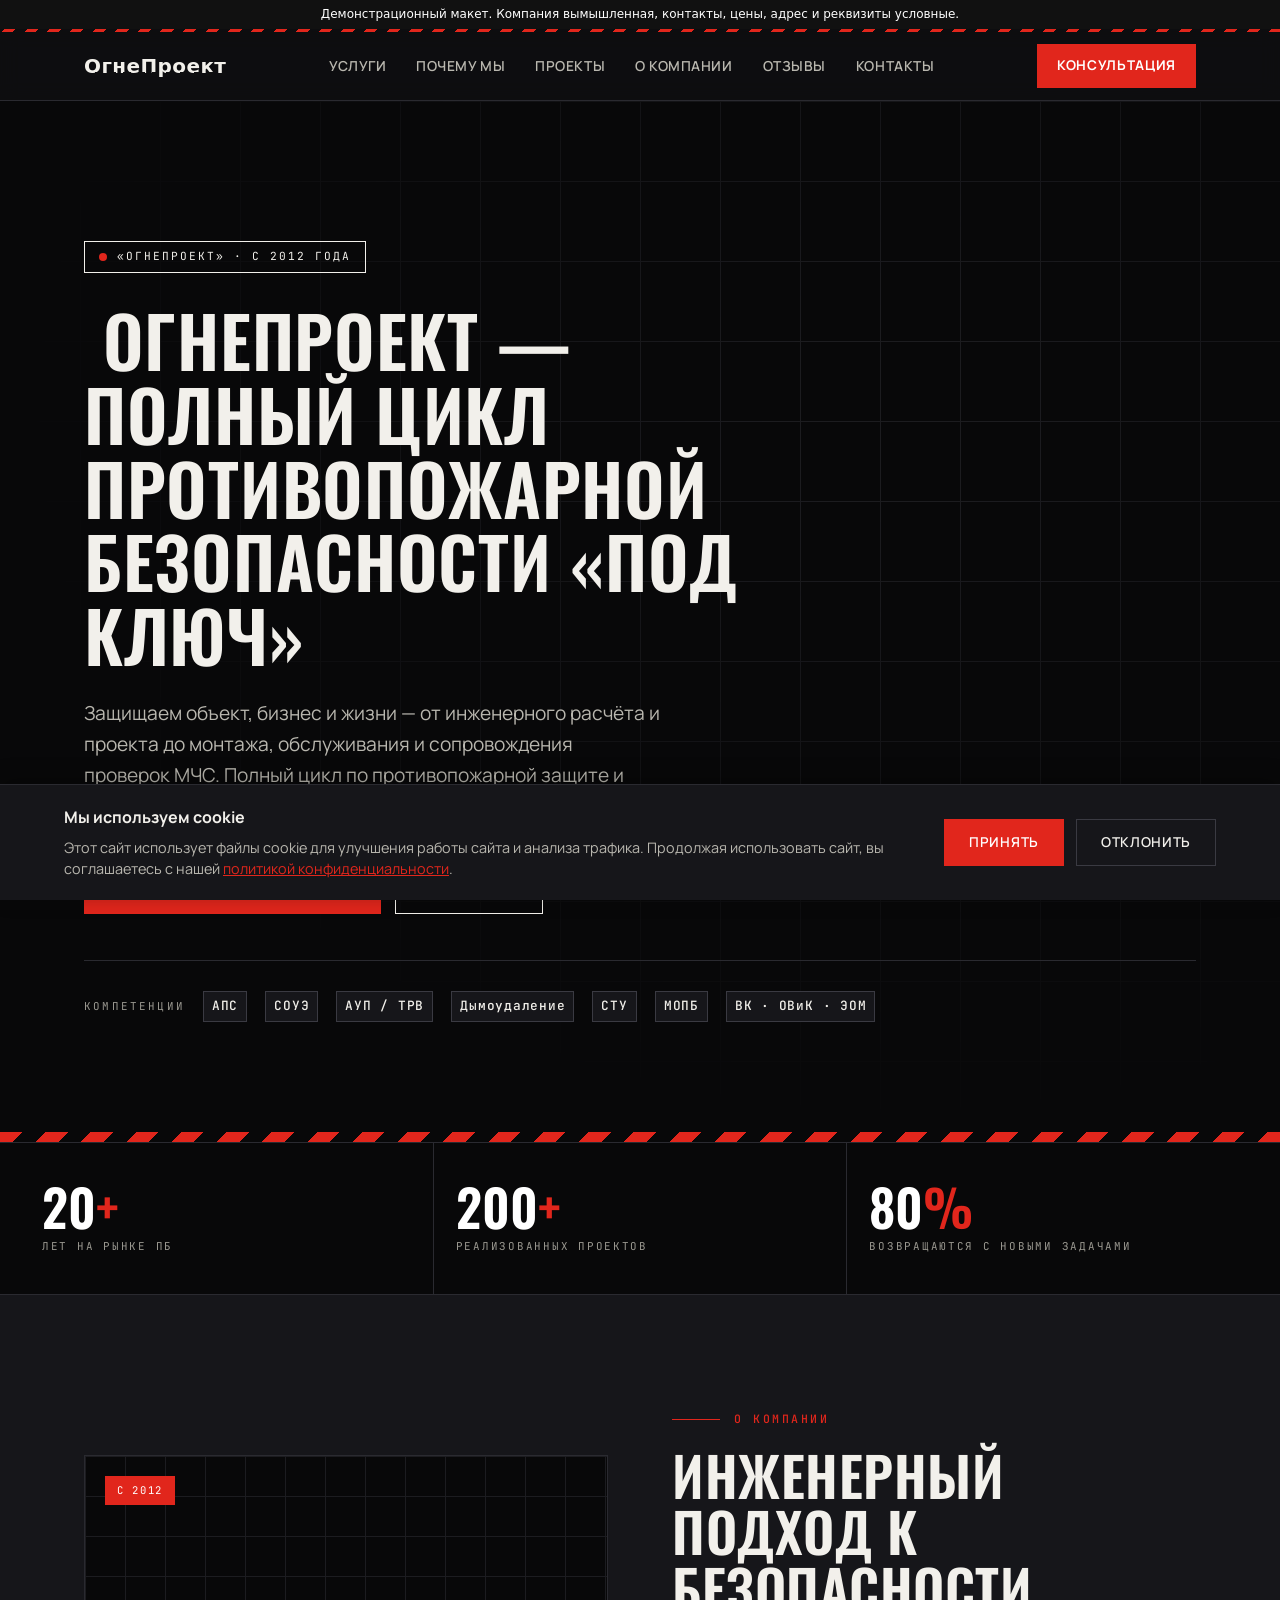
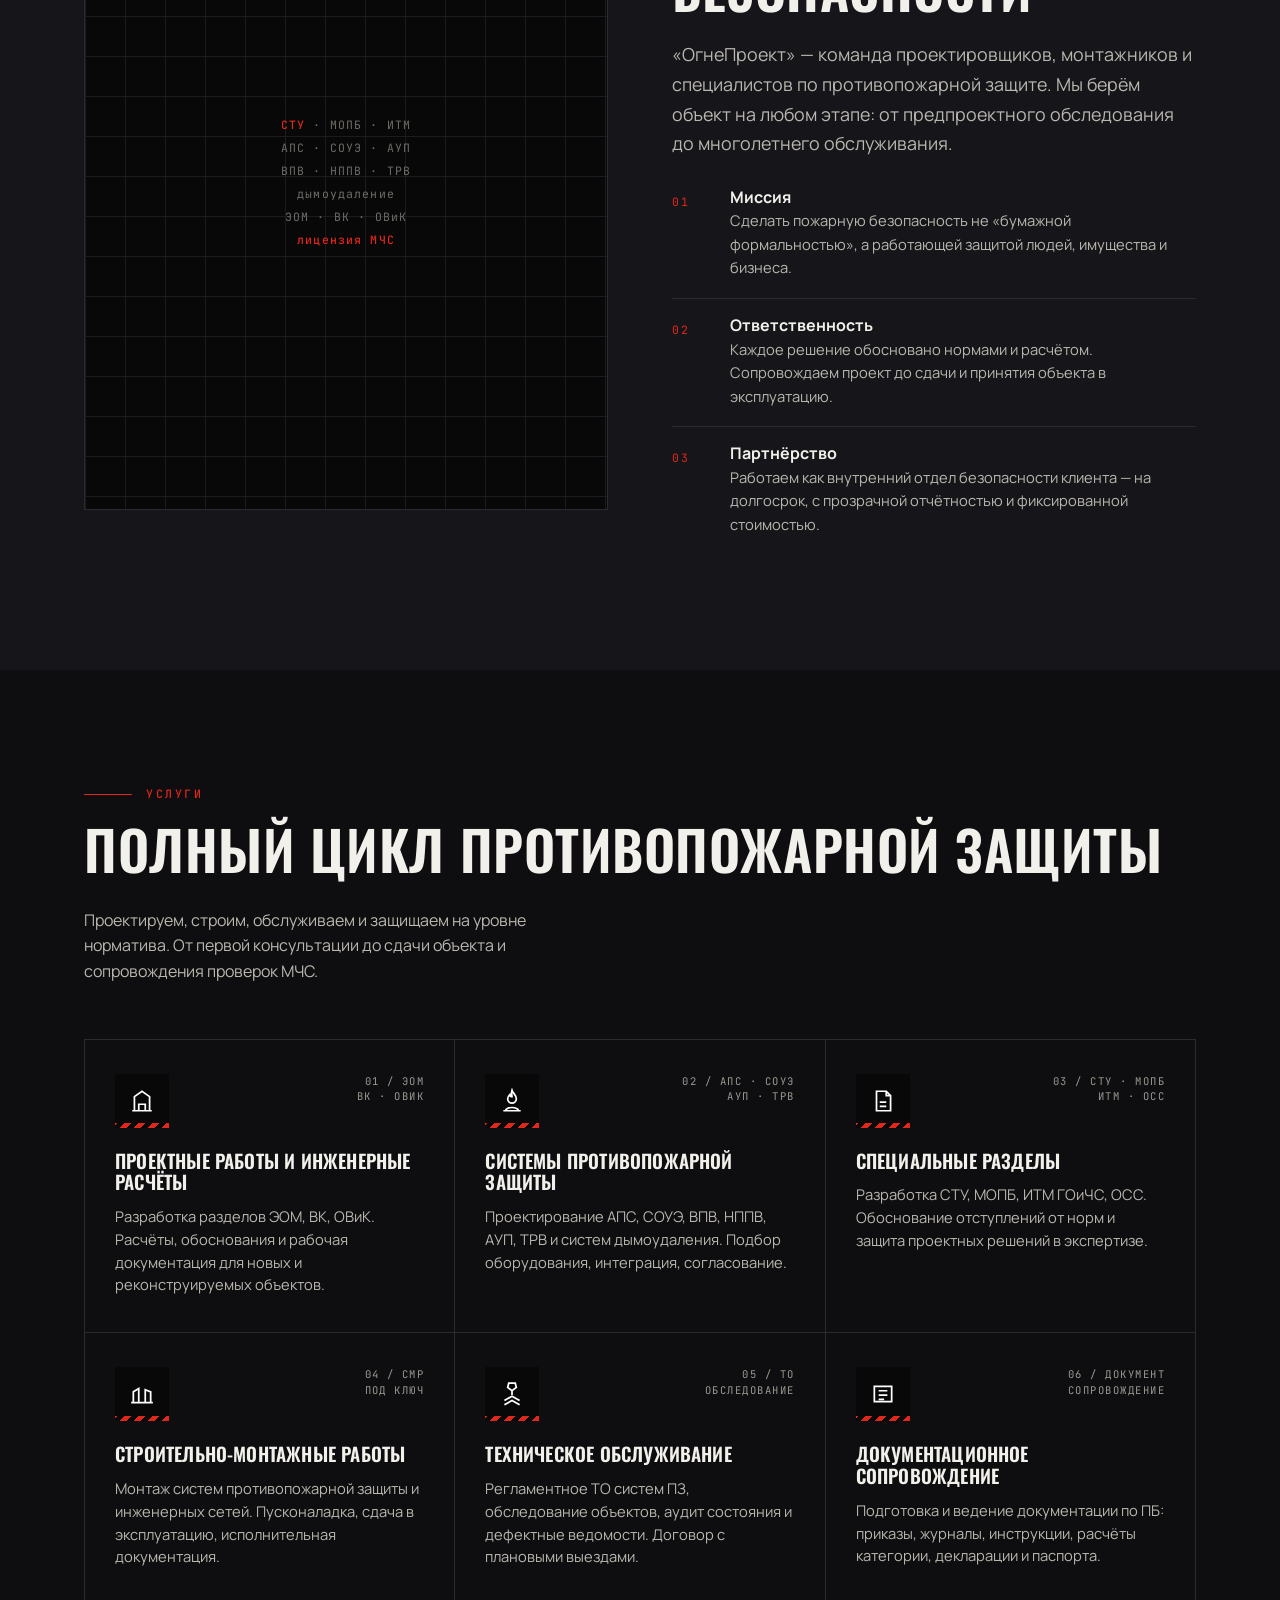
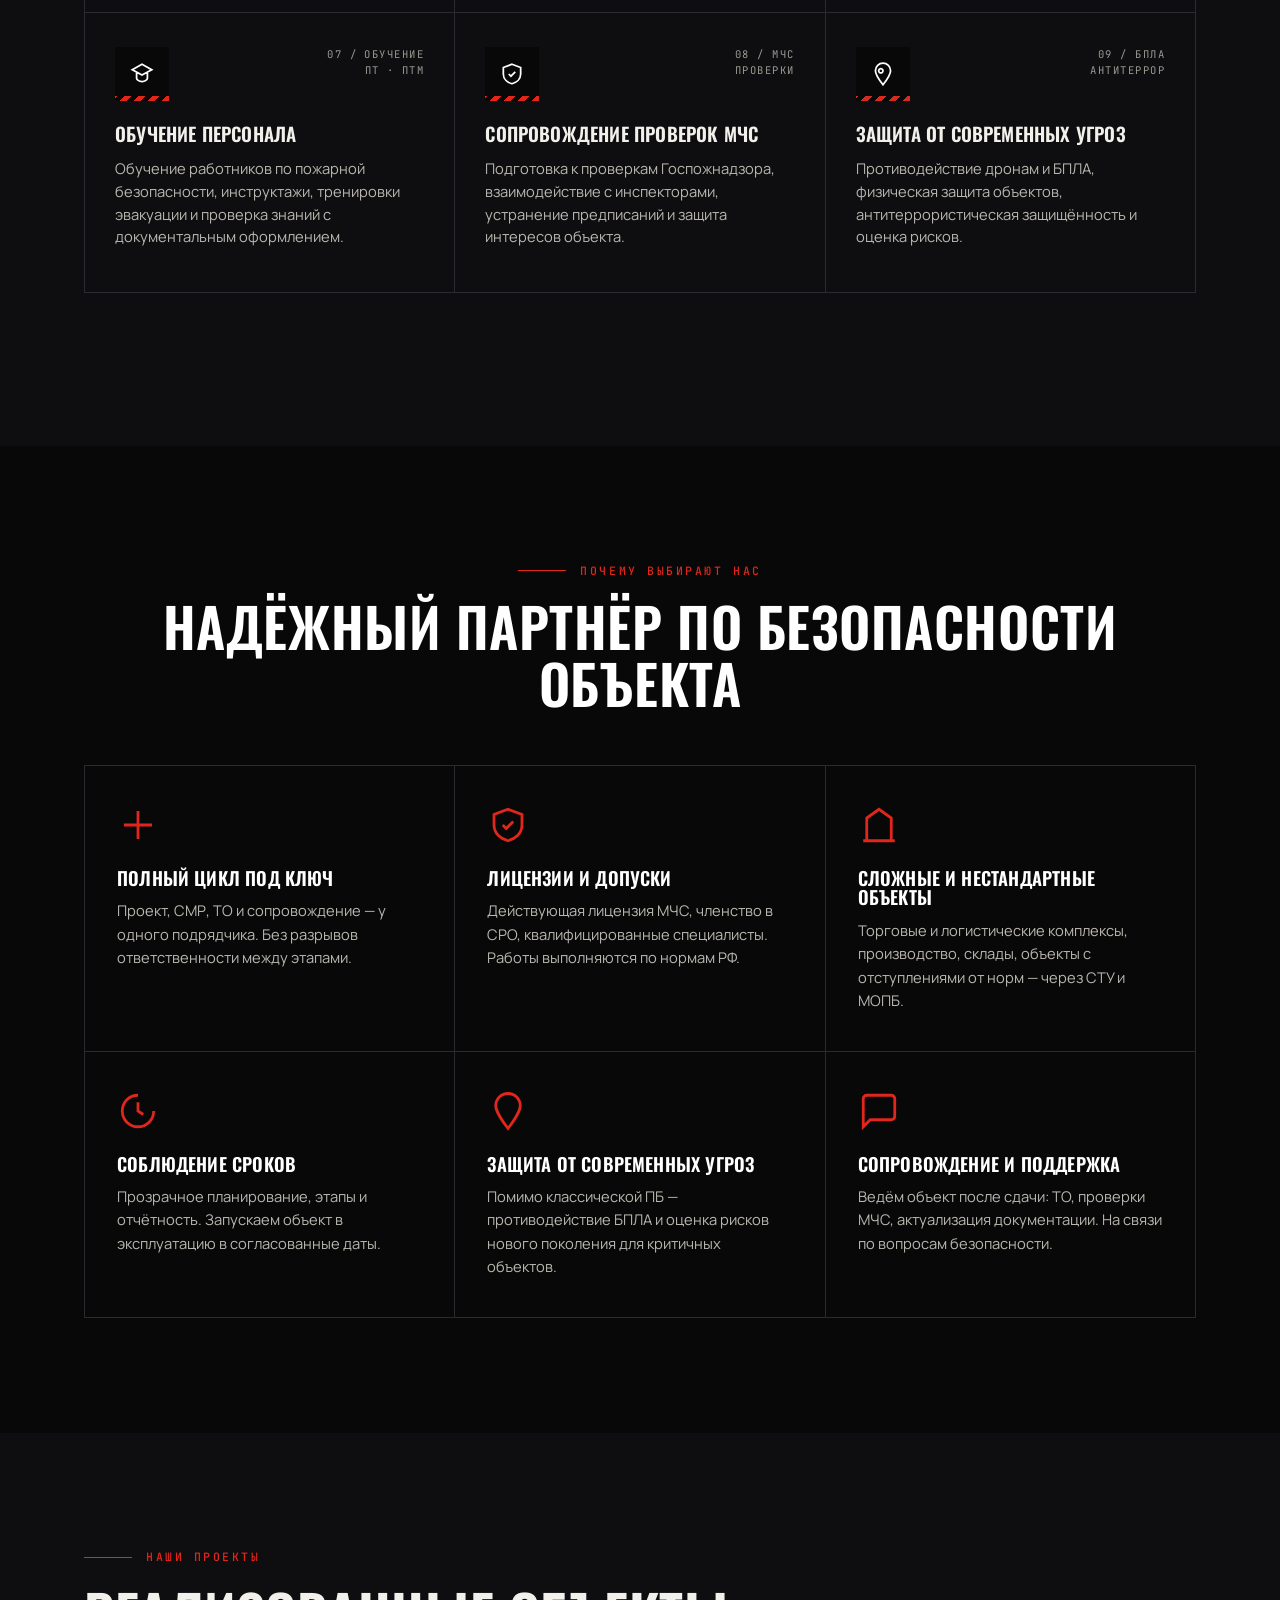
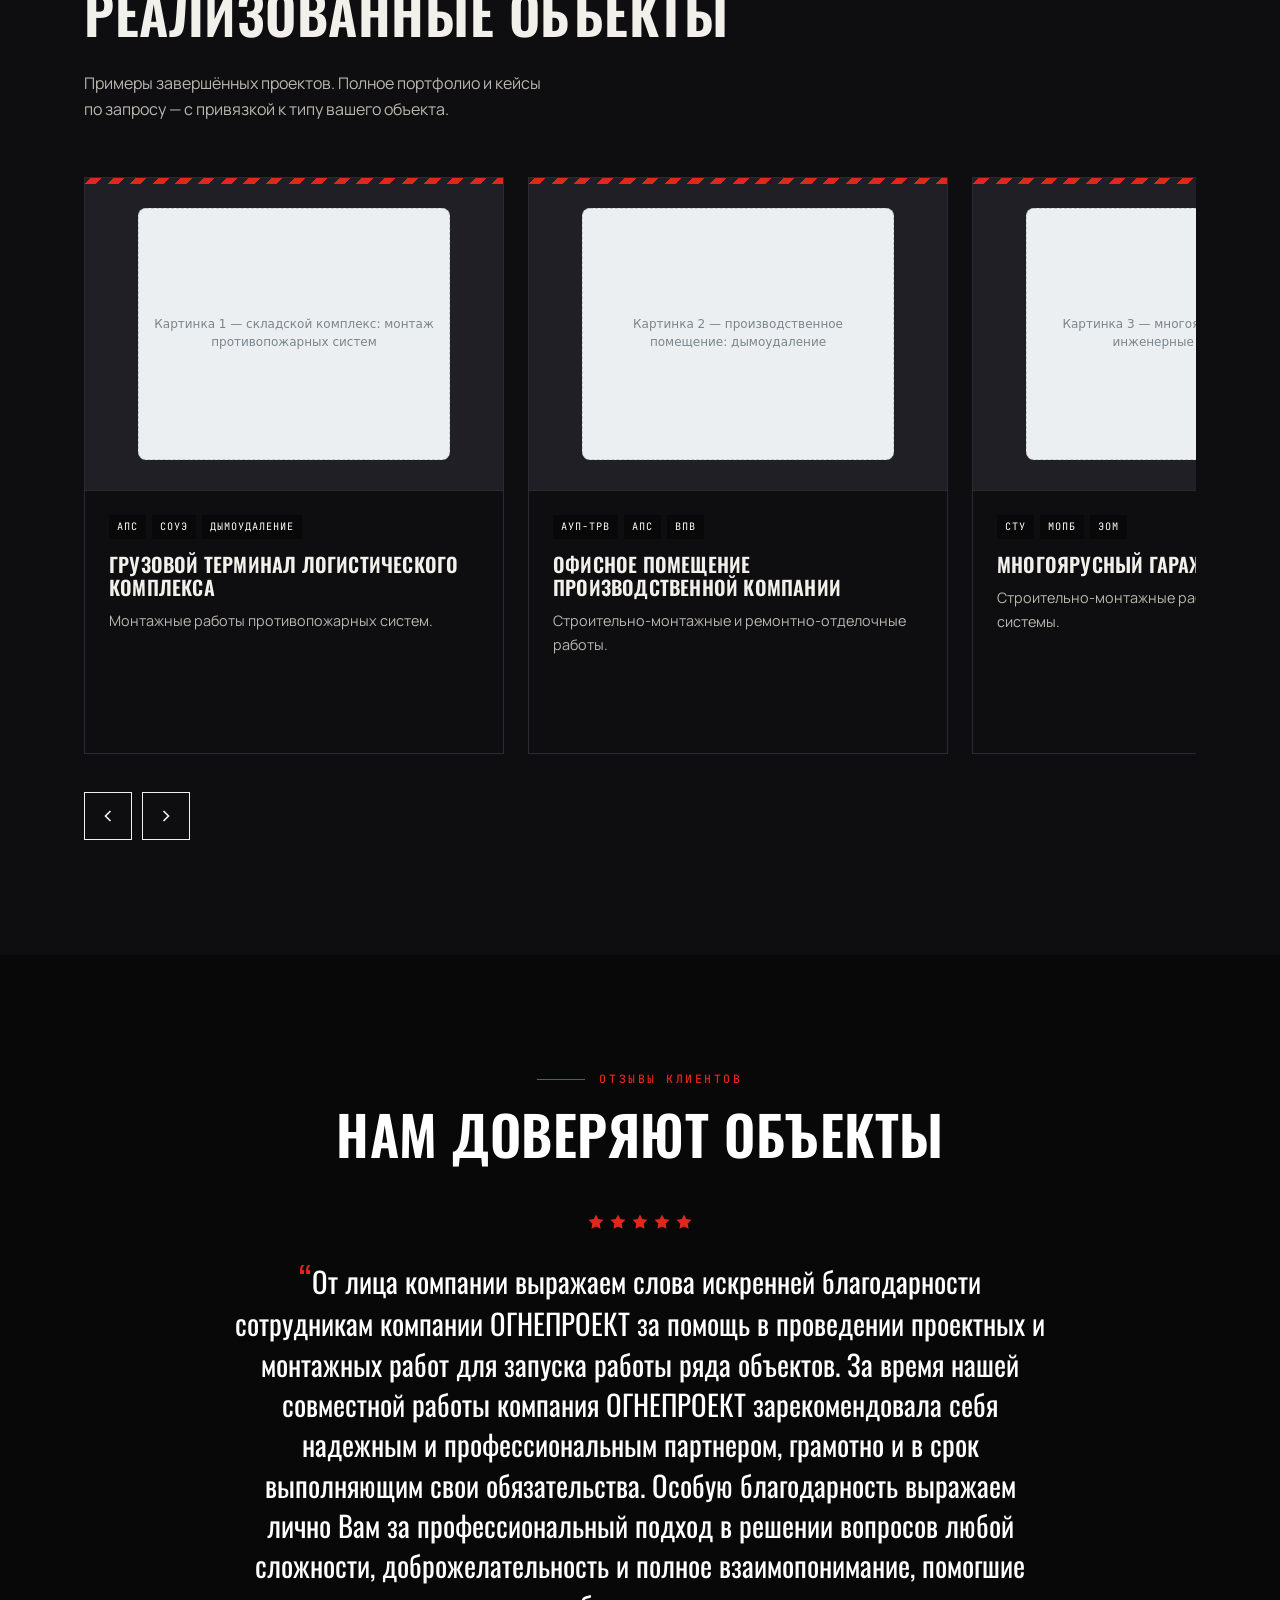
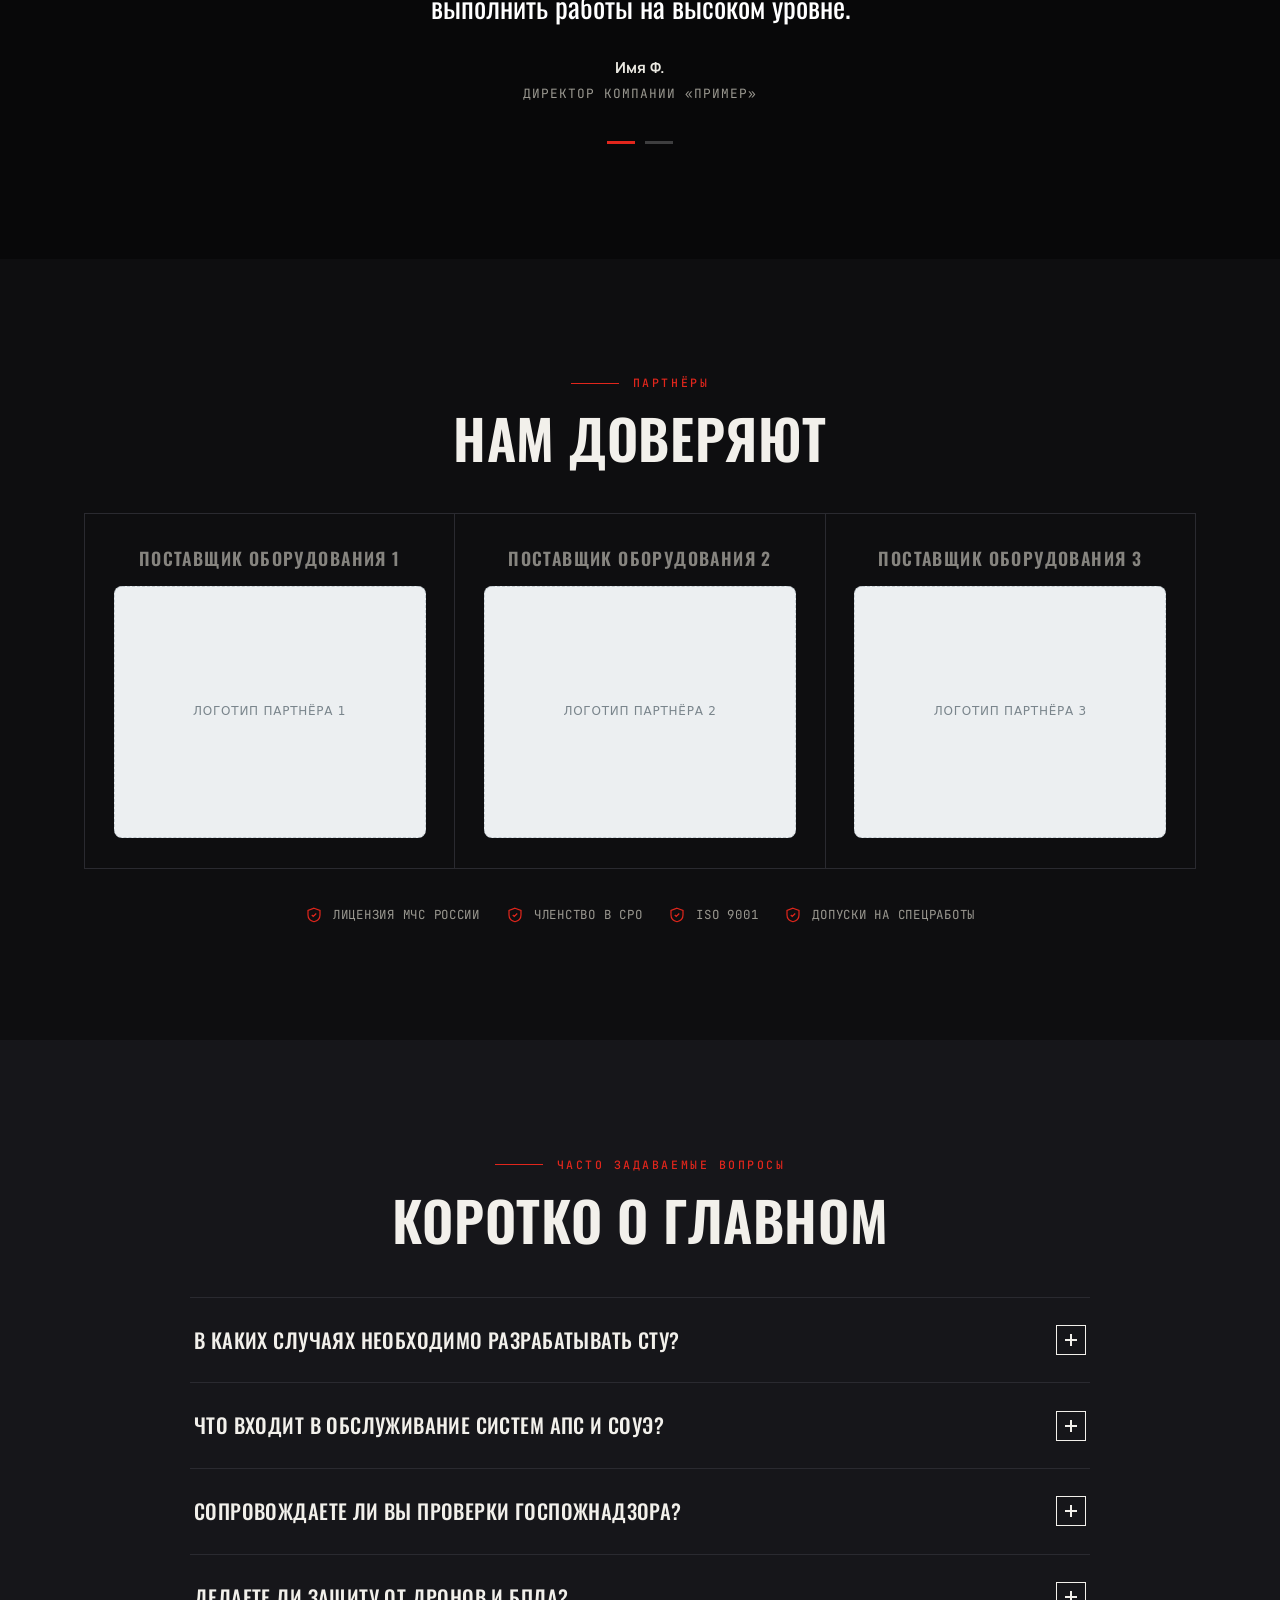
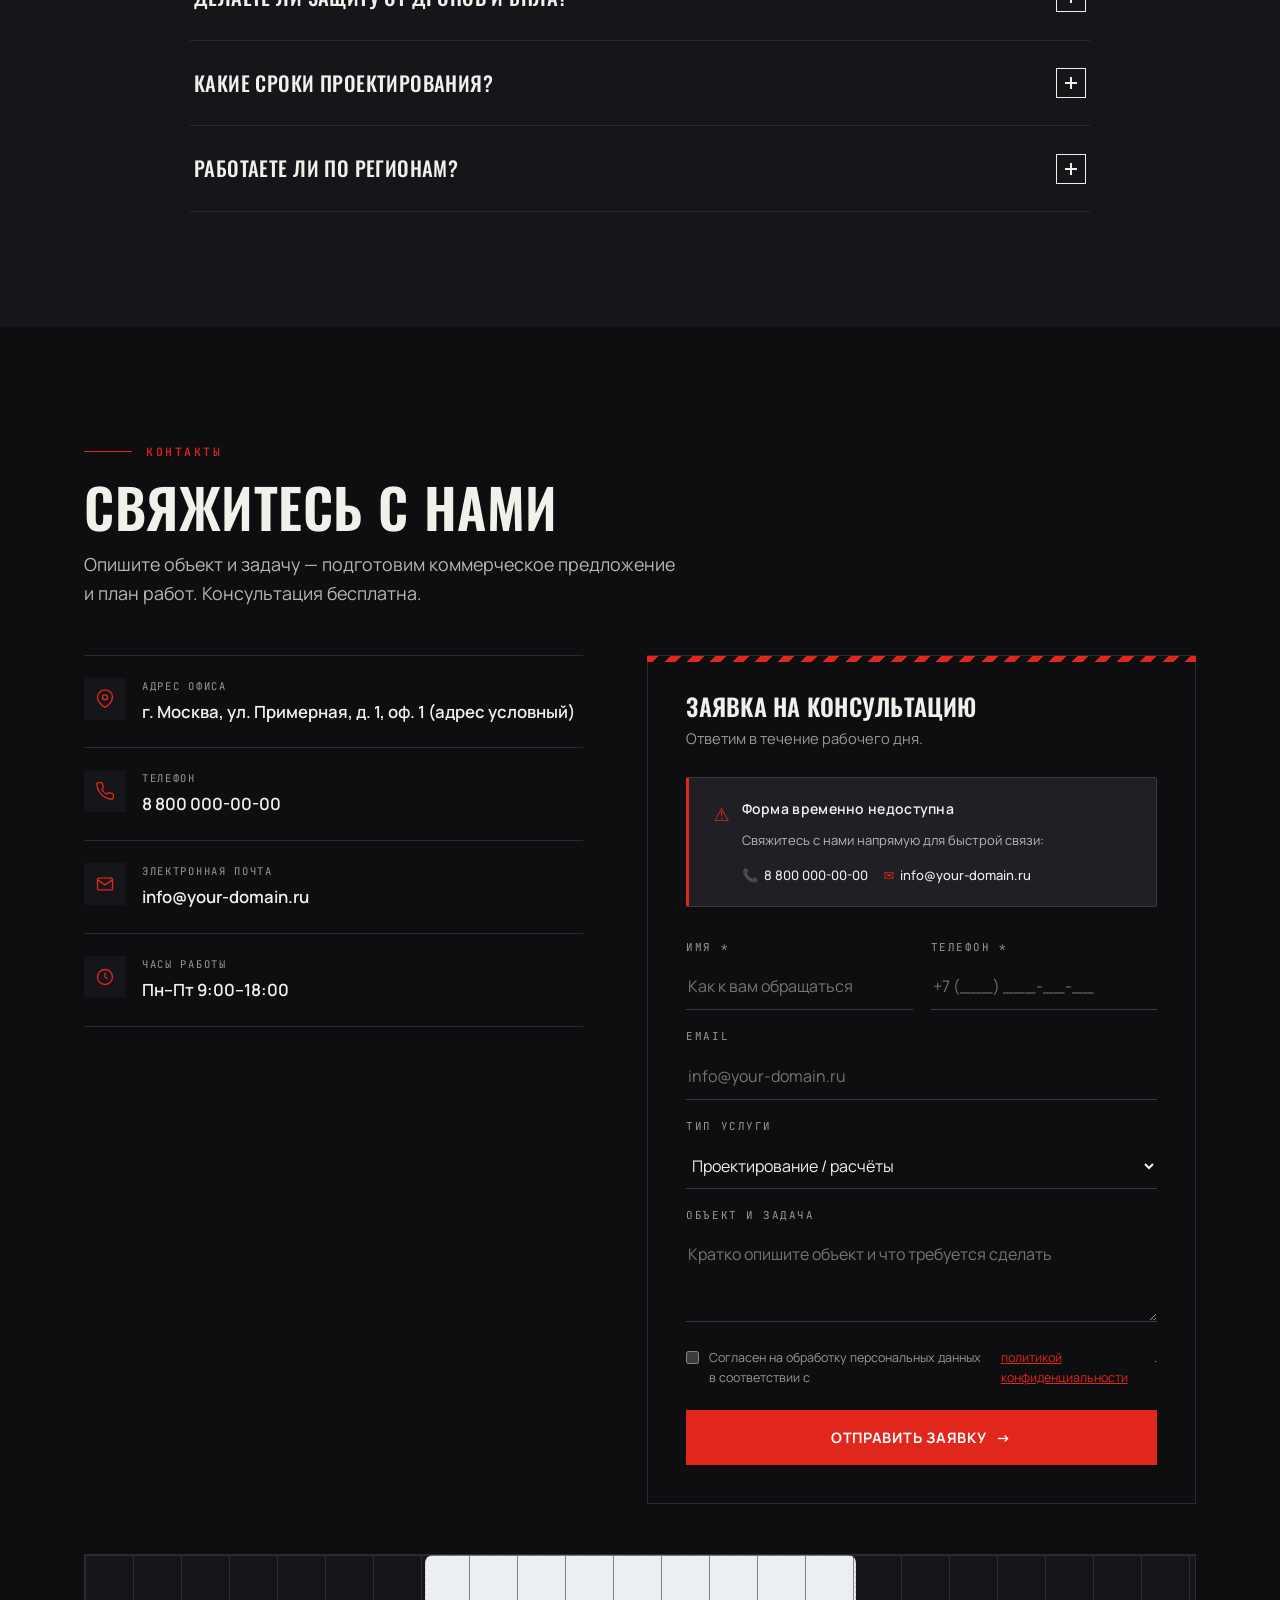
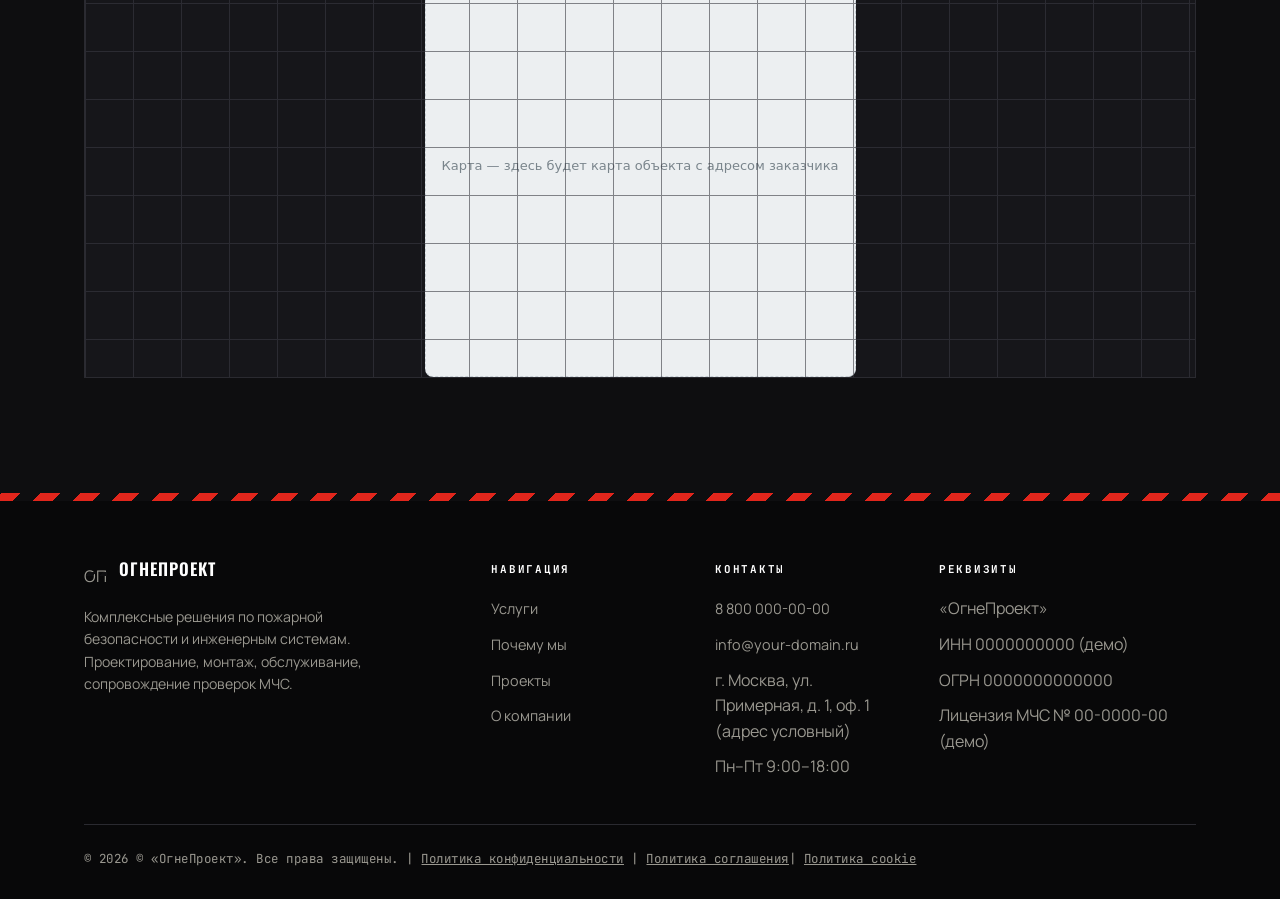
==== index.html @ 6ef6e134 "демо-макет: сайт компании по пожарной безопасности (вымышленный бренд, заглушки)" ====
<!DOCTYPE html>
<html lang="ru">
<head>
<meta name="robots" content="noindex, nofollow">
<meta charset="UTF-8">
<meta name="viewport" content="width=device-width, initial-scale=1.0">
<title>Проектирование и монтаж пожарной безопасности под ключ | ОгнеПроект</title>
<meta name="description" content="«ОгнеПроект» — комплексные решения по пожарной безопасности: проектирование АПС, СОУЭ, дымоудаления, специальные разделы СТУ и МОПБ, монтаж, обслуживание, сопровождение проверок МЧС, защита от БПЛА.">
<meta name="keywords" content="пожарная безопасность, АПС, СОУЭ, дымоудаление, СТУ, МОПБ, проектирование, монтаж, обслуживание, МЧС">
<meta name="author" content="«ОгнеПроект»">
<meta property="og:title" content="«ОгнеПроект» — Пожарная безопасность под ключ">
<meta property="og:description" content="Проектирование, монтаж и обслуживание систем противопожарной защиты. Сопровождение проверок МЧС.">
<meta property="og:type" content="website">
<meta property="og:locale" content="ru_RU">

<link rel="preconnect" href="https://fonts.googleapis.com">
<link rel="preconnect" href="https://fonts.gstatic.com" crossorigin>
<link href="https://fonts.googleapis.com/css2?family=Oswald:wght@400;500;600;700&family=Manrope:wght@400;500;600;700;800&family=JetBrains+Mono:wght@400;500;700&display=swap" rel="stylesheet" media="print" onload="this.media='all'">
<link rel="icon" href="favicon.svg" type="image/svg+xml">
<style>:root{--paper:#0E0E10;--paper-2:#16161A;--paper-3:#1F1F25;--ink:#F2F0EB;--ink-2:#E9E6DE;--ink-soft:#B9B7AF;--signal:#E1261C;--signal-deep:#B81E15;--muted:#9A9890;--muted-2:#6E6C66;--line:#2A2A30;--line-2:#3A3A42;--white:#FFFFFF;--bg-deep:#080809;--bg-deep-soft:#1A1A1F;--font-display:'Oswald',system-ui,sans-serif;--font-body:'Manrope',system-ui,sans-serif;--font-mono:'JetBrains Mono',ui-monospace,monospace;--maxw:1240px;--gutter:clamp(20px,5vw,64px);--radius:2px;--ease:cubic-bezier(.2,.7,.2,1);color-scheme:dark}
*,*::before,*::after{box-sizing:border-box;margin:0;padding:0}
html{scroll-behavior:smooth;-webkit-text-size-adjust:100%}
body{font-family:var(--font-body);background:var(--paper);color:var(--ink);line-height:1.6;font-size:16px;-webkit-font-smoothing:antialiased;overflow-x:hidden;-webkit-tap-highlight-color:transparent}
img,svg{display:block;max-width:100%}
a{color:inherit;text-decoration:none}
button{font:inherit;cursor:pointer;border:none;background:none;color:inherit}
ul{list-style:none}
:focus-visible{outline:2px solid var(--signal);outline-offset:3px}
img{max-width:100%;height:auto;display:block}
.display,h1,h2,h3,h4{font-family:var(--font-display);font-weight:600;line-height:1.04;letter-spacing:.01em;text-transform:uppercase}
h2.section-title{font-size:clamp(2rem,4.6vw,3.4rem)}
.eyebrow{font-family:var(--font-mono);font-size:.72rem;letter-spacing:.22em;text-transform:uppercase;color:var(--signal);font-weight:500}
.lead{font-size:clamp(1.05rem,1.4vw,1.2rem);color:var(--ink-soft);line-height:1.65}
.eyebrow-row{display:flex;align-items:center;gap:14px;margin-bottom:18px}
.eyebrow-row .bar{height:1px;width:48px;background:var(--signal)}
.wrap{max-width:var(--maxw);margin-inline:auto;padding-inline:var(--gutter)}
.section{padding-block:clamp(64px,9vw,120px);position:relative}
.section--ink{background:var(--bg-deep);color:#EAE8E1}
.section--ink h2.section-title{color:#fff}
.section--ink .lead{color:#B9B7AF}
.section--paper-2{background:var(--paper-2)}
.split-2{display:grid;grid-template-columns:1fr 1fr;gap:clamp(32px,5vw,72px);align-items:center}
@media(max-width:860px){.split-2{grid-template-columns:1fr;gap:36px}}
.chevron{background-image:repeating-linear-gradient(-45deg,var(--signal) 0 16px,transparent 16px 32px)}
.chevron--bar{height:10px;width:100%}
.chevron--slim{height:6px}
.nav{position:sticky;top:0;z-index:60;background:rgba(14,14,16,.82);backdrop-filter:saturate(140%) blur(10px);border-bottom:1px solid var(--line)}
.nav-chev{height:3px;background-image:repeating-linear-gradient(-45deg,var(--signal) 0 8px,transparent 8px 16px)}
.nav-inner{display:flex;align-items:center;justify-content:space-between;gap:24px;height:68px}
.brand{display:flex;align-items:center;gap:12px}
.brand-mark{position:relative;display:inline-block;flex-shrink:0;line-height:0}
.brand-mark::after{content:"";position:absolute;left:0;right:0;bottom:0;height:4px;background-image:repeating-linear-gradient(-45deg,#0E0E10 0 5px,transparent 5px 10px);z-index:2}
.brand-mark img{height:38px;width:auto;display:block}
.brand-name{font-family:var(--font-display);font-weight:600;font-size:1.05rem;text-transform:uppercase;letter-spacing:.06em;line-height:1}
.brand-name small{display:block;font-family:var(--font-body);font-weight:400;font-size:.62rem;letter-spacing:.18em;color:var(--muted);text-transform:uppercase;margin-top:3px}
.nav-links{display:flex;align-items:center;gap:30px}
.nav-links a{font-size:.86rem;font-weight:600;letter-spacing:.04em;text-transform:uppercase;color:var(--ink-soft);position:relative;white-space:nowrap;padding-block:6px;transition:color .2s var(--ease)}
.nav-links a:hover{color:var(--signal)}
.nav-links a::after{content:"";position:absolute;left:0;bottom:0;height:2px;width:0;background:var(--signal);transition:width .25s var(--ease)}
.nav-links a:hover::after{width:100%}
.nav-cta{background:var(--signal);color:#fff;font-weight:700;font-size:.84rem;letter-spacing:.05em;text-transform:uppercase;padding:11px 20px;display:inline-flex;align-items:center;gap:8px;transition:background .2s var(--ease)}
.nav-cta:hover{background:var(--signal-deep)}
.nav-burger{display:none;width:42px;height:42px;border:1px solid var(--line);align-items:center;justify-content:center}
.nav-burger span{display:block;width:18px;height:2px;background:var(--ink);position:relative}
.nav-burger span::before,.nav-burger span::after{content:"";position:absolute;left:0;width:18px;height:2px;background:var(--ink);transition:.2s}
.nav-burger span::before{top:-6px}.nav-burger span::after{top:6px}
.nav-mobile{display:none;position:absolute;top:100%;left:0;right:0;flex-direction:column;background:var(--paper);border-bottom:1px solid var(--line);padding:18px var(--gutter) 26px;gap:6px}
.nav-mobile a{padding:12px 0;border-bottom:1px solid var(--line);font-weight:600;text-transform:uppercase;letter-spacing:.04em;font-size:.95rem}
.nav-mobile a:last-child{border:none}
.nav-mobile .nav-cta{display:inline-flex;margin-top:14px;justify-content:center}
@media(max-width:920px){.nav-links,.nav-cta{display:none}.nav-burger{display:flex}.nav.open .nav-mobile{display:flex}.nav-mobile a{padding:16px 0}}
.hero{position:relative;background:var(--bg-deep);overflow:hidden;border-bottom:1px solid var(--line)}
.hero-grid{position:absolute;inset:0;pointer-events:none;opacity:.4;background-image:linear-gradient(var(--line-2) 1px,transparent 1px),linear-gradient(90deg,var(--line-2) 1px,transparent 1px);background-size:80px 80px;mask-image:radial-gradient(ellipse at 70% 30%,#000 10%,transparent 70%)}
.hero-inner{position:relative;padding-top:clamp(70px,11vw,140px);padding-bottom:clamp(60px,9vw,110px)}
.hero-tag{display:inline-flex;align-items:center;gap:10px;border:1px solid var(--ink);padding:6px 14px;font-family:var(--font-mono);font-size:.7rem;letter-spacing:.18em;text-transform:uppercase;margin-bottom:30px}
.hero-tag .dot{width:8px;height:8px;background:var(--signal);border-radius:50%}
.hero h1{font-size:clamp(2rem,7.5vw,4.4rem);font-weight:600;line-height:1.05;max-width:18ch;margin-bottom:26px}
.hero h1 .accent{color:var(--signal)}
@media(max-width:480px){.hero h1{font-size:clamp(1.5rem,7vw,1.8rem);margin-bottom:18px}.hero-tag{font-size:.58rem;gap:6px}.hero-cta{gap:10px;margin-bottom:32px}}
.hero-sub{max-width:48ch;font-size:clamp(1.05rem,1.5vw,1.25rem);color:var(--ink-soft);margin-bottom:38px}
.hero-cta{display:flex;flex-wrap:wrap;gap:14px;margin-bottom:46px}
.btn{display:inline-flex;align-items:center;gap:10px;font-weight:700;font-size:.9rem;letter-spacing:.05em;text-transform:uppercase;padding:15px 26px;transition:all .2s var(--ease);border:1px solid transparent}
.btn--primary{background:var(--signal);color:#fff}
.btn--primary:hover{background:var(--bg-deep)}
.btn--ghost{background:transparent;color:var(--ink);border-color:var(--ink)}
.btn--ghost:hover{background:var(--ink);color:var(--bg-deep)}
.btn .arrow{transition:transform .2s var(--ease)}
.btn:hover .arrow{transform:translateX(4px)}
.code-strip{display:flex;flex-wrap:wrap;gap:10px 18px;align-items:center;padding-top:30px;border-top:1px solid var(--line)}
.code-strip .lbl{font-family:var(--font-mono);font-size:.68rem;letter-spacing:.2em;text-transform:uppercase;color:var(--muted)}
.code-strip code{font-family:var(--font-mono);font-size:.8rem;font-weight:500;letter-spacing:.06em;color:var(--ink);padding:4px 8px;border:1px solid var(--line-2);background:var(--paper-2)}
.stats{background:var(--bg-deep);color:#EAE8E1;border-bottom:1px solid var(--line)}
.stats-inner{display:grid;grid-template-columns:repeat(3,1fr);gap:1px;background:var(--line)}
.stat{background:var(--bg-deep);padding:clamp(26px,3vw,42px) 22px;display:flex;flex-direction:column;gap:6px}
.stat .num{font-family:var(--font-display);font-size:clamp(2.2rem,4vw,3.2rem);font-weight:600;color:#fff;line-height:1}
.stat .num .red{color:var(--signal)}
.stat .lbl{font-family:var(--font-mono);font-size:.68rem;letter-spacing:.16em;text-transform:uppercase;color:#9A9890}
@media(max-width:680px){.stats-inner{grid-template-columns:1fr 1fr}}
@media(max-width:480px){.stats-inner{grid-template-columns:1fr}.stat{padding:20px 16px}.stat .num{font-size:clamp(1.8rem,8vw,2.2rem)}.stat .lbl{font-size:.6rem}}
.reveal{opacity:0;transform:translateY(28px);transition:opacity .7s var(--ease),transform .7s var(--ease)}
.reveal.in{opacity:1;transform:none}
.reveal.d1{transition-delay:.08s}.reveal.d2{transition-delay:.16s}.reveal.d3{transition-delay:.24s}.reveal.d4{transition-delay:.32s}.reveal.d5{transition-delay:.4s}.reveal.d6{transition-delay:.48s}
.hero h1 .word{display:inline-block;opacity:0;transform:translateY(.4em);animation:wup .6s var(--ease) forwards}
@keyframes wup{to{opacity:1;transform:none}}
.hero h1{overflow-wrap:break-word;word-break:break-word}
@media(max-width:480px){.hero h1 .word{word-break:break-word}}
@media(max-width:600px){.brand-mark img{height:34px;max-width:160px}.nav-inner{height:60px}.code-strip{gap:8px 12px;padding-top:22px}.code-strip .lbl{width:100%;margin-bottom:4px}.code-strip code{font-size:.72rem;padding:3px 7px}h2.section-title{font-size:1.9rem}.section{padding-block:56px}.hero-cta .btn{width:100%;justify-content:center}.hero-tag{font-size:.65rem;padding:5px 12px}.hero-sub{font-size:1rem;margin-bottom:28px}.hero-inner{padding-top:clamp(50px,8vw,70px);padding-bottom:clamp(40px,6vw,60px)}}
@media(max-width:380px){.hero h1{font-size:1.4rem}.brand-mark img{height:28px;max-width:120px}.nav-inner{height:54px}}
.center{text-align:center}
</style>
<link rel="preload" href="css/style.css" as="style" onload="this.onload=null;this.rel='stylesheet'">
<noscript><link rel="stylesheet" href="css/style.css"></noscript>

</head>
<body>
<div style="background:#111;color:#fff;font:400 12px/1.4 system-ui,sans-serif;text-align:center;padding:6px 10px">Демонстрационный макет. Компания вымышленная, контакты, цены, адрес и реквизиты условные.</div>

<header class="nav" id="top">
  <div class="nav-chev"></div>
  <div class="wrap nav-inner">
  <a href="#top" class="brand" aria-label="ОгнеПроект — на главную">
  <div class="brand-mark">
    <span style="font:800 20px/1 system-ui,sans-serif;letter-spacing:.02em">ОгнеПроект</span>
  </div>

</a>

    <nav class="nav-links" aria-label="Основная навигация">
      <a href="#services">Услуги</a>
      <a href="#why">Почему мы</a>
      <a href="#projects">Проекты</a>
      <a href="#about">О компании</a>
      <a href="#reviews">Отзывы</a>
      <a href="#contacts">Контакты</a>
    </nav>
    <a href="#contacts" class="nav-cta">Консультация</a>
    <button class="nav-burger" aria-label="Меню" aria-expanded="false">
      <span></span>
    </button>
    <div class="nav-mobile">
      <a href="#services">Услуги</a>
      <a href="#why">Почему мы</a>
      <a href="#projects">Проекты</a>
      <a href="#about">О компании</a>
      <a href="#reviews">Отзывы</a>
      <a href="#faq">Вопросы</a>
      <a href="#contacts" class="nav-cta">Консультация</a>
    </div>
  </div>
</header>

<section class="hero" id="home">
  <div class="hero-grid" aria-hidden="true"></div>
  <div class="wrap hero-inner">
    <div class="hero-tag reveal"><span class="dot"></span> «ОгнеПроект» · с 2012 года</div>

		<h1 id="heroH1">&nbsp;ОгнеПроект&nbsp;—полный&nbsp;цикл противопожарной безопасности «под ключ»</h1>

    <p class="hero-sub reveal d2">Защищаем объект, бизнес и жизни — от инженерного расчёта и проекта до монтажа, обслуживания и сопровождения проверок МЧС. Полный цикл по противопожарной защите и инженерным системам.</p>
    <div class="hero-cta reveal d3">
      <a href="#contacts" class="btn btn--primary">Получить консультацию <span class="arrow">→</span></a>
      <a href="#services" class="btn btn--ghost">Все услуги</a>
    </div>
    <div class="code-strip reveal d4">
      <span class="lbl">Компетенции</span>
      <code>АПС</code><code>СОУЭ</code><code>АУП / ТРВ</code><code>Дымоудаление</code><code>СТУ</code><code>МОПБ</code><code>ВК · ОВиК · ЭОМ</code>
    </div>
  </div>
  <div class="chevron chevron--bar" aria-hidden="true"></div>
</section>

<section class="stats" aria-label="Показатели">
  <div class="wrap" style="padding-inline:0">
    <div class="stats-inner">
      <div class="stat reveal"><span class="num">20<span class="red">+</span></span><span class="lbl">лет на рынке ПБ</span></div>
      <div class="stat reveal d1"><span class="num">200<span class="red">+</span></span><span class="lbl">реализованных проектов</span></div>
      <div class="stat reveal d2"><span class="num">80<span class="red">%</span></span><span class="lbl">возвращаются с новыми задачами</span></div>
 
    </div>
  </div>
</section>

<section class="section section--paper-2" id="about">
  <div class="wrap split-2">
    <div class="about-fig reveal">
      <span class="badge">с 2012</span>
      <div class="mono-stack">
        <b>СТУ</b> · МОПБ · ИТМ<br>
        АПС · СОУЭ · АУП<br>
        ВПВ · НППВ · ТРВ<br>
        дымоудаление<br>
        ЭОМ · ВК · ОВиК<br>
        <b>лицензия МЧС</b>
      </div>
    </div>
    <div>
      <div class="eyebrow-row reveal"><span class="bar"></span><span class="eyebrow">О компании</span></div>
      <h2 class="section-title reveal d1">Инженерный подход к безопасности</h2>
      <p class="lead reveal d2" style="margin:24px 0">«ОгнеПроект» — команда проектировщиков, монтажников и специалистов по противопожарной защите. Мы берём объект на любом этапе: от предпроектного обследования до многолетнего обслуживания.</p>
      <div class="values-list">
        <div class="value-row reveal d3">
          <span class="vk">01</span>
          <div><h4>Миссия</h4><p>Сделать пожарную безопасность не «бумажной формальностью», а работающей защитой людей, имущества и бизнеса.</p></div>
        </div>
        <div class="value-row reveal d4">
          <span class="vk">02</span>
          <div><h4>Ответственность</h4><p>Каждое решение обосновано нормами и расчётом. Сопровождаем проект до сдачи и принятия объекта в эксплуатацию.</p></div>
        </div>
        <div class="value-row reveal d5">
          <span class="vk">03</span>
          <div><h4>Партнёрство</h4><p>Работаем как внутренний отдел безопасности клиента — на долгосрок, с прозрачной отчётностью и фиксированной стоимостью.</p></div>
        </div>
      </div>
    </div>
  </div>
</section>

<section class="section" id="services">
  <div class="wrap">
    <div class="services-head">
      <div>
        <div class="eyebrow-row reveal"><span class="bar"></span><span class="eyebrow">Услуги</span></div>
        <h2 class="section-title reveal d1">Полный цикл противопожарной защиты</h2>
      </div>
      <p class="reveal d2">Проектируем, строим, обслуживаем и защищаем на уровне норматива. От первой консультации до сдачи объекта и сопровождения проверок МЧС.</p>
    </div>

    <div class="svc-grid reveal d2">
      
      <article class="svc">
        <div class="svc-top">
          <span class="svc-ic"><svg viewBox="0 0 24 24" fill="none" stroke="currentColor" stroke-width="1.6"><path d="M3 21h18M5 21V8l7-5 7 5v13M9 21v-6h6v6"/></svg></span>
          <span class="svc-code">01 / ЭОМ<br>ВК · ОВиК</span>
        </div>
        <h3>Проектные работы и инженерные расчёты</h3>
        <p>Разработка разделов ЭОМ, ВК, ОВиК. Расчёты, обоснования и рабочая документация для новых и реконструируемых объектов.</p>
      </article>
      
      <article class="svc">
        <div class="svc-top">
          <span class="svc-ic"><svg viewBox="0 0 24 24" fill="none" stroke="currentColor" stroke-width="1.6"><path d="M12 2c1 3 4 4.5 4 8a4 4 0 1 1-8 0c0-2 1-3 2-4 .3 1.5 1 2 2 2 0-2-1-3 0-6z"/><path d="M4 21h16M6 21a6 3 0 0 1 12 0"/></svg></span>
          <span class="svc-code">02 / АПС · СОУЭ<br>АУП · ТРВ</span>
        </div>
        <h3>Системы противопожарной защиты</h3>
        <p>Проектирование АПС, СОУЭ, ВПВ, НППВ, АУП, ТРВ и систем дымоудаления. Подбор оборудования, интеграция, согласование.</p>
      </article>
      
      <article class="svc">
        <div class="svc-top">
          <span class="svc-ic"><svg viewBox="0 0 24 24" fill="none" stroke="currentColor" stroke-width="1.6"><path d="M6 3h9l4 4v14H6zM15 3v4h4M9 13h6M9 17h6"/></svg></span>
          <span class="svc-code">03 / СТУ · МОПБ<br>ИТМ · ОСС</span>
        </div>
        <h3>Специальные разделы</h3>
        <p>Разработка СТУ, МОПБ, ИТМ ГОиЧС, ОСС. Обоснование отступлений от норм и защита проектных решений в экспертизе.</p>
      </article>
      
      <article class="svc">
        <div class="svc-top">
          <span class="svc-ic"><svg viewBox="0 0 24 24" fill="none" stroke="currentColor" stroke-width="1.6"><path d="M2 20h20M4 20V10l5-3v13M15 20V8l5 2v10M7 12h0M7 16h0M17 13h0M17 17h0"/></svg></span>
          <span class="svc-code">04 / СМР<br>под ключ</span>
        </div>
        <h3>Строительно-монтажные работы</h3>
        <p>Монтаж систем противопожарной защиты и инженерных сетей. Пусконаладка, сдача в эксплуатацию, исполнительная документация.</p>
      </article>
      
      <article class="svc">
        <div class="svc-top">
          <span class="svc-ic"><svg viewBox="0 0 24 24" fill="none" stroke="currentColor" stroke-width="1.6"><path d="M9 2h6l1 4-4 3-4-3zM12 9v4M5 22l7-4 7 4M5 18l7-4 7 4"/></svg></span>
          <span class="svc-code">05 / ТО<br>обследование</span>
        </div>
        <h3>Техническое обслуживание</h3>
        <p>Регламентное ТО систем ПЗ, обследование объектов, аудит состояния и дефектные ведомости. Договор с плановыми выездами.</p>
      </article>
      
      <article class="svc">
        <div class="svc-top">
          <span class="svc-ic"><svg viewBox="0 0 24 24" fill="none" stroke="currentColor" stroke-width="1.6"><path d="M4 5h16v14H4zM8 9h8M8 13h8M8 17h5"/></svg></span>
          <span class="svc-code">06 / документ<br>сопровождение</span>
        </div>
        <h3>Документационное сопровождение</h3>
        <p>Подготовка и ведение документации по ПБ: приказы, журналы, инструкции, расчёты категории, декларации и паспорта.</p>
      </article>
      
      <article class="svc">
        <div class="svc-top">
          <span class="svc-ic"><svg viewBox="0 0 24 24" fill="none" stroke="currentColor" stroke-width="1.6"><path d="M3 8l9-5 9 5-9 5zM7 10v6c0 1 2 3 5 3s5-2 5-3v-6"/></svg></span>
          <span class="svc-code">07 / обучение<br>ПТ · ПТМ</span>
        </div>
        <h3>Обучение персонала</h3>
        <p>Обучение работников по пожарной безопасности, инструктажи, тренировки эвакуации и проверка знаний с документальным оформлением.</p>
      </article>
      
      <article class="svc">
        <div class="svc-top">
          <span class="svc-ic"><svg viewBox="0 0 24 24" fill="none" stroke="currentColor" stroke-width="1.6"><path d="M12 3l8 3v6c0 5-4 8-8 9-4-1-8-4-8-9V6zM9 12l2 2 4-4"/></svg></span>
          <span class="svc-code">08 / МЧС<br>проверки</span>
        </div>
        <h3>Сопровождение проверок МЧС</h3>
        <p>Подготовка к проверкам Госпожнадзора, взаимодействие с инспекторами, устранение предписаний и защита интересов объекта.</p>
      </article>
      
      <article class="svc">
        <div class="svc-top">
          <span class="svc-ic"><svg viewBox="0 0 24 24" fill="none" stroke="currentColor" stroke-width="1.6"><path d="M12 2a7 7 0 0 1 7 7c0 4-7 13-7 13S5 13 5 9a7 7 0 0 1 7-7zM12 9a2 2 0 1 0 0 .01"/></svg></span>
          <span class="svc-code">09 / БПЛА<br>антитеррор</span>
        </div>
        <h3>Защита от современных угроз</h3>
        <p>Противодействие дронам и БПЛА, физическая защита объектов, антитеррористическая защищённость и оценка рисков.</p>
      </article>
    </div>

    <p class="form-note reveal">А также: разработка деклараций ПБ, планы эвакуации, паспорта антитеррористической защищённости (ПАЗ), планы мероприятий по ликвидации аварий.</p>
  </div>
</section>

<section class="section section--ink" id="why">
  <div class="wrap">
    <div class="center" style="margin-bottom:54px">
      <div class="eyebrow-row reveal" style="justify-content:center"><span class="bar"></span><span class="eyebrow">Почему выбирают нас</span></div>
      <h2 class="section-title reveal d1">Надёжный партнёр по безопасности объекта</h2>
    </div>
    <div class="why-grid">
      <div class="why reveal">
        <svg class="why-ic" viewBox="0 0 24 24" fill="none" stroke="currentColor" stroke-width="1.6"><path d="M4 12h16M12 4v16"/></svg>
        <h3>Полный цикл под ключ</h3>
        <p>Проект, СМР, ТО и сопровождение — у одного подрядчика. Без разрывов ответственности между этапами.</p>
      </div>
      <div class="why reveal d1">
        <svg class="why-ic" viewBox="0 0 24 24" fill="none" stroke="currentColor" stroke-width="1.6"><path d="M12 3l8 3v6c0 5-4 8-8 9-4-1-8-4-8-9V6zM9 12l2 2 4-4"/></svg>
        <h3>Лицензии и допуски</h3>
        <p>Действующая лицензия МЧС, членство в СРО, квалифицированные специалисты. Работы выполняются по нормам РФ.</p>
      </div>
      <div class="why reveal d2">
        <svg class="why-ic" viewBox="0 0 24 24" fill="none" stroke="currentColor" stroke-width="1.6"><path d="M3 21h18M5 21V8l7-5 7 5v13"/></svg>
        <h3>Сложные и нестандартные объекты</h3>
        <p>Торговые и логистические комплексы, производство, склады, объекты с отступлениями от норм — через СТУ и МОПБ.</p>
      </div>
      <div class="why reveal">
        <svg class="why-ic" viewBox="0 0 24 24" fill="none" stroke="currentColor" stroke-width="1.6"><path d="M12 7v5l3 2M21 12a9 9 0 1 1-9-9"/></svg>
        <h3>Соблюдение сроков</h3>
        <p>Прозрачное планирование, этапы и отчётность. Запускаем объект в эксплуатацию в согласованные даты.</p>
      </div>
      <div class="why reveal d1">
        <svg class="why-ic" viewBox="0 0 24 24" fill="none" stroke="currentColor" stroke-width="1.6"><path d="M12 2a7 7 0 0 1 7 7c0 4-7 13-7 13S5 13 5 9a7 7 0 0 1 7-7z"/></svg>
        <h3>Защита от современных угроз</h3>
        <p>Помимо классической ПБ — противодействие БПЛА и оценка рисков нового поколения для критичных объектов.</p>
      </div>
      <div class="why reveal d2">
        <svg class="why-ic" viewBox="0 0 24 24" fill="none" stroke="currentColor" stroke-width="1.6"><path d="M21 15a2 2 0 0 1-2 2H7l-4 4V5a2 2 0 0 1 2-2h14a2 2 0 0 1 2 2z"/></svg>
        <h3>Сопровождение и поддержка</h3>
        <p>Ведём объект после сдачи: ТО, проверки МЧС, актуализация документации. На связи по вопросам безопасности.</p>
      </div>
    </div>
  </div>
</section>

<section class="section" id="projects">
  <div class="wrap">
    <div class="services-head">
      <div>
        <div class="eyebrow-row reveal"><span class="bar"></span><span class="eyebrow">Наши проекты</span></div>
        <h2 class="section-title reveal d1">Реализованные объекты</h2>
      </div>
      <p class="reveal d2">Примеры завершённых проектов. Полное портфолио и кейсы по запросу — с привязкой к типу вашего объекта.</p>
    </div>

    <div class="carousel reveal d2">
      <div class="carousel-track" id="projTrack">
        
	<article class="project-card">
  <div class="project-img">
    <div style="display:flex;align-items:center;justify-content:center;text-align:center;background:#eceff1;color:#7a858c;font:400 12px/1.45 system-ui,sans-serif;padding:10px;border:1px dashed #c3ccd2;border-radius:8px;box-sizing:border-box;width:312px;max-width:100%;height:252px">Картинка 1 — складской комплекс: монтаж противопожарных систем</div>
  </div>
  <div class="project-body">
    <div class="project-tags"><span>АПС</span><span>СОУЭ</span><span>Дымоудаление</span></div>
    <h3>Грузовой терминал логистического комплекса</h3>
    <p>Монтажные работы противопожарных систем.</p>
  </div>
</article>
 

        <article class="project-card">
          <div class="project-img">
            <div style="display:flex;align-items:center;justify-content:center;text-align:center;background:#eceff1;color:#7a858c;font:400 12px/1.45 system-ui,sans-serif;padding:10px;border:1px dashed #c3ccd2;border-radius:8px;box-sizing:border-box;width:312px;max-width:100%;height:252px">Картинка 2 — производственное помещение: дымоудаление</div>
          </div>
          <div class="project-body">
            <div class="project-tags"><span>АУП-ТРВ</span><span>АПС</span><span>ВПВ</span></div>
            <h3>Офисное помещение производственной компании</h3>
            <p>Строительно-монтажные и ремонтно-отделочные работы.</p>
          </div>
        </article>

        <article class="project-card">
          <div class="project-img">
            <div style="display:flex;align-items:center;justify-content:center;text-align:center;background:#eceff1;color:#7a858c;font:400 12px/1.45 system-ui,sans-serif;padding:10px;border:1px dashed #c3ccd2;border-radius:8px;box-sizing:border-box;width:312px;max-width:100%;height:252px">Картинка 3 — многоярусная стоянка: инженерные системы</div>
          </div>
          <div class="project-body">
            <div class="project-tags"><span>СТУ</span><span>МОПБ</span><span>ЭОМ</span></div>
            <h3>Многоярусный гараж-стоянка</h3>
            <p>Строительно-монтажные работы, инженерные системы.</p>
          </div>
        </article>

        <article class="project-card">
          <div class="project-img">
            <div style="display:flex;align-items:center;justify-content:center;text-align:center;background:#eceff1;color:#7a858c;font:400 12px/1.45 system-ui,sans-serif;padding:10px;border:1px dashed #c3ccd2;border-radius:8px;box-sizing:border-box;width:312px;max-width:100%;height:252px">Картинка 4 — производственное помещение: пожарная сигнализация и оповещение</div>
          </div>
          <div class="project-body">
            <div class="project-tags"><span>ТО</span><span>МЧС</span><span>АПС</span></div>
            <h3>Склад со встроенным административно-бытовым комплексом</h3>
            <p>Комплекс проектных, строительно-монтажных и пусконаладочных работ системы автоматической пожарной сигнализации и системы оповещения и управления эвакуацией с поставкой оборудования</p>
          </div>
        </article>

        <article class="project-card">
          <div class="project-img">
            <div style="display:flex;align-items:center;justify-content:center;text-align:center;background:#eceff1;color:#7a858c;font:400 12px/1.45 system-ui,sans-serif;padding:10px;border:1px dashed #c3ccd2;border-radius:8px;box-sizing:border-box;width:312px;max-width:100%;height:252px">Картинка 5 — терминал: системы оповещения и эвакуации</div>
          </div>
          <div class="project-body">
            <div class="project-tags"><span>АУП</span><span>СОУЭ</span><span>Дымоудаление</span></div>
            <h3>Терминал аэропорта</h3>
            <p>монтажные работы систем противопожарной безопасности</p>
          </div>
        </article>
      </div>
      <div class="carousel-ctrl">
        <button class="car-btn" id="projPrev" aria-label="Назад"><svg viewBox="0 0 24 24" fill="none" stroke="currentColor" stroke-width="2"><path d="M15 6l-6 6 6 6"/></svg></button>
        <button class="car-btn" id="projNext" aria-label="Вперёд"><svg viewBox="0 0 24 24" fill="none" stroke="currentColor" stroke-width="2"><path d="M9 6l6 6-6 6"/></svg></button>
      </div>
    </div>

  </div>
</section>

<section class="section section--ink reviews" id="reviews">
  <div class="wrap">
    <div class="center" style="margin-bottom:50px">
      <div class="eyebrow-row reveal" style="justify-content:center"><span class="bar"></span><span class="eyebrow">Отзывы клиентов</span></div>
      <h2 class="section-title reveal d1">Нам доверяют объекты</h2>
    </div>

    <div class="review-stage reveal d2" id="reviewStage">
      <div class="review-item active">
        <div class="stars" aria-label="Оценка 5 из 5">
          <svg viewBox="0 0 24 24"><path d="M12 2l3 6 7 1-5 5 1 7-6-3-6 3 1-7-5-5 7-1z"/></svg>
          <svg viewBox="0 0 24 24"><path d="M12 2l3 6 7 1-5 5 1 7-6-3-6 3 1-7-5-5 7-1z"/></svg>
          <svg viewBox="0 0 24 24"><path d="M12 2l3 6 7 1-5 5 1 7-6-3-6 3 1-7-5-5 7-1z"/></svg>
          <svg viewBox="0 0 24 24"><path d="M12 2l3 6 7 1-5 5 1 7-6-3-6 3 1-7-5-5 7-1z"/></svg>
          <svg viewBox="0 0 24 24"><path d="M12 2l3 6 7 1-5 5 1 7-6-3-6 3 1-7-5-5 7-1z"/></svg>
        </div>

			<p class="review-quote">От лица компании выражаем слова искренней благодарности сотрудникам компании ОГНЕПРОЕКТ за помощь в проведении проектных и монтажных работ для запуска работы ряда объектов.
За время нашей совместной работы компания ОГНЕПРОЕКТ зарекомендовала себя надежным и профессиональным партнером, грамотно и в срок выполняющим свои обязательства.
Особую благодарность выражаем лично Вам за профессиональный подход в решении вопросов любой сложности, доброжелательность и полное взаимопонимание, помогшие выполнить работы на высоком уровне.</p>
        <p class="review-author">Имя Ф.<span class="role">Директор компании «Пример» </span></p>
      </div>
      <div class="review-item">
        <div class="stars"><svg viewBox="0 0 24 24"><path d="M12 2l3 6 7 1-5 5 1 7-6-3-6 3 1-7-5-5 7-1z"/></svg><svg viewBox="0 0 24 24"><path d="M12 2l3 6 7 1-5 5 1 7-6-3-6 3 1-7-5-5 7-1z"/></svg><svg viewBox="0 0 24 24"><path d="M12 2l3 6 7 1-5 5 1 7-6-3-6 3 1-7-5-5 7-1z"/></svg><svg viewBox="0 0 24 24"><path d="M12 2l3 6 7 1-5 5 1 7-6-3-6 3 1-7-5-5 7-1z"/></svg><svg viewBox="0 0 24 24"><path d="M12 2l3 6 7 1-5 5 1 7-6-3-6 3 1-7-5-5 7-1z"/></svg></div>

		<p class="review-quote">За время сотрудничества мы не раз убедились в Вашей компетенции и исключительном внимании к нашим потребностям.
Хочется отметить индивидуальный подход к клиенту при решении вопросов, возникающих в процессе сотрудничества, оперативность принятия решений, гарантированное выполнение взятых на себя обязательств, в также клиентоориентированность и доброжелательность сотрудников компании.</p>
        <p class="review-author">Имя Ф.<span class="role">Директор компании «Пример» </span></p>
      </div>
    </div>
    <div class="review-dots" id="reviewDots"></div>
  </div>
</section>

<section class="section" id="partners">
  <div class="wrap">
    <div class="center" style="margin-bottom:46px">
      <div class="eyebrow-row reveal" style="justify-content:center"><span class="bar"></span><span class="eyebrow">Партнёры</span></div>
      <h2 class="section-title reveal d1">Нам доверяют</h2>
    </div>
    <div class="partners-grid reveal d2">
      <div class="partner"><span class="partner-logo">Поставщик оборудования 1</span><div class="cert-badge"><div style="display:flex;align-items:center;justify-content:center;text-align:center;background:#eceff1;color:#7a858c;font:400 12px/1.45 system-ui,sans-serif;padding:10px;border:1px dashed #c3ccd2;border-radius:8px;box-sizing:border-box;width:312px;max-width:100%;height:252px">Логотип партнёра 1</div></div></div>
      <div class="partner"><span class="partner-logo">Поставщик оборудования 2</span><div class="cert-badge"><div style="display:flex;align-items:center;justify-content:center;text-align:center;background:#eceff1;color:#7a858c;font:400 12px/1.45 system-ui,sans-serif;padding:10px;border:1px dashed #c3ccd2;border-radius:8px;box-sizing:border-box;width:312px;max-width:100%;height:252px">Логотип партнёра 2</div></div></div>
      <div class="partner"><span class="partner-logo">Поставщик оборудования 3</span><div class="cert-badge"><div style="display:flex;align-items:center;justify-content:center;text-align:center;background:#eceff1;color:#7a858c;font:400 12px/1.45 system-ui,sans-serif;padding:10px;border:1px dashed #c3ccd2;border-radius:8px;box-sizing:border-box;width:312px;max-width:100%;height:252px">Логотип партнёра 3</div></div></div>
    </div>

	
    <div class="cert-row" style="display:flex;flex-wrap:wrap;gap:14px 26px;justify-content:center;margin-top:36px" >
      <span class="cert-badge"><svg viewBox="0 0 24 24" fill="none" stroke="currentColor" stroke-width="1.6"><path d="M12 3l8 3v6c0 5-4 8-8 9-4-1-8-4-8-9V6zM9 12l2 2 4-4"/></svg> Лицензия МЧС России</span>
      <span class="cert-badge"><svg viewBox="0 0 24 24" fill="none" stroke="currentColor" stroke-width="1.6"><path d="M12 3l8 3v6c0 5-4 8-8 9-4-1-8-4-8-9V6zM9 12l2 2 4-4"/></svg> Членство в СРО</span>
      <span class="cert-badge"><svg viewBox="0 0 24 24" fill="none" stroke="currentColor" stroke-width="1.6"><path d="M12 3l8 3v6c0 5-4 8-8 9-4-1-8-4-8-9V6zM9 12l2 2 4-4"/></svg> ISO 9001</span>
      <span class="cert-badge"><svg viewBox="0 0 24 24" fill="none" stroke="currentColor" stroke-width="1.6"><path d="M12 3l8 3v6c0 5-4 8-8 9-4-1-8-4-8-9V6zM9 12l2 2 4-4"/></svg> Допуски на спецработы</span>
    </div>

  </div>
</section>

<section class="section section--paper-2" id="faq">
  <div class="wrap">
    <div class="center" style="margin-bottom:48px">
      <div class="eyebrow-row reveal" style="justify-content:center"><span class="bar"></span><span class="eyebrow">Часто задаваемые вопросы</span></div>
      <h2 class="section-title reveal d1">Коротко о главном</h2>
    </div>
    <div class="faq-list reveal d2" id="faqList">
      <div class="faq-item">
        <button class="faq-q" aria-expanded="false">В каких случаях необходимо разрабатывать СТУ?<span class="ic"></span></button>
        <div class="faq-a"><div class="faq-a-inner">СТУ разрабатывают, когда объект невозможно спроектировать строго по действующим нормам — из-за уникальности, высотности, плотности застройки или обоснованных отступлений. Мы готовим СТУ «под ключ» и сопровождаем их согласование.</div></div>
      </div>
      <div class="faq-item">
        <button class="faq-q" aria-expanded="false">Что входит в обслуживание систем АПС и СОУЭ?<span class="ic"></span></button>
        <div class="faq-a"><div class="faq-a-inner">Регламентные работы по графику, проверка работоспособности датчиков и оповещателей, замена расходников, ведение журналов, оперативный выезд при неисправностях. Договор ТО гарантирует готовность системы к проверке МЧС.</div></div>
      </div>
      <div class="faq-item">
        <button class="faq-q" aria-expanded="false">Сопровождаете ли вы проверки Госпожнадзора?<span class="ic"></span></button>
        <div class="faq-a"><div class="faq-a-inner">Да. Готовим объект и документацию к проверке, присутствуем при мероприятии, консультируем инспектора по проектным решениям и оперативно устраняем замечания в предписании.</div></div>
      </div>
      <div class="faq-item">
        <button class="faq-q" aria-expanded="false">Делаете ли защиту от дронов и БПЛА?<span class="ic"></span></button>
        <div class="faq-a"><div class="faq-a-inner">Да, это направление современных угроз. Подбираем средства обнаружения и противодействия БПЛА исходя из категории объекта и требований по антитеррористической защищённости.</div></div>
      </div>
      <div class="faq-item">
        <button class="faq-q" aria-expanded="false">Какие сроки проектирования?<span class="ic"></span></button>
        <div class="faq-a"><div class="faq-a-inner">Сроки зависят от площади и сложности объекта. Для типового объекта стадия «Проект» — от 2–4 недель, рабочая документация — параллельно или следующим этапом. Точные сроки фиксируем в договоре после обследования.</div></div>
      </div>
      <div class="faq-item">
        <button class="faq-q" aria-expanded="false">Работаете ли по регионам?<span class="ic"></span></button>
        <div class="faq-a"><div class="faq-a-inner">Да, работаем по всей России. Проектирование ведём дистанционно, монтажные и пусконаладочные работы — с выездом бригады на объект.</div></div>
      </div>
    </div>
  </div>
</section>

<section class="section" id="contacts">
  <div class="wrap">
    <div style="margin-bottom:46px">
      <div class="eyebrow-row reveal"><span class="bar"></span><span class="eyebrow">Контакты</span></div>
      <h2 class="section-title reveal d1">Свяжитесь с нами</h2>
      <p class="lead reveal d2" style="margin-top:14px;max-width:54ch">Опишите объект и задачу — подготовим коммерческое предложение и план работ. Консультация бесплатна.</p>
    </div>

    <div class="contact-grid">
      <div class="contact-info reveal d2">
        <div class="ci">
          <span class="ic"><svg viewBox="0 0 24 24" fill="none" stroke="currentColor" stroke-width="1.6"><path d="M21 10c0 7-9 12-9 12s-9-5-9-12a9 9 0 1 1 18 0z"/><circle cx="12" cy="10" r="3"/></svg></span>
          <div><div class="lbl">Адрес офиса</div><div class="val">г. Москва, ул. Примерная, д. 1, оф. 1 (адрес условный)</div></div>
        </div>
        <div class="ci">
          <span class="ic"><svg viewBox="0 0 24 24" fill="none" stroke="currentColor" stroke-width="1.6"><path d="M22 16.9v3a2 2 0 0 1-2.2 2 19.8 19.8 0 0 1-8.6-3 19.5 19.5 0 0 1-6-6 19.8 19.8 0 0 1-3-8.6A2 2 0 0 1 4.1 2h3a2 2 0 0 1 2 1.7c.1 1 .4 1.9.7 2.8a2 2 0 0 1-.5 2.1L8.1 9.9a16 16 0 0 0 6 6l1.3-1.3a2 2 0 0 1 2.1-.4c.9.3 1.8.5 2.8.6a2 2 0 0 1 1.7 2z"/></svg></span>
          <div><div class="lbl">Телефон</div><div class="val"><a href="tel:+78000000000">8 800 000-00-00</a></div></div>
        </div>
        <div class="ci">
          <span class="ic"><svg viewBox="0 0 24 24" fill="none" stroke="currentColor" stroke-width="1.6"><rect x="3" y="5" width="18" height="14" rx="1"/><path d="M3 7l9 6 9-6"/></svg></span>
          <div><div class="lbl">Электронная почта</div><div class="val"><a href="mailto:info@your-domain.ru">info@your-domain.ru</a></div></div>
        </div>
        <div class="ci">
          <span class="ic"><svg viewBox="0 0 24 24" fill="none" stroke="currentColor" stroke-width="1.6"><circle cx="12" cy="12" r="9"/><path d="M12 7v5l3 2"/></svg></span>
          <div><div class="lbl">Часы работы</div><div class="val">Пн–Пт 9:00–18:00</div></div>
        </div>
      </div>

      <form class="form-card reveal d3" id="contactForm" method="POST" data-demo="1"  novalidate>
        <h3>Заявка на консультацию</h3>
        <p class="sub">Ответим в течение рабочего дня.</p>
		  <div style="background: #1F1F25; border: 1px solid #3A3A42; border-left: 3px solid #E1261C; padding: 20px 24px; border-radius: 2px; margin-bottom: 32px; font-family: 'Manrope', system-ui, sans-serif;">
    <div style="display: flex; align-items: flex-start; gap: 12px;">
      <span style="color: #E1261C; font-size: 18px; flex-shrink: 0; margin-top: 2px;">⚠</span>
      <div>
        <div style="font-size: 14px; font-weight: 600; color: #F2F0EB; margin-bottom: 10px; letter-spacing: 0.3px;">
          Форма временно недоступна
        </div>
        <div style="font-size: 13px; line-height: 1.6; color: #B9B7AF; margin-bottom: 14px;">
          Свяжитесь с нами напрямую для быстрой связи:
        </div>
        <div style="display: flex; flex-wrap: wrap; gap: 16px; font-size: 13px;">
          <a href="tel:+78000000000" style="color: #F2F0EB; text-decoration: none; font-weight: 500; transition: color 0.2s; display: inline-flex; align-items: center; gap: 6px;">
            <span style="color: #E1261C;">📞</span> 8 800 000-00-00
          </a>
          <a href="mailto:info@your-domain.ru" style="color: #F2F0EB; text-decoration: none; font-weight: 500; transition: color 0.2s; display: inline-flex; align-items: center; gap: 6px;">
            <span style="color: #E1261C;">✉</span> info@your-domain.ru
          </a>
        </div>
      </div>
    </div>
  </div>
        <div class="field-row">
          <div class="field">
            <label for="f-name">Имя *</label>
            <input id="f-name" name="name" type="text" required placeholder="Как к вам обращаться">
          </div>
          <div class="field">
            <label for="f-phone">Телефон *</label>
            <input id="f-phone" name="phone" type="tel" required placeholder="+7 (___) ___-__-__">
          </div>
        </div>
        <div class="field">
          <label for="f-email">Email</label>
          <input id="f-email" name="email" type="email" placeholder="info@your-domain.ru">
        </div>
        <div class="field">
          <label for="f-type">Тип услуги</label>
          <select id="f-type" name="type">
            <option>Проектирование / расчёты</option>
            <option>Системы противопожарной защиты</option>
            <option>Специальные разделы (СТУ, МОПБ)</option>
            <option>Строительно-монтажные работы</option>
            <option>Техническое обслуживание</option>
            <option>Сопровождение проверок МЧС</option>
            <option>Защита от БПЛА / антитеррор</option>
            <option>Другое</option>
          </select>
        </div>
        <div class="field">
          <label for="f-msg">Объект и задача</label>
          <textarea id="f-msg" name="message" placeholder="Кратко опишите объект и что требуется сделать"></textarea>
        </div>
        <label class="consent"><input type="checkbox" name="consent" required> Согласен на обработку персональных данных в соответствии с <a href="/privacy.html" style="color: var(--signal); text-decoration: underline;">политикой конфиденциальности</a>.</label>
        <button type="submit" class="btn btn--primary" style="width:100%;justify-content:center">Отправить заявку <span class="arrow">→</span></button>
        <div class="form-success" id="formSuccess" style="display:none">Демонстрационный макет: заявка не отправлена, данные никуда не уходят.</div>
<!--        <p class="form-note">Форма работает в демо-режиме. Подключите обработчик на сервере (PHP/SMTP) или интегрируйте с CRM.</p> -->
      </form>
    </div>

	<div class="map-box reveal" id="map"><div style="display:flex;align-items:center;justify-content:center;height:100%;min-height:260px;background:#eceff1;color:#7a858c;font:400 13px/1.5 system-ui,sans-serif;text-align:center;padding:16px;border:1px dashed #c3ccd2;border-radius:8px">Карта — здесь будет карта объекта с адресом заказчика</div></div>
  </div>
</section>

<div class="foot-chev" aria-hidden="true"></div>
<footer class="footer">
  <div class="wrap">
    <div class="foot-grid">
      <div class="foot-brand">
        <div class="brand" style="margin-bottom:14px">
          <span class="brand-mark">ОП</span>
          <span class="brand-name" style="color:#fff">ОгнеПроект</span>
        </div>
        <p>Комплексные решения по пожарной безопасности и инженерным системам. Проектирование, монтаж, обслуживание, сопровождение проверок МЧС.</p>
      </div>
      <div class="foot-col">
        <h5>Навигация</h5>
        <ul>
          <li><a href="#services">Услуги</a></li>
          <li><a href="#why">Почему мы</a></li>
          <li><a href="#projects">Проекты</a></li>
          <li><a href="#about">О компании</a></li>
        </ul>
      </div>
      <div class="foot-col">
        <h5>Контакты</h5>
        <ul>
          <li><a href="tel:+78000000000">8 800 000-00-00</a></li>
          <li><a href="mailto:info@your-domain.ru">info@your-domain.ru</a></li>
          <li>г. Москва, ул. Примерная, д. 1, оф. 1 (адрес условный)</li>
          <li>Пн–Пт 9:00–18:00</li>
        </ul>
      </div>
      <div class="foot-col">
        <h5>Реквизиты</h5>
        <ul>
          <li>«ОгнеПроект»</li>
          <li>ИНН 0000000000 (демо)</li>
          <li>ОГРН 0000000000000</li>
          <li>Лицензия МЧС № 00-0000-00 (демо)</li>
        </ul>
      </div>
    </div>
    <div class="foot-bottom">
      <span>© <span id="year"></span> ©  «ОгнеПроект». Все права защищены. | <a href="/privacy.html" style="color: var(--muted); text-decoration: underline;">Политика конфиденциальности</a> | <a href="/terms.html" style="color: var(--muted); text-decoration: underline;">Политика соглашения</a>| <a href="/privacy.html" style="color: var(--muted); text-decoration: underline;">Политика cookie</a></span>

    </div>
  </div>
</footer>

<script>
/* ============================================================
   JS — навигация, reveal-анимация, карусели, FAQ, форма
   ============================================================ */
(function(){
  "use strict";
  var reduce = window.matchMedia('(prefers-reduced-motion: reduce)').matches;

  /* ---- год ---- */
  document.getElementById('year').textContent = new Date().getFullYear();

  /* ---- мобильное меню ---- */
  var nav = document.querySelector('.nav');
  var burger = document.querySelector('.nav-burger');
  burger.addEventListener('click', function(){
    var open = nav.classList.toggle('open');
    burger.setAttribute('aria-expanded', open);
  });
  document.querySelectorAll('.nav-mobile a').forEach(function(a){
    a.addEventListener('click', function(){ nav.classList.remove('open'); burger.setAttribute('aria-expanded','false'); });
  });

  /* ---- reveal по скроллу ---- */
  var reveals = document.querySelectorAll('.reveal');
  if(reduce || !('IntersectionObserver' in window)){
    reveals.forEach(function(el){ el.classList.add('in'); });
  } else {
    var io = new IntersectionObserver(function(entries){
      entries.forEach(function(e){
        if(e.isIntersecting){ e.target.classList.add('in'); io.unobserve(e.target); }
      });
    }, {threshold:.12, rootMargin:'0px 0px -8% 0px'});
    reveals.forEach(function(el){ io.observe(el); });
  }

  /* ---- анимация слов в заголовке hero ---- */
  (function animateHero(){
    var h1 = document.getElementById('heroH1');
    if(!h1) return;
    // сохраняем HTML (с .accent span) и оборачиваем слова
    var raw = h1.innerHTML;
    // разбиваем по пробелам, сохраняя span.accent внутри слова
    var parts = raw.split(/(\s+)/);
    var html = '';
    parts.forEach(function(p){
      if(/^\s+$/.test(p)){ html += p; return; }
      // если внутри есть <span>, обрабатываем целиком как одно слово
      if(/<span/.test(p)){
        html += '<span class="word">' + p + '</span>';
      } else {
        html += '<span class="word">' + p + '</span>';
      }
    });
    h1.innerHTML = html;
    if(reduce) return;
    var words = h1.querySelectorAll('.word');
    words.forEach(function(w,i){
      w.style.animationDelay = (0.08 + i*0.08) + 's';
    });
  })();

  /* ---- карусель проектов (prev/next + scroll-snap) ---- */
  var track = document.getElementById('projTrack');
  if(track){
    var step = function(){
      var card = track.querySelector('.project-card');
      var gap = 24;
      return card ? card.offsetWidth + gap : 360;
    };
    document.getElementById('projPrev').addEventListener('click', function(){ track.scrollBy({left:-step(), behavior: reduce?'auto':'smooth'}); });
    document.getElementById('projNext').addEventListener('click', function(){ track.scrollBy({left: step(), behavior: reduce?'auto':'smooth'}); });
  }

  /* ---- карусель отзывов ---- */
  var stage = document.getElementById('reviewStage');
  if(stage){
    var items = stage.querySelectorAll('.review-item');
    var dotsWrap = document.getElementById('reviewDots');
    var idx = 0; var timer;
    items.forEach(function(_,i){
      var b = document.createElement('button');
      b.setAttribute('aria-label','Отзыв '+(i+1));
      b.addEventListener('click', function(){ show(i); resetAuto(); });
      dotsWrap.appendChild(b);
    });
    var dots = dotsWrap.querySelectorAll('button');
    function show(i){
      idx = (i + items.length) % items.length;
      items.forEach(function(it,k){ it.classList.toggle('active', k===idx); });
      dots.forEach(function(d,k){ d.classList.toggle('active', k===idx); });
    }
    function resetAuto(){
      clearInterval(timer);
      if(!reduce){ timer = setInterval(function(){ show(idx+1); }, 6000); }
    }
    show(0); resetAuto();
  }

  /* ---- FAQ аккордеон ---- */
  document.querySelectorAll('.faq-item').forEach(function(item){
    var q = item.querySelector('.faq-q');
    var a = item.querySelector('.faq-a');
    q.addEventListener('click', function(){
      var open = item.classList.contains('open');
      // закрыть остальные
      document.querySelectorAll('.faq-item.open').forEach(function(o){
        if(o!==item){ o.classList.remove('open'); o.querySelector('.faq-a').style.maxHeight=null; o.querySelector('.faq-q').setAttribute('aria-expanded','false'); }
      });
      item.classList.toggle('open', !open);
      q.setAttribute('aria-expanded', String(!open));
      a.style.maxHeight = !open ? (a.scrollHeight + 'px') : null;
    });
  });

  /* ---- форма (демо) ---- */
/*  var form = document.getElementById('contactForm');
  if(form){
    form.addEventListener('submit', function(e){
      e.preventDefault();
      // простая валидация
      var name = form.querySelector('#f-name');
      var phone = form.querySelector('#f-phone');
      var ok = true;
      [name,phone].forEach(function(f){ if(f && !f.value.trim()){ f.style.borderBottomColor='var(--signal)'; ok=false; } else if(f){ f.style.borderBottomColor=''; } });
      if(!ok) return;
      var succ = document.getElementById('formSuccess');
      succ.classList.add('show');
      form.reset();
      succ.scrollIntoView({behavior: reduce?'auto':'smooth', block:'center'});
    });
  } */
})();
</script>
<script type="application/ld+json">
{
  "@context": "https://schema.org",
  "@type": "LocalBusiness",
  "name": "«ОгнеПроект»",
  "image": "https://your-domain.ru/favicon.svg",
  "@id": "https://your-domain.ru/",
  "url": "https://your-domain.ru/",
  "telephone": "8 800 000-00-00",
  "priceRange": "₽₽",
  "address": {
    "@type": "PostalAddress",
    "streetAddress": "ул. Примерная, д. 1",
    "addressLocality": "Москва",
    "postalCode": "000000",
    "addressCountry": "RU"
  },
  "geo": {
    "@type": "GeoCoordinates",
    "latitude": 55.734848,
    "longitude": 37.753038
  },
  "openingHoursSpecification": [{
    "@type": "OpeningHoursSpecification",
    "dayOfWeek": ["Monday", "Tuesday", "Wednesday", "Thursday", "Friday"],
    "opens": "09:00",
    "closes": "18:00"
  }],
  "sameAs": [
    "#",
    "#"
  ],
  "hasOfferCatalog": {
    "@type": "OfferCatalog",
    "name": "Услуги по пожарной безопасности",
    "itemListElement": [
      {
        "@type": "Service",
        "name": "Проектирование систем пожарной безопасности (АПС, СОУЭ)"
      },
      {
        "@type": "Service",
        "name": "Разработка СТУ и МОПБ"
      },
      {
        "@type": "Service",
        "name": "Монтаж и обслуживание систем пожарной безопасности"
      },
      {
        "@type": "Service",
        "name": "Защита объектов от БПЛА"
      }
    ]
  }
}
</script>


<script>
document.addEventListener('DOMContentLoaded', () => {
    const form = document.getElementById('contactForm');
    const successMsg = document.getElementById('formSuccess');
    const submitBtn = form.querySelector('button[type="submit"]');
    const originalBtnText = submitBtn.innerHTML;

    form.addEventListener('submit', async (e) => {
        e.preventDefault();

        // 1. Базовая валидация (так как стоит novalidate)
        const name = form.name.value.trim();
        const phone = form.phone.value.trim();
        const consent = form.consent.checked;

        if (!name || !phone) {
            alert('Пожалуйста, заполните Имя и Телефон.');
            return;
        }
        if (!consent) {
            alert('Необходимо согласие на обработку персональных данных.');
            return;
        }

        // 2. Блокируем кнопку на время отправки
        submitBtn.disabled = true;
        submitBtn.innerHTML = 'Отправка...';

        try {
            // 3. Отправляем данные на сервер
            const response = await Promise.resolve({ json: async () => ({ success: true }) });

            const result = await response.json();

            // 4. Обрабатываем ответ от сервера
            if (result.success) {
                successMsg.style.display = 'block';
                form.reset();
                // Можно скрыть саму форму, если нужно:
                // form.style.display = 'none'; 
            } else {
                alert('Ошибка: ' + (result.error || 'Не удалось отправить заявку. Попробуйте позже.'));
            }
        } catch (error) {
            alert('Ошибка сети. Проверьте подключение к интернету.');
        } finally {
            // 5. Возвращаем кнопку в исходное состояние
            submitBtn.disabled = false;
            submitBtn.innerHTML = originalBtnText;
        }
    });
});
</script>
<!-- Cookie Banner -->
<div id="cookie-banner" class="cookie-banner">
  <div class="cookie-banner__content">
    <div class="cookie-banner__text">
      <strong>Мы используем cookie</strong>
      <p>Этот сайт использует файлы cookie для улучшения работы сайта и анализа трафика. Продолжая использовать сайт, вы соглашаетесь с нашей <a href="/privacy.html" target="_blank">политикой конфиденциальности</a>.</p>
    </div>
    <div class="cookie-banner__buttons">
      <button id="cookie-accept" class="cookie-banner__btn cookie-banner__btn--primary">Принять</button>
      <button id="cookie-decline" class="cookie-banner__btn cookie-banner__btn--secondary">Отклонить</button>
    </div>
  </div>
</div>

<script>
(function() {
  const banner = document.getElementById('cookie-banner');
  const acceptBtn = document.getElementById('cookie-accept');
  const declineBtn = document.getElementById('cookie-decline');
  
  // Проверяем, было ли уже дано согласие
  if (!localStorage.getItem('cookieConsent')) {
    // Показываем баннер с задержкой
    setTimeout(function() {
      banner.classList.add('cookie-banner--show');
    }, 1000);
  }
  
  // Обработка кнопки "Принять"
  acceptBtn.addEventListener('click', function() {
    localStorage.setItem('cookieConsent', 'accepted');
    banner.classList.remove('cookie-banner--show');
    // Здесь можно инициализировать аналитику (Яндекс.Метрика, Google Analytics и т.д.)
    if (typeof ym === 'function') {
      // Разблокировка Яндекс.Метрики если нужно
    }
  });
  
  // Обработка кнопки "Отклонить"
  declineBtn.addEventListener('click', function() {
    localStorage.setItem('cookieConsent', 'declined');
    banner.classList.remove('cookie-banner--show');
    // Отключаем трекеры аналитики
  });
})();
</script>
</body>
</html>
---- css/style.css ----
:root{
  
  --paper:#0E0E10;        
  --paper-2:#16161A;      
  --paper-3:#1F1F25;      
  --ink:#F2F0EB;          
  --ink-2:#E9E6DE;
  --ink-soft:#B9B7AF;     
  --signal:#E1261C;
  --signal-deep:#B81E15;
  --muted:#9A9890;        
  --muted-2:#6E6C66;
  --line:#2A2A30;         
  --line-2:#3A3A42;
  --white:#FFFFFF;
  
  --bg-deep:#080809;
  --bg-deep-soft:#1A1A1F;

  --font-display:'Oswald',system-ui,sans-serif;
  --font-body:'Manrope',system-ui,sans-serif;
  --font-mono:'JetBrains Mono',ui-monospace,monospace;

  --maxw:1240px;
  --gutter:clamp(20px,5vw,64px);
  --radius:2px;
  --ease:cubic-bezier(.2,.7,.2,1);
  color-scheme:dark;
}


*,*::before,*::after{box-sizing:border-box;margin:0;padding:0}
html{scroll-behavior:smooth;-webkit-text-size-adjust:100%}
body{
  font-family:var(--font-body);
  background:var(--paper);
  color:var(--ink);
  line-height:1.6;
  font-size:16px;
  -webkit-font-smoothing:antialiased;
  overflow-x:hidden;
  -webkit-tap-highlight-color:transparent;
}
img,svg{display:block;max-width:100%}
a{color:inherit;text-decoration:none}
button{font:inherit;cursor:pointer;border:none;background:none;color:inherit}
ul{list-style:none}
:focus-visible{outline:2px solid var(--signal);outline-offset:3px}

img{max-width:100%;height:auto;display:block}


.display,h1,h2,h3,h4{font-family:var(--font-display);font-weight:600;line-height:1.04;letter-spacing:.01em;text-transform:uppercase}
h2.section-title{font-size:clamp(2rem,4.6vw,3.4rem)}
.eyebrow{
  font-family:var(--font-mono);
  font-size:.72rem;
  letter-spacing:.22em;
  text-transform:uppercase;
  color:var(--signal);
  font-weight:500;
}
.lead{font-size:clamp(1.05rem,1.4vw,1.2rem);color:var(--ink-soft);line-height:1.65}
.eyebrow-row{display:flex;align-items:center;gap:14px;margin-bottom:18px}
.eyebrow-row .bar{height:1px;width:48px;background:var(--signal)}


.wrap{max-width:var(--maxw);margin-inline:auto;padding-inline:var(--gutter)}
.section{padding-block:clamp(64px,9vw,120px);position:relative}
.section--ink{background:var(--bg-deep);color:#EAE8E1}
.section--ink h2.section-title{color:#fff}
.section--ink .lead{color:#B9B7AF}
.section--paper-2{background:var(--paper-2)}
.split-2{display:grid;grid-template-columns:1fr 1fr;gap:clamp(32px,5vw,72px);align-items:center}
@media(max-width:860px){.split-2{grid-template-columns:1fr;gap:36px}}


.chevron{
  background-image:repeating-linear-gradient(-45deg,
    var(--signal) 0 16px,
    transparent 16px 32px);
}
.chevron--bar{height:10px;width:100%}
.chevron--slim{height:6px}


.nav{
  position:sticky;top:0;z-index:60;
  background:rgba(14,14,16,.82);
  backdrop-filter:saturate(140%) blur(10px);
  border-bottom:1px solid var(--line);
}
.nav-chev{height:3px;background-image:repeating-linear-gradient(-45deg,var(--signal) 0 8px,transparent 8px 16px)}
.nav-inner{display:flex;align-items:center;justify-content:space-between;gap:24px;height:68px}
.brand {
  display: flex;
  align-items: center;
  gap: 12px;
}


.brand-mark {
  position: relative;
  display: inline-block;
  flex-shrink: 0;
  line-height: 0; 
}


.brand-mark::after {
  content: "";
  position: absolute;
  left: 0;
  right: 0;
  bottom: 0;
  height: 4px;
  background-image: repeating-linear-gradient(-45deg, #0E0E10 0 5px, transparent 5px 10px);
  z-index: 2;
}


.brand-mark img {
  height: 38px;   
  width: auto;    
  display: block;
}


.brand-name {
  font-family: var(--font-display);
  font-weight: 600;
  font-size: 1.05rem;
  text-transform: uppercase;
  letter-spacing: .06em;
  line-height: 1;
}

.brand-name small {
  display: block;
  font-family: var(--font-body);
  font-weight: 400;
  font-size: .62rem;
  letter-spacing: .18em;
  color: var(--muted);
  text-transform: uppercase;
  margin-top: 3px;
}


.nav-links{display:flex;align-items:center;gap:30px}
.nav-links a{font-size:.86rem;font-weight:600;letter-spacing:.04em;text-transform:uppercase;color:var(--ink-soft);position:relative;white-space: nowrap;padding-block:6px;transition:color .2s var(--ease)}
.nav-links a:hover{color:var(--signal)}
.nav-links a::after{content:"";position:absolute;left:0;bottom:0;height:2px;width:0;background:var(--signal);transition:width .25s var(--ease)}
.nav-links a:hover::after{width:100%}
.nav-cta{
  background:var(--signal);color:#fff;font-weight:700;font-size:.84rem;
  letter-spacing:.05em;text-transform:uppercase;padding:11px 20px;
  display:inline-flex;align-items:center;gap:8px;transition:background .2s var(--ease);
}
.nav-cta:hover{background:var(--signal-deep)}
.nav-burger{display:none;width:42px;height:42px;border:1px solid var(--line);align-items:center;justify-content:center}
.nav-burger span{display:block;width:18px;height:2px;background:var(--ink);position:relative}
.nav-burger span::before,.nav-burger span::after{content:"";position:absolute;left:0;width:18px;height:2px;background:var(--ink);transition:.2s}
.nav-burger span::before{top:-6px}.nav-burger span::after{top:6px}

.nav-mobile{display:none;position:absolute;top:100%;left:0;right:0;flex-direction:column;background:var(--paper);border-bottom:1px solid var(--line);padding:18px var(--gutter) 26px;gap:6px}
.nav-mobile a{padding:12px 0;border-bottom:1px solid var(--line);font-weight:600;text-transform:uppercase;letter-spacing:.04em;font-size:.95rem}
.nav-mobile a:last-child{border:none}
.nav-mobile .nav-cta{display:inline-flex;margin-top:14px;justify-content:center}
@media(max-width:920px){
  .nav-links,.nav-cta{display:none}
  .nav-burger{display:flex}
  .nav.open .nav-mobile{display:flex}
}


.hero{position:relative;background:var(--bg-deep);overflow:hidden;border-bottom:1px solid var(--line)}
.hero-grid{position:absolute;inset:0;pointer-events:none;opacity:.4;
  background-image:linear-gradient(var(--line-2) 1px,transparent 1px),linear-gradient(90deg,var(--line-2) 1px,transparent 1px);
  background-size:80px 80px;mask-image:radial-gradient(ellipse at 70% 30%,#000 10%,transparent 70%)}
.hero-inner{position:relative;padding-top:clamp(70px,11vw,140px);padding-bottom:clamp(60px,9vw,110px)}
.hero-tag{display:inline-flex;align-items:center;gap:10px;border:1px solid var(--ink);padding:6px 14px;font-family:var(--font-mono);font-size:.7rem;letter-spacing:.18em;text-transform:uppercase;margin-bottom:30px}
.hero-tag .dot{width:8px;height:8px;background:var(--signal);border-radius:50%}
.hero h1{font-size:clamp(2rem,7.5vw,4.4rem);font-weight:600;line-height:1.05;max-width:18ch;margin-bottom:26px}
.hero h1 .accent{color:var(--signal)}

@media(max-width:480px){
  .hero h1{font-size:clamp(1.7rem,8vw,2.4rem);max-width:100%;word-spacing:-1px}
  .hero-tag{font-size:.62rem;letter-spacing:.14em;margin-bottom:22px}
}
.hero-sub{max-width:48ch;font-size:clamp(1.05rem,1.5vw,1.25rem);color:var(--ink-soft);margin-bottom:38px}
.hero-cta{display:flex;flex-wrap:wrap;gap:14px;margin-bottom:46px}
.btn{display:inline-flex;align-items:center;gap:10px;font-weight:700;font-size:.9rem;letter-spacing:.05em;text-transform:uppercase;padding:15px 26px;transition:all .2s var(--ease);border:1px solid transparent}
.btn--primary{background:var(--signal);color:#fff}
.btn--primary:hover{background:var(--bg-deep)}
.btn--ghost{background:transparent;color:var(--ink);border-color:var(--ink)}
.btn--ghost:hover{background:var(--ink);color:var(--bg-deep)}
.btn .arrow{transition:transform .2s var(--ease)}
.btn:hover .arrow{transform:translateX(4px)}


.code-strip{display:flex;flex-wrap:wrap;gap:10px 18px;align-items:center;padding-top:30px;border-top:1px solid var(--line)}
.code-strip .lbl{font-family:var(--font-mono);font-size:.68rem;letter-spacing:.2em;text-transform:uppercase;color:var(--muted)}
.code-strip code{font-family:var(--font-mono);font-size:.8rem;font-weight:500;letter-spacing:.06em;color:var(--ink);padding:4px 8px;border:1px solid var(--line-2);background:var(--paper-2)}


.stats{background:var(--bg-deep);color:#EAE8E1;border-bottom:1px solid var(--line)}
.stats-inner{display:grid;grid-template-columns:repeat(3,1fr);gap:1px;background:var(--line)}
.stat{background:var(--bg-deep);padding:clamp(26px,3vw,42px) 22px;display:flex;flex-direction:column;gap:6px}
.stat .num{font-family:var(--font-display);font-size:clamp(2.2rem,4vw,3.2rem);font-weight:600;color:#fff;line-height:1}
.stat .num .red{color:var(--signal)}
.stat .lbl{font-family:var(--font-mono);font-size:.68rem;letter-spacing:.16em;text-transform:uppercase;color:#9A9890}
@media(max-width:680px){.stats-inner{grid-template-columns:1fr 1fr}}


.services-head{display:flex;justify-content:space-between;align-items:flex-end;gap:30px;flex-wrap:wrap;margin-bottom:54px}
.services-head p{max-width:46ch;color:var(--ink-soft)}
.svc-grid{display:grid;grid-template-columns:repeat(3,1fr);gap:0;border-top:1px solid var(--line);border-left:1px solid var(--line)}
.svc{
  border-right:1px solid var(--line);border-bottom:1px solid var(--line);
  padding:34px 30px 36px;background:var(--paper);position:relative;
  transition:background .25s var(--ease);min-height:280px;display:flex;flex-direction:column;
}
.svc:hover{background:var(--paper-2)}
.svc-top{display:flex;justify-content:space-between;align-items:flex-start;margin-bottom:22px}
.svc-ic{
  width:54px;height:54px;background:var(--bg-deep);color:#fff;display:grid;place-items:center;
  position:relative;flex-shrink:0;
}
.svc-ic::after{content:"";position:absolute;left:0;right:0;bottom:0;height:5px;
  background-image:repeating-linear-gradient(-45deg,var(--signal) 0 5px,transparent 5px 10px)}
.svc-ic svg{width:26px;height:26px}
.svc-code{font-family:var(--font-mono);font-size:.66rem;letter-spacing:.14em;color:var(--muted);text-transform:uppercase;text-align:right;line-height:1.5}
.svc h3{font-size:1.18rem;line-height:1.15;margin-bottom:12px}
.svc p{font-size:.92rem;color:var(--ink-soft);line-height:1.55}
@media(max-width:900px){.svc-grid{grid-template-columns:1fr 1fr}}
@media(max-width:600px){.svc-grid{grid-template-columns:1fr}}


.why-grid{display:grid;grid-template-columns:repeat(3,1fr);gap:1px;background:var(--line);border:1px solid var(--line)}
.why{background:var(--bg-deep);padding:38px 32px;color:#EAE8E1}
.why-ic{width:42px;height:42px;color:var(--signal);margin-bottom:22px}
.why h3{font-size:1.15rem;color:#fff;margin-bottom:12px}
.why p{font-size:.92rem;color:#B9B7AF;line-height:1.6}
@media(max-width:900px){.why-grid{grid-template-columns:1fr 1fr}}
@media(max-width:600px){.why-grid{grid-template-columns:1fr}}


.carousel{position:relative}
.carousel-track{display:flex;gap:24px;overflow-x:auto;scroll-snap-type:x mandatory;scrollbar-width:none;padding-bottom:8px}
.carousel-track::-webkit-scrollbar{display:none}
.project-img img {width: 100%;height: 100%;object-fit: cover; display: block;z-index: 0; transition: transform 0.4s var(--ease);}
.project-img picture {width: 100%;height: 100%;display: block;line-height: 0;}
.project-card:hover .project-img img {transform: scale(1.05);}
.project-card{flex:0 0 min(420px,85%);scroll-snap-align:start;border:1px solid var(--line);background:var(--paper)}
.project-img{aspect-ratio:4/3;background:var(--paper-3);position:relative;overflow:hidden;display:grid;place-items:center;border-bottom:1px solid var(--line)}
.project-img .ph{font-family:var(--font-mono);font-size:.7rem;letter-spacing:.16em;text-transform:uppercase;color:var(--muted-2);text-align:center}
.project-img .ph svg{margin:0 auto 14px;opacity:.4}
.project-img::before{content:"";position:absolute;left:0;right:0;top:0;height:6px;
  background-image:repeating-linear-gradient(-45deg,var(--signal) 0 8px,transparent 8px 16px);z-index:1}
.project-body{padding:24px 24px 28px}
.project-tags{display:flex;flex-wrap:wrap;gap:6px;margin-bottom:14px}
.project-tags span{font-family:var(--font-mono);font-size:.64rem;letter-spacing:.1em;text-transform:uppercase;background:var(--bg-deep);color:#fff;padding:4px 8px}
.project-card h3{font-size:1.25rem;margin-bottom:10px;line-height:1.15}
.project-card p{font-size:.9rem;color:var(--ink-soft)}
.carousel-ctrl{display:flex;gap:10px;margin-top:30px;align-items:center}
.car-btn{width:48px;height:48px;border:1px solid var(--ink);display:grid;place-items:center;transition:all .2s var(--ease)}
.car-btn:hover{background:var(--ink);color:var(--bg-deep)}

@media(max-width:600px){
  .project-card{flex:0 0 88%}
  .project-card h3{font-size:1.05rem}
  .project-card p{font-size:.85rem}
  .project-body{padding:18px 18px 22px}
  .project-tags span{font-size:.58rem;padding:3px 6px}
}
.car-btn svg{width:20px;height:20px}


.reviews{text-align:center}
.review-stage{max-width:820px;margin:0 auto;display:grid}
.review-item{grid-area: 1 / 1;opacity:0;visibility:hidden;transition:opacity .5s var(--ease)}
.review-item.active{opacity:1;visibility:visible}
.review-quote{font-family:var(--font-display);font-weight:400;text-transform:none;font-size:clamp(1.3rem,2.4vw,1.8rem);line-height:1.4;color:#fff;margin-bottom:30px;letter-spacing:0}
.review-quote::before{content:"“";color:var(--signal);font-size:1.2em;margin-right:.05em}
.review-author{font-weight:700;font-size:.95rem;letter-spacing:.02em}
.review-author .role{display:block;font-weight:400;font-size:.8rem;color:#9A9890;margin-top:4px;font-family:var(--font-mono);letter-spacing:.08em;text-transform:uppercase}
.stars{display:flex;justify-content:center;gap:4px;margin-bottom:24px}
.stars svg{width:18px;height:18px;color:var(--signal);fill:var(--signal)}
.review-dots{display:flex;justify-content:center;gap:10px;margin-top:36px}
.review-dots button{width:28px;height:3px;background:rgba(255,255,255,.22);transition:background .2s}
.review-dots button.active{background:var(--signal)}


.partners-grid{display:grid;grid-template-columns:repeat(3,1fr);gap:1px;background:var(--line);border:1px solid var(--line)}
.partner{background:var(--paper);padding:30px 20px;display:flex;flex-direction:column;align-items:center;justify-content:center;gap:14px;text-align:center;min-height:150px}
.partner-logo{font-family:var(--font-display);font-weight:600;font-size:1.1rem;letter-spacing:.08em;text-transform:uppercase;color:var(--ink-soft);opacity:.7}
.cert-badge{display:flex;align-items:center;justify-content:center;gap:10px;font-size:.78rem;color:var(--muted);font-family:var(--font-mono);letter-spacing:.06em;text-transform:uppercase}
.cert-badge svg{width:18px;height:18px;color:var(--signal)}

.cert-badge img{max-height:64px;max-width:120px;width:auto;height:auto;object-fit:contain}
@media(max-width:780px){
  .partners-grid{grid-template-columns:1fr}
  .partner{padding:24px 16px;min-height:auto}
  .cert-badge img{max-height:56px;max-width:140px}
}


.about-fig{position:relative;aspect-ratio:4/5;background:var(--bg-deep);border:1px solid var(--line);display:grid;place-items:center;overflow:hidden}
.about-fig::before{content:"";position:absolute;inset:0;
  background-image:linear-gradient(var(--line) 1px,transparent 1px),linear-gradient(90deg,var(--line) 1px,transparent 1px);
  background-size:40px 40px;opacity:.6}
.about-fig .mono-stack{position:relative;color:#6E6C66;font-family:var(--font-mono);font-size:.72rem;line-height:2;letter-spacing:.1em;padding:30px;text-align:center}
.about-fig .mono-stack b{color:var(--signal);font-weight:500}
.about-fig .badge{position:absolute;top:20px;left:20px;background:var(--signal);color:#fff;font-family:var(--font-mono);font-size:.66rem;letter-spacing:.16em;text-transform:uppercase;padding:6px 12px;z-index:2}
.values-list{margin-top:30px;display:grid;gap:18px}
.value-row{display:flex;gap:16px;padding-bottom:18px;border-bottom:1px solid var(--line)}
.value-row:last-child{border-bottom:none}
.value-row .vk{font-family:var(--font-mono);font-size:.72rem;letter-spacing:.14em;color:var(--signal);min-width:42px;padding-top:4px}
.value-row h4{font-size:1rem;text-transform:none;font-family:var(--font-body);font-weight:700;margin-bottom:4px;letter-spacing:0}
.value-row p{font-size:.92rem;color:var(--ink-soft)}


.faq-list{max-width:900px;margin:0 auto;border-top:1px solid var(--line)}
.faq-item{border-bottom:1px solid var(--line)}
.faq-q{width:100%;display:flex;justify-content:space-between;align-items:center;gap:20px;padding:26px 4px;text-align:left;font-family:var(--font-display);font-weight:500;font-size:clamp(1.05rem,1.6vw,1.3rem);text-transform:uppercase;letter-spacing:.02em;transition:color .2s}
.faq-q:hover{color:var(--signal)}
.faq-q .ic{flex-shrink:0;width:30px;height:30px;border:1px solid var(--ink);display:grid;place-items:center;transition:all .25s var(--ease)}
.faq-q .ic::before{content:"";width:12px;height:2px;background:var(--ink);position:relative}
.faq-q .ic::after{content:"";width:2px;height:12px;background:var(--ink);position:absolute;transition:transform .25s var(--ease)}
.faq-item.open .faq-q .ic::after{transform:rotate(90deg)}
.faq-item.open .faq-q .ic{background:var(--signal);border-color:var(--signal)}
.faq-item.open .faq-q .ic::before,.faq-item.open .faq-q .ic::after{background:#fff}
.faq-a{max-height:0;overflow:hidden;transition:max-height .35s var(--ease)}
.faq-a-inner{padding:0 50px 28px 4px;color:var(--ink-soft);font-size:.98rem;line-height:1.65}


.contact-grid{display:grid;grid-template-columns:1fr 1.1fr;gap:clamp(36px,5vw,72px);align-items:start}
@media(max-width:880px){.contact-grid{grid-template-columns:1fr}}
.contact-info .ci{display:flex;gap:16px;padding:22px 0;border-bottom:1px solid var(--line)}
.contact-info .ci:first-of-type{border-top:1px solid var(--line)}
.contact-info .ci .ic{width:42px;height:42px;background:var(--paper-2);display:grid;place-items:center;flex-shrink:0;color:var(--signal)}
.contact-info .ci .ic svg{width:20px;height:20px}
.contact-info .ci .lbl{font-family:var(--font-mono);font-size:.66rem;letter-spacing:.16em;text-transform:uppercase;color:var(--muted);margin-bottom:4px}
.contact-info .ci .val{font-weight:600;font-size:1.05rem}
.contact-info .ci .val a:hover{color:var(--signal)}

.form-card{background:var(--paper);border:1px solid var(--line);padding:clamp(26px,3vw,40px);position:relative}
.form-card::before{content:"";position:absolute;left:-1px;right:-1px;top:0;height:6px;
  background-image:repeating-linear-gradient(-45deg,var(--signal) 0 8px,transparent 8px 16px)}
.form-card h3{font-size:1.5rem;margin-bottom:8px}
.form-card .sub{color:var(--muted);font-size:.92rem;margin-bottom:26px}
.field{margin-bottom:18px}
.field label{display:block;font-family:var(--font-mono);font-size:.68rem;letter-spacing:.14em;text-transform:uppercase;color:var(--muted);margin-bottom:8px}
.field input,.field textarea,.field select{
  width:100%;background:transparent;border:none;border-bottom:1px solid var(--line-2);
  padding:10px 2px;font:inherit;font-size:1rem;color:var(--ink);transition:border-color .2s;
}
.field textarea{resize:vertical;min-height:90px}
.field input:focus,.field textarea:focus,.field select:focus{outline:none;border-color:var(--signal)}
.field-row{display:grid;grid-template-columns:1fr 1fr;gap:18px}
@media(max-width:520px){.field-row{grid-template-columns:1fr}}
.consent{display:flex;gap:10px;align-items:flex-start;font-size:.78rem;color:var(--muted);margin:8px 0 22px}
.consent input{width:auto;margin-top:3px;accent-color:var(--signal)}
.form-note{margin-top:18px;font-size:.78rem;color:var(--muted);font-family:var(--font-mono);letter-spacing:.04em}
.form-success{display:none;padding:20px;background:var(--signal);color:#fff;border-left:4px solid var(--signal);margin-top:18px}
.form-success.show{display:block}

.map-box{margin-top:50px;border:1px solid var(--line);background:var(--paper-2);position:relative;aspect-ratio:21/8;overflow:hidden;display:grid;place-items:center}
.map-box::before{content:"";position:absolute;inset:0;opacity:.6;
  background-image:linear-gradient(var(--line-2) 1px,transparent 1px),linear-gradient(90deg,var(--line-2) 1px,transparent 1px);
  background-size:48px 48px}
.map-box .ph{position:relative;text-align:center;font-family:var(--font-mono);font-size:.74rem;letter-spacing:.14em;text-transform:uppercase;color:var(--muted)}
.map-box .ph svg{margin:0 auto 12px;color:var(--signal);width:34px;height:34px}


.footer{background:var(--bg-deep);color:#9A9890;padding-block:60px 30px}
.foot-grid{display:grid;grid-template-columns:2fr 1fr 1fr 1.4fr;gap:40px;padding-bottom:44px;border-bottom:1px solid var(--line)}
@media(max-width:820px){.foot-grid{grid-template-columns:1fr 1fr;gap:32px}}
@media(max-width:520px){.foot-grid{grid-template-columns:1fr}}
.foot-brand .brand-name{color:#fff;margin-bottom:14px}
.foot-brand p{font-size:.88rem;line-height:1.6;max-width:34ch}
.foot-col h5{font-family:var(--font-mono);font-size:.68rem;letter-spacing:.16em;text-transform:uppercase;color:#fff;margin-bottom:18px}
.foot-col ul{display:grid;gap:10px}
.foot-col a{font-size:.9rem;transition:color .2s}
.foot-col a:hover{color:var(--signal)}
.foot-bottom{display:flex;justify-content:space-between;gap:20px;flex-wrap:wrap;padding-top:24px;font-size:.78rem;font-family:var(--font-mono);letter-spacing:.04em}
.foot-chev{height:8px;background-image:repeating-linear-gradient(-45deg,var(--signal) 0 14px,transparent 14px 28px)}


.reveal{opacity:0;transform:translateY(28px);transition:opacity .7s var(--ease),transform .7s var(--ease)}
.reveal.in{opacity:1;transform:none}
.reveal.d1{transition-delay:.08s}.reveal.d2{transition-delay:.16s}.reveal.d3{transition-delay:.24s}.reveal.d4{transition-delay:.32s}.reveal.d5{transition-delay:.4s}.reveal.d6{transition-delay:.48s}


.hero h1 .word{display:inline-block;opacity:0;transform:translateY(.4em);animation:wup .6s var(--ease) forwards}
@keyframes wup{to{opacity:1;transform:none}}

.hero h1{overflow-wrap:break-word;word-break:break-word}
@media(max-width:480px){
  .hero h1 .word{word-break:break-word}
}

@media(prefers-reduced-motion:reduce){
  *{animation:none!important;scroll-behavior:auto!important}
  .reveal{opacity:1!important;transform:none!important;transition:none!important}
  .hero h1 .word{opacity:1!important;transform:none!important}
}


.center{text-align:center}

@media(max-width:920px){
  .nav-mobile a{padding:16px 0}
  .nav-cta{padding:14px 22px;font-size:.9rem}
}
@media(max-width:600px){
  .brand-mark img{height:34px;max-width:160px}
  .nav-inner{height:60px}
  .services-head{flex-direction:column;align-items:flex-start;gap:16px;margin-bottom:38px}
  .services-head p{max-width:100%}
  .code-strip{gap:8px 12px;padding-top:22px}
  .code-strip .lbl{width:100%;margin-bottom:4px}
  .code-strip code{font-size:.72rem;padding:3px 7px}
  h2.section-title{font-size:1.9rem}
  .section{padding-block:56px}
  .hero-cta .btn{width:100%;justify-content:center;text-align:center}
  .hero-tag{font-size:.65rem;padding:5px 12px}
  .hero-sub{font-size:1rem;margin-bottom:28px}
  .hero-inner{padding-top:clamp(50px,8vw,70px);padding-bottom:clamp(40px,6vw,60px)}
  .svc{padding:22px 18px;min-height:auto}
  .svc h3{font-size:1rem}
  .svc-code{font-size:.6rem}
  .svc-ic{width:46px;height:46px}
  .svc-ic svg{width:22px;height:22px}
  .why{padding:24px 20px}
  .why-ic{width:36px;height:36px;margin-bottom:16px}
  .why h3{font-size:1.05rem}
  .why p{font-size:.88rem}
  .project-card{flex:0 0 90%}
  .project-body{padding:16px 16px 20px}
  .project-tags span{font-size:.55rem;padding:3px 5px}
  .project-card h3{font-size:1rem}
  .project-card p{font-size:.82rem}
  .contact-info .ci{padding:18px 0}
  .contact-info .ci .val{font-size:.95rem}
  .form-card{padding:22px 18px}
  .form-card h3{font-size:1.3rem}
  .field input,.field textarea,.field select{font-size:16px;padding:12px 2px}
  .consent{font-size:.75rem}
  .review-quote{font-size:clamp(1.1rem,4vw,1.3rem);line-height:1.35}
  .review-author{font-size:.88rem}
  .review-author .role{font-size:.72rem}
  .review-dots{margin-top:28px}
  .faq-q{padding:20px 4px;font-size:clamp(.95rem,3vw,1.05rem)}
  .faq-a-inner{padding:0 20px 24px 4px;font-size:.9rem}
  .map-box{aspect-ratio:4/3}
  .foot-grid{gap:28px}
  .foot-brand p{max-width:100%}
  .about-fig{aspect-ratio:3/2;min-height:180px}
  .about-fig .mono-stack{font-size:.65rem;padding:20px;line-height:1.8}
  .partners-grid{grid-template-columns:1fr 1fr}
  .partner{padding:20px 14px;min-height:auto}
  .cert-badge img{max-height:48px;max-width:100px}
  .partner-logo{font-size:.95rem}
}
@media(max-width:480px){
  .hero h1{font-size:clamp(1.5rem,7vw,1.8rem);margin-bottom:18px}
  .hero-tag{font-size:.58rem;gap:6px}
  .hero-cta{gap:10px;margin-bottom:32px}
  .stats-inner{grid-template-columns:1fr}
  .stat{padding:20px 16px}
  .stat .num{font-size:clamp(1.8rem,8vw,2.2rem)}
  .stat .lbl{font-size:.6rem}
  .partners-grid{grid-template-columns:1fr}
  .partner{gap:10px}
  .field-row{grid-template-columns:1fr}
  .foot-grid{grid-template-columns:1fr;gap:24px}
  .foot-bottom{flex-direction:column;gap:8px;text-align:center}
}
@media(max-width:380px){
  .hero h1{font-size:1.4rem}
  h2.section-title{font-size:1.5rem}
  .brand-mark img{height:28px;max-width:120px}
  .nav-inner{height:54px}
  .section{padding-block:40px}
  .svc{padding:18px 14px}
  .svc h3{font-size:.95rem}
  .code-strip code{font-size:.65rem;padding:2px 5px}
}
/* Cookie Banner Styles */
.cookie-banner {
  position: fixed;
  bottom: 0;
  left: 0;
  right: 0;
  background: var(--paper-2);
  border-top: 1px solid var(--line);
  padding: 20px var(--gutter);
  z-index: 1000;
  transform: translateY(100%);
  transition: transform 0.3s var(--ease);
  box-shadow: 0 -4px 20px rgba(0, 0, 0, 0.3);
}

.cookie-banner--show {
  transform: translateY(0);
}

.cookie-banner__content {
  max-width: var(--maxw);
  margin: 0 auto;
  display: flex;
  align-items: center;
  justify-content: space-between;
  gap: 24px;
  flex-wrap: wrap;
}

.cookie-banner__text {
  flex: 1;
  min-width: 280px;
  color: var(--ink-soft);
  font-size: 0.9rem;
  line-height: 1.5;
}

.cookie-banner__text strong {
  display: block;
  color: var(--ink);
  margin-bottom: 8px;
  font-size: 1rem;
}

.cookie-banner__text a {
  color: var(--signal);
  text-decoration: underline;
}

.cookie-banner__text a:hover {
  color: var(--signal-deep);
}

.cookie-banner__buttons {
  display: flex;
  gap: 12px;
  flex-shrink: 0;
}

.cookie-banner__btn {
  padding: 12px 24px;
  font-weight: 600;
  font-size: 0.85rem;
  text-transform: uppercase;
  letter-spacing: 0.05em;
  border: 1px solid transparent;
  cursor: pointer;
  transition: all 0.2s var(--ease);
  font-family: var(--font-body);
}

.cookie-banner__btn--primary {
  background: var(--signal);
  color: #fff;
}

.cookie-banner__btn--primary:hover {
  background: var(--signal-deep);
}

.cookie-banner__btn--secondary {
  background: transparent;
  color: var(--ink);
  border-color: var(--line-2);
}

.cookie-banner__btn--secondary:hover {
  background: var(--paper-3);
  border-color: var(--ink);
}

@media (max-width: 768px) {
  .cookie-banner__content {
    flex-direction: column;
    align-items: flex-start;
    gap: 16px;
  }
  
  .cookie-banner__text {
    min-width: 100%;
  }
  
  .cookie-banner__buttons {
    width: 100%;
    justify-content: flex-start;
  }
  
  .cookie-banner__btn {
    flex: 1;
    text-align: center;
  }
}

@media (max-width: 480px) {
  .cookie-banner {
    padding: 16px var(--gutter);
  }
  
  .cookie-banner__buttons {
    flex-direction: column;
  }
}
---- css/style.css ----
:root{
  
  --paper:#0E0E10;        
  --paper-2:#16161A;      
  --paper-3:#1F1F25;      
  --ink:#F2F0EB;          
  --ink-2:#E9E6DE;
  --ink-soft:#B9B7AF;     
  --signal:#E1261C;
  --signal-deep:#B81E15;
  --muted:#9A9890;        
  --muted-2:#6E6C66;
  --line:#2A2A30;         
  --line-2:#3A3A42;
  --white:#FFFFFF;
  
  --bg-deep:#080809;
  --bg-deep-soft:#1A1A1F;

  --font-display:'Oswald',system-ui,sans-serif;
  --font-body:'Manrope',system-ui,sans-serif;
  --font-mono:'JetBrains Mono',ui-monospace,monospace;

  --maxw:1240px;
  --gutter:clamp(20px,5vw,64px);
  --radius:2px;
  --ease:cubic-bezier(.2,.7,.2,1);
  color-scheme:dark;
}


*,*::before,*::after{box-sizing:border-box;margin:0;padding:0}
html{scroll-behavior:smooth;-webkit-text-size-adjust:100%}
body{
  font-family:var(--font-body);
  background:var(--paper);
  color:var(--ink);
  line-height:1.6;
  font-size:16px;
  -webkit-font-smoothing:antialiased;
  overflow-x:hidden;
  -webkit-tap-highlight-color:transparent;
}
img,svg{display:block;max-width:100%}
a{color:inherit;text-decoration:none}
button{font:inherit;cursor:pointer;border:none;background:none;color:inherit}
ul{list-style:none}
:focus-visible{outline:2px solid var(--signal);outline-offset:3px}

img{max-width:100%;height:auto;display:block}


.display,h1,h2,h3,h4{font-family:var(--font-display);font-weight:600;line-height:1.04;letter-spacing:.01em;text-transform:uppercase}
h2.section-title{font-size:clamp(2rem,4.6vw,3.4rem)}
.eyebrow{
  font-family:var(--font-mono);
  font-size:.72rem;
  letter-spacing:.22em;
  text-transform:uppercase;
  color:var(--signal);
  font-weight:500;
}
.lead{font-size:clamp(1.05rem,1.4vw,1.2rem);color:var(--ink-soft);line-height:1.65}
.eyebrow-row{display:flex;align-items:center;gap:14px;margin-bottom:18px}
.eyebrow-row .bar{height:1px;width:48px;background:var(--signal)}


.wrap{max-width:var(--maxw);margin-inline:auto;padding-inline:var(--gutter)}
.section{padding-block:clamp(64px,9vw,120px);position:relative}
.section--ink{background:var(--bg-deep);color:#EAE8E1}
.section--ink h2.section-title{color:#fff}
.section--ink .lead{color:#B9B7AF}
.section--paper-2{background:var(--paper-2)}
.split-2{display:grid;grid-template-columns:1fr 1fr;gap:clamp(32px,5vw,72px);align-items:center}
@media(max-width:860px){.split-2{grid-template-columns:1fr;gap:36px}}


.chevron{
  background-image:repeating-linear-gradient(-45deg,
    var(--signal) 0 16px,
    transparent 16px 32px);
}
.chevron--bar{height:10px;width:100%}
.chevron--slim{height:6px}


.nav{
  position:sticky;top:0;z-index:60;
  background:rgba(14,14,16,.82);
  backdrop-filter:saturate(140%) blur(10px);
  border-bottom:1px solid var(--line);
}
.nav-chev{height:3px;background-image:repeating-linear-gradient(-45deg,var(--signal) 0 8px,transparent 8px 16px)}
.nav-inner{display:flex;align-items:center;justify-content:space-between;gap:24px;height:68px}
.brand {
  display: flex;
  align-items: center;
  gap: 12px;
}


.brand-mark {
  position: relative;
  display: inline-block;
  flex-shrink: 0;
  line-height: 0; 
}


.brand-mark::after {
  content: "";
  position: absolute;
  left: 0;
  right: 0;
  bottom: 0;
  height: 4px;
  background-image: repeating-linear-gradient(-45deg, #0E0E10 0 5px, transparent 5px 10px);
  z-index: 2;
}


.brand-mark img {
  height: 38px;   
  width: auto;    
  display: block;
}


.brand-name {
  font-family: var(--font-display);
  font-weight: 600;
  font-size: 1.05rem;
  text-transform: uppercase;
  letter-spacing: .06em;
  line-height: 1;
}

.brand-name small {
  display: block;
  font-family: var(--font-body);
  font-weight: 400;
  font-size: .62rem;
  letter-spacing: .18em;
  color: var(--muted);
  text-transform: uppercase;
  margin-top: 3px;
}


.nav-links{display:flex;align-items:center;gap:30px}
.nav-links a{font-size:.86rem;font-weight:600;letter-spacing:.04em;text-transform:uppercase;color:var(--ink-soft);position:relative;white-space: nowrap;padding-block:6px;transition:color .2s var(--ease)}
.nav-links a:hover{color:var(--signal)}
.nav-links a::after{content:"";position:absolute;left:0;bottom:0;height:2px;width:0;background:var(--signal);transition:width .25s var(--ease)}
.nav-links a:hover::after{width:100%}
.nav-cta{
  background:var(--signal);color:#fff;font-weight:700;font-size:.84rem;
  letter-spacing:.05em;text-transform:uppercase;padding:11px 20px;
  display:inline-flex;align-items:center;gap:8px;transition:background .2s var(--ease);
}
.nav-cta:hover{background:var(--signal-deep)}
.nav-burger{display:none;width:42px;height:42px;border:1px solid var(--line);align-items:center;justify-content:center}
.nav-burger span{display:block;width:18px;height:2px;background:var(--ink);position:relative}
.nav-burger span::before,.nav-burger span::after{content:"";position:absolute;left:0;width:18px;height:2px;background:var(--ink);transition:.2s}
.nav-burger span::before{top:-6px}.nav-burger span::after{top:6px}

.nav-mobile{display:none;position:absolute;top:100%;left:0;right:0;flex-direction:column;background:var(--paper);border-bottom:1px solid var(--line);padding:18px var(--gutter) 26px;gap:6px}
.nav-mobile a{padding:12px 0;border-bottom:1px solid var(--line);font-weight:600;text-transform:uppercase;letter-spacing:.04em;font-size:.95rem}
.nav-mobile a:last-child{border:none}
.nav-mobile .nav-cta{display:inline-flex;margin-top:14px;justify-content:center}
@media(max-width:920px){
  .nav-links,.nav-cta{display:none}
  .nav-burger{display:flex}
  .nav.open .nav-mobile{display:flex}
}


.hero{position:relative;background:var(--bg-deep);overflow:hidden;border-bottom:1px solid var(--line)}
.hero-grid{position:absolute;inset:0;pointer-events:none;opacity:.4;
  background-image:linear-gradient(var(--line-2) 1px,transparent 1px),linear-gradient(90deg,var(--line-2) 1px,transparent 1px);
  background-size:80px 80px;mask-image:radial-gradient(ellipse at 70% 30%,#000 10%,transparent 70%)}
.hero-inner{position:relative;padding-top:clamp(70px,11vw,140px);padding-bottom:clamp(60px,9vw,110px)}
.hero-tag{display:inline-flex;align-items:center;gap:10px;border:1px solid var(--ink);padding:6px 14px;font-family:var(--font-mono);font-size:.7rem;letter-spacing:.18em;text-transform:uppercase;margin-bottom:30px}
.hero-tag .dot{width:8px;height:8px;background:var(--signal);border-radius:50%}
.hero h1{font-size:clamp(2rem,7.5vw,4.4rem);font-weight:600;line-height:1.05;max-width:18ch;margin-bottom:26px}
.hero h1 .accent{color:var(--signal)}

@media(max-width:480px){
  .hero h1{font-size:clamp(1.7rem,8vw,2.4rem);max-width:100%;word-spacing:-1px}
  .hero-tag{font-size:.62rem;letter-spacing:.14em;margin-bottom:22px}
}
.hero-sub{max-width:48ch;font-size:clamp(1.05rem,1.5vw,1.25rem);color:var(--ink-soft);margin-bottom:38px}
.hero-cta{display:flex;flex-wrap:wrap;gap:14px;margin-bottom:46px}
.btn{display:inline-flex;align-items:center;gap:10px;font-weight:700;font-size:.9rem;letter-spacing:.05em;text-transform:uppercase;padding:15px 26px;transition:all .2s var(--ease);border:1px solid transparent}
.btn--primary{background:var(--signal);color:#fff}
.btn--primary:hover{background:var(--bg-deep)}
.btn--ghost{background:transparent;color:var(--ink);border-color:var(--ink)}
.btn--ghost:hover{background:var(--ink);color:var(--bg-deep)}
.btn .arrow{transition:transform .2s var(--ease)}
.btn:hover .arrow{transform:translateX(4px)}


.code-strip{display:flex;flex-wrap:wrap;gap:10px 18px;align-items:center;padding-top:30px;border-top:1px solid var(--line)}
.code-strip .lbl{font-family:var(--font-mono);font-size:.68rem;letter-spacing:.2em;text-transform:uppercase;color:var(--muted)}
.code-strip code{font-family:var(--font-mono);font-size:.8rem;font-weight:500;letter-spacing:.06em;color:var(--ink);padding:4px 8px;border:1px solid var(--line-2);background:var(--paper-2)}


.stats{background:var(--bg-deep);color:#EAE8E1;border-bottom:1px solid var(--line)}
.stats-inner{display:grid;grid-template-columns:repeat(3,1fr);gap:1px;background:var(--line)}
.stat{background:var(--bg-deep);padding:clamp(26px,3vw,42px) 22px;display:flex;flex-direction:column;gap:6px}
.stat .num{font-family:var(--font-display);font-size:clamp(2.2rem,4vw,3.2rem);font-weight:600;color:#fff;line-height:1}
.stat .num .red{color:var(--signal)}
.stat .lbl{font-family:var(--font-mono);font-size:.68rem;letter-spacing:.16em;text-transform:uppercase;color:#9A9890}
@media(max-width:680px){.stats-inner{grid-template-columns:1fr 1fr}}


.services-head{display:flex;justify-content:space-between;align-items:flex-end;gap:30px;flex-wrap:wrap;margin-bottom:54px}
.services-head p{max-width:46ch;color:var(--ink-soft)}
.svc-grid{display:grid;grid-template-columns:repeat(3,1fr);gap:0;border-top:1px solid var(--line);border-left:1px solid var(--line)}
.svc{
  border-right:1px solid var(--line);border-bottom:1px solid var(--line);
  padding:34px 30px 36px;background:var(--paper);position:relative;
  transition:background .25s var(--ease);min-height:280px;display:flex;flex-direction:column;
}
.svc:hover{background:var(--paper-2)}
.svc-top{display:flex;justify-content:space-between;align-items:flex-start;margin-bottom:22px}
.svc-ic{
  width:54px;height:54px;background:var(--bg-deep);color:#fff;display:grid;place-items:center;
  position:relative;flex-shrink:0;
}
.svc-ic::after{content:"";position:absolute;left:0;right:0;bottom:0;height:5px;
  background-image:repeating-linear-gradient(-45deg,var(--signal) 0 5px,transparent 5px 10px)}
.svc-ic svg{width:26px;height:26px}
.svc-code{font-family:var(--font-mono);font-size:.66rem;letter-spacing:.14em;color:var(--muted);text-transform:uppercase;text-align:right;line-height:1.5}
.svc h3{font-size:1.18rem;line-height:1.15;margin-bottom:12px}
.svc p{font-size:.92rem;color:var(--ink-soft);line-height:1.55}
@media(max-width:900px){.svc-grid{grid-template-columns:1fr 1fr}}
@media(max-width:600px){.svc-grid{grid-template-columns:1fr}}


.why-grid{display:grid;grid-template-columns:repeat(3,1fr);gap:1px;background:var(--line);border:1px solid var(--line)}
.why{background:var(--bg-deep);padding:38px 32px;color:#EAE8E1}
.why-ic{width:42px;height:42px;color:var(--signal);margin-bottom:22px}
.why h3{font-size:1.15rem;color:#fff;margin-bottom:12px}
.why p{font-size:.92rem;color:#B9B7AF;line-height:1.6}
@media(max-width:900px){.why-grid{grid-template-columns:1fr 1fr}}
@media(max-width:600px){.why-grid{grid-template-columns:1fr}}


.carousel{position:relative}
.carousel-track{display:flex;gap:24px;overflow-x:auto;scroll-snap-type:x mandatory;scrollbar-width:none;padding-bottom:8px}
.carousel-track::-webkit-scrollbar{display:none}
.project-img img {width: 100%;height: 100%;object-fit: cover; display: block;z-index: 0; transition: transform 0.4s var(--ease);}
.project-img picture {width: 100%;height: 100%;display: block;line-height: 0;}
.project-card:hover .project-img img {transform: scale(1.05);}
.project-card{flex:0 0 min(420px,85%);scroll-snap-align:start;border:1px solid var(--line);background:var(--paper)}
.project-img{aspect-ratio:4/3;background:var(--paper-3);position:relative;overflow:hidden;display:grid;place-items:center;border-bottom:1px solid var(--line)}
.project-img .ph{font-family:var(--font-mono);font-size:.7rem;letter-spacing:.16em;text-transform:uppercase;color:var(--muted-2);text-align:center}
.project-img .ph svg{margin:0 auto 14px;opacity:.4}
.project-img::before{content:"";position:absolute;left:0;right:0;top:0;height:6px;
  background-image:repeating-linear-gradient(-45deg,var(--signal) 0 8px,transparent 8px 16px);z-index:1}
.project-body{padding:24px 24px 28px}
.project-tags{display:flex;flex-wrap:wrap;gap:6px;margin-bottom:14px}
.project-tags span{font-family:var(--font-mono);font-size:.64rem;letter-spacing:.1em;text-transform:uppercase;background:var(--bg-deep);color:#fff;padding:4px 8px}
.project-card h3{font-size:1.25rem;margin-bottom:10px;line-height:1.15}
.project-card p{font-size:.9rem;color:var(--ink-soft)}
.carousel-ctrl{display:flex;gap:10px;margin-top:30px;align-items:center}
.car-btn{width:48px;height:48px;border:1px solid var(--ink);display:grid;place-items:center;transition:all .2s var(--ease)}
.car-btn:hover{background:var(--ink);color:var(--bg-deep)}

@media(max-width:600px){
  .project-card{flex:0 0 88%}
  .project-card h3{font-size:1.05rem}
  .project-card p{font-size:.85rem}
  .project-body{padding:18px 18px 22px}
  .project-tags span{font-size:.58rem;padding:3px 6px}
}
.car-btn svg{width:20px;height:20px}


.reviews{text-align:center}
.review-stage{max-width:820px;margin:0 auto;display:grid}
.review-item{grid-area: 1 / 1;opacity:0;visibility:hidden;transition:opacity .5s var(--ease)}
.review-item.active{opacity:1;visibility:visible}
.review-quote{font-family:var(--font-display);font-weight:400;text-transform:none;font-size:clamp(1.3rem,2.4vw,1.8rem);line-height:1.4;color:#fff;margin-bottom:30px;letter-spacing:0}
.review-quote::before{content:"“";color:var(--signal);font-size:1.2em;margin-right:.05em}
.review-author{font-weight:700;font-size:.95rem;letter-spacing:.02em}
.review-author .role{display:block;font-weight:400;font-size:.8rem;color:#9A9890;margin-top:4px;font-family:var(--font-mono);letter-spacing:.08em;text-transform:uppercase}
.stars{display:flex;justify-content:center;gap:4px;margin-bottom:24px}
.stars svg{width:18px;height:18px;color:var(--signal);fill:var(--signal)}
.review-dots{display:flex;justify-content:center;gap:10px;margin-top:36px}
.review-dots button{width:28px;height:3px;background:rgba(255,255,255,.22);transition:background .2s}
.review-dots button.active{background:var(--signal)}


.partners-grid{display:grid;grid-template-columns:repeat(3,1fr);gap:1px;background:var(--line);border:1px solid var(--line)}
.partner{background:var(--paper);padding:30px 20px;display:flex;flex-direction:column;align-items:center;justify-content:center;gap:14px;text-align:center;min-height:150px}
.partner-logo{font-family:var(--font-display);font-weight:600;font-size:1.1rem;letter-spacing:.08em;text-transform:uppercase;color:var(--ink-soft);opacity:.7}
.cert-badge{display:flex;align-items:center;justify-content:center;gap:10px;font-size:.78rem;color:var(--muted);font-family:var(--font-mono);letter-spacing:.06em;text-transform:uppercase}
.cert-badge svg{width:18px;height:18px;color:var(--signal)}

.cert-badge img{max-height:64px;max-width:120px;width:auto;height:auto;object-fit:contain}
@media(max-width:780px){
  .partners-grid{grid-template-columns:1fr}
  .partner{padding:24px 16px;min-height:auto}
  .cert-badge img{max-height:56px;max-width:140px}
}


.about-fig{position:relative;aspect-ratio:4/5;background:var(--bg-deep);border:1px solid var(--line);display:grid;place-items:center;overflow:hidden}
.about-fig::before{content:"";position:absolute;inset:0;
  background-image:linear-gradient(var(--line) 1px,transparent 1px),linear-gradient(90deg,var(--line) 1px,transparent 1px);
  background-size:40px 40px;opacity:.6}
.about-fig .mono-stack{position:relative;color:#6E6C66;font-family:var(--font-mono);font-size:.72rem;line-height:2;letter-spacing:.1em;padding:30px;text-align:center}
.about-fig .mono-stack b{color:var(--signal);font-weight:500}
.about-fig .badge{position:absolute;top:20px;left:20px;background:var(--signal);color:#fff;font-family:var(--font-mono);font-size:.66rem;letter-spacing:.16em;text-transform:uppercase;padding:6px 12px;z-index:2}
.values-list{margin-top:30px;display:grid;gap:18px}
.value-row{display:flex;gap:16px;padding-bottom:18px;border-bottom:1px solid var(--line)}
.value-row:last-child{border-bottom:none}
.value-row .vk{font-family:var(--font-mono);font-size:.72rem;letter-spacing:.14em;color:var(--signal);min-width:42px;padding-top:4px}
.value-row h4{font-size:1rem;text-transform:none;font-family:var(--font-body);font-weight:700;margin-bottom:4px;letter-spacing:0}
.value-row p{font-size:.92rem;color:var(--ink-soft)}


.faq-list{max-width:900px;margin:0 auto;border-top:1px solid var(--line)}
.faq-item{border-bottom:1px solid var(--line)}
.faq-q{width:100%;display:flex;justify-content:space-between;align-items:center;gap:20px;padding:26px 4px;text-align:left;font-family:var(--font-display);font-weight:500;font-size:clamp(1.05rem,1.6vw,1.3rem);text-transform:uppercase;letter-spacing:.02em;transition:color .2s}
.faq-q:hover{color:var(--signal)}
.faq-q .ic{flex-shrink:0;width:30px;height:30px;border:1px solid var(--ink);display:grid;place-items:center;transition:all .25s var(--ease)}
.faq-q .ic::before{content:"";width:12px;height:2px;background:var(--ink);position:relative}
.faq-q .ic::after{content:"";width:2px;height:12px;background:var(--ink);position:absolute;transition:transform .25s var(--ease)}
.faq-item.open .faq-q .ic::after{transform:rotate(90deg)}
.faq-item.open .faq-q .ic{background:var(--signal);border-color:var(--signal)}
.faq-item.open .faq-q .ic::before,.faq-item.open .faq-q .ic::after{background:#fff}
.faq-a{max-height:0;overflow:hidden;transition:max-height .35s var(--ease)}
.faq-a-inner{padding:0 50px 28px 4px;color:var(--ink-soft);font-size:.98rem;line-height:1.65}


.contact-grid{display:grid;grid-template-columns:1fr 1.1fr;gap:clamp(36px,5vw,72px);align-items:start}
@media(max-width:880px){.contact-grid{grid-template-columns:1fr}}
.contact-info .ci{display:flex;gap:16px;padding:22px 0;border-bottom:1px solid var(--line)}
.contact-info .ci:first-of-type{border-top:1px solid var(--line)}
.contact-info .ci .ic{width:42px;height:42px;background:var(--paper-2);display:grid;place-items:center;flex-shrink:0;color:var(--signal)}
.contact-info .ci .ic svg{width:20px;height:20px}
.contact-info .ci .lbl{font-family:var(--font-mono);font-size:.66rem;letter-spacing:.16em;text-transform:uppercase;color:var(--muted);margin-bottom:4px}
.contact-info .ci .val{font-weight:600;font-size:1.05rem}
.contact-info .ci .val a:hover{color:var(--signal)}

.form-card{background:var(--paper);border:1px solid var(--line);padding:clamp(26px,3vw,40px);position:relative}
.form-card::before{content:"";position:absolute;left:-1px;right:-1px;top:0;height:6px;
  background-image:repeating-linear-gradient(-45deg,var(--signal) 0 8px,transparent 8px 16px)}
.form-card h3{font-size:1.5rem;margin-bottom:8px}
.form-card .sub{color:var(--muted);font-size:.92rem;margin-bottom:26px}
.field{margin-bottom:18px}
.field label{display:block;font-family:var(--font-mono);font-size:.68rem;letter-spacing:.14em;text-transform:uppercase;color:var(--muted);margin-bottom:8px}
.field input,.field textarea,.field select{
  width:100%;background:transparent;border:none;border-bottom:1px solid var(--line-2);
  padding:10px 2px;font:inherit;font-size:1rem;color:var(--ink);transition:border-color .2s;
}
.field textarea{resize:vertical;min-height:90px}
.field input:focus,.field textarea:focus,.field select:focus{outline:none;border-color:var(--signal)}
.field-row{display:grid;grid-template-columns:1fr 1fr;gap:18px}
@media(max-width:520px){.field-row{grid-template-columns:1fr}}
.consent{display:flex;gap:10px;align-items:flex-start;font-size:.78rem;color:var(--muted);margin:8px 0 22px}
.consent input{width:auto;margin-top:3px;accent-color:var(--signal)}
.form-note{margin-top:18px;font-size:.78rem;color:var(--muted);font-family:var(--font-mono);letter-spacing:.04em}
.form-success{display:none;padding:20px;background:var(--signal);color:#fff;border-left:4px solid var(--signal);margin-top:18px}
.form-success.show{display:block}

.map-box{margin-top:50px;border:1px solid var(--line);background:var(--paper-2);position:relative;aspect-ratio:21/8;overflow:hidden;display:grid;place-items:center}
.map-box::before{content:"";position:absolute;inset:0;opacity:.6;
  background-image:linear-gradient(var(--line-2) 1px,transparent 1px),linear-gradient(90deg,var(--line-2) 1px,transparent 1px);
  background-size:48px 48px}
.map-box .ph{position:relative;text-align:center;font-family:var(--font-mono);font-size:.74rem;letter-spacing:.14em;text-transform:uppercase;color:var(--muted)}
.map-box .ph svg{margin:0 auto 12px;color:var(--signal);width:34px;height:34px}


.footer{background:var(--bg-deep);color:#9A9890;padding-block:60px 30px}
.foot-grid{display:grid;grid-template-columns:2fr 1fr 1fr 1.4fr;gap:40px;padding-bottom:44px;border-bottom:1px solid var(--line)}
@media(max-width:820px){.foot-grid{grid-template-columns:1fr 1fr;gap:32px}}
@media(max-width:520px){.foot-grid{grid-template-columns:1fr}}
.foot-brand .brand-name{color:#fff;margin-bottom:14px}
.foot-brand p{font-size:.88rem;line-height:1.6;max-width:34ch}
.foot-col h5{font-family:var(--font-mono);font-size:.68rem;letter-spacing:.16em;text-transform:uppercase;color:#fff;margin-bottom:18px}
.foot-col ul{display:grid;gap:10px}
.foot-col a{font-size:.9rem;transition:color .2s}
.foot-col a:hover{color:var(--signal)}
.foot-bottom{display:flex;justify-content:space-between;gap:20px;flex-wrap:wrap;padding-top:24px;font-size:.78rem;font-family:var(--font-mono);letter-spacing:.04em}
.foot-chev{height:8px;background-image:repeating-linear-gradient(-45deg,var(--signal) 0 14px,transparent 14px 28px)}


.reveal{opacity:0;transform:translateY(28px);transition:opacity .7s var(--ease),transform .7s var(--ease)}
.reveal.in{opacity:1;transform:none}
.reveal.d1{transition-delay:.08s}.reveal.d2{transition-delay:.16s}.reveal.d3{transition-delay:.24s}.reveal.d4{transition-delay:.32s}.reveal.d5{transition-delay:.4s}.reveal.d6{transition-delay:.48s}


.hero h1 .word{display:inline-block;opacity:0;transform:translateY(.4em);animation:wup .6s var(--ease) forwards}
@keyframes wup{to{opacity:1;transform:none}}

.hero h1{overflow-wrap:break-word;word-break:break-word}
@media(max-width:480px){
  .hero h1 .word{word-break:break-word}
}

@media(prefers-reduced-motion:reduce){
  *{animation:none!important;scroll-behavior:auto!important}
  .reveal{opacity:1!important;transform:none!important;transition:none!important}
  .hero h1 .word{opacity:1!important;transform:none!important}
}


.center{text-align:center}

@media(max-width:920px){
  .nav-mobile a{padding:16px 0}
  .nav-cta{padding:14px 22px;font-size:.9rem}
}
@media(max-width:600px){
  .brand-mark img{height:34px;max-width:160px}
  .nav-inner{height:60px}
  .services-head{flex-direction:column;align-items:flex-start;gap:16px;margin-bottom:38px}
  .services-head p{max-width:100%}
  .code-strip{gap:8px 12px;padding-top:22px}
  .code-strip .lbl{width:100%;margin-bottom:4px}
  .code-strip code{font-size:.72rem;padding:3px 7px}
  h2.section-title{font-size:1.9rem}
  .section{padding-block:56px}
  .hero-cta .btn{width:100%;justify-content:center;text-align:center}
  .hero-tag{font-size:.65rem;padding:5px 12px}
  .hero-sub{font-size:1rem;margin-bottom:28px}
  .hero-inner{padding-top:clamp(50px,8vw,70px);padding-bottom:clamp(40px,6vw,60px)}
  .svc{padding:22px 18px;min-height:auto}
  .svc h3{font-size:1rem}
  .svc-code{font-size:.6rem}
  .svc-ic{width:46px;height:46px}
  .svc-ic svg{width:22px;height:22px}
  .why{padding:24px 20px}
  .why-ic{width:36px;height:36px;margin-bottom:16px}
  .why h3{font-size:1.05rem}
  .why p{font-size:.88rem}
  .project-card{flex:0 0 90%}
  .project-body{padding:16px 16px 20px}
  .project-tags span{font-size:.55rem;padding:3px 5px}
  .project-card h3{font-size:1rem}
  .project-card p{font-size:.82rem}
  .contact-info .ci{padding:18px 0}
  .contact-info .ci .val{font-size:.95rem}
  .form-card{padding:22px 18px}
  .form-card h3{font-size:1.3rem}
  .field input,.field textarea,.field select{font-size:16px;padding:12px 2px}
  .consent{font-size:.75rem}
  .review-quote{font-size:clamp(1.1rem,4vw,1.3rem);line-height:1.35}
  .review-author{font-size:.88rem}
  .review-author .role{font-size:.72rem}
  .review-dots{margin-top:28px}
  .faq-q{padding:20px 4px;font-size:clamp(.95rem,3vw,1.05rem)}
  .faq-a-inner{padding:0 20px 24px 4px;font-size:.9rem}
  .map-box{aspect-ratio:4/3}
  .foot-grid{gap:28px}
  .foot-brand p{max-width:100%}
  .about-fig{aspect-ratio:3/2;min-height:180px}
  .about-fig .mono-stack{font-size:.65rem;padding:20px;line-height:1.8}
  .partners-grid{grid-template-columns:1fr 1fr}
  .partner{padding:20px 14px;min-height:auto}
  .cert-badge img{max-height:48px;max-width:100px}
  .partner-logo{font-size:.95rem}
}
@media(max-width:480px){
  .hero h1{font-size:clamp(1.5rem,7vw,1.8rem);margin-bottom:18px}
  .hero-tag{font-size:.58rem;gap:6px}
  .hero-cta{gap:10px;margin-bottom:32px}
  .stats-inner{grid-template-columns:1fr}
  .stat{padding:20px 16px}
  .stat .num{font-size:clamp(1.8rem,8vw,2.2rem)}
  .stat .lbl{font-size:.6rem}
  .partners-grid{grid-template-columns:1fr}
  .partner{gap:10px}
  .field-row{grid-template-columns:1fr}
  .foot-grid{grid-template-columns:1fr;gap:24px}
  .foot-bottom{flex-direction:column;gap:8px;text-align:center}
}
@media(max-width:380px){
  .hero h1{font-size:1.4rem}
  h2.section-title{font-size:1.5rem}
  .brand-mark img{height:28px;max-width:120px}
  .nav-inner{height:54px}
  .section{padding-block:40px}
  .svc{padding:18px 14px}
  .svc h3{font-size:.95rem}
  .code-strip code{font-size:.65rem;padding:2px 5px}
}
/* Cookie Banner Styles */
.cookie-banner {
  position: fixed;
  bottom: 0;
  left: 0;
  right: 0;
  background: var(--paper-2);
  border-top: 1px solid var(--line);
  padding: 20px var(--gutter);
  z-index: 1000;
  transform: translateY(100%);
  transition: transform 0.3s var(--ease);
  box-shadow: 0 -4px 20px rgba(0, 0, 0, 0.3);
}

.cookie-banner--show {
  transform: translateY(0);
}

.cookie-banner__content {
  max-width: var(--maxw);
  margin: 0 auto;
  display: flex;
  align-items: center;
  justify-content: space-between;
  gap: 24px;
  flex-wrap: wrap;
}

.cookie-banner__text {
  flex: 1;
  min-width: 280px;
  color: var(--ink-soft);
  font-size: 0.9rem;
  line-height: 1.5;
}

.cookie-banner__text strong {
  display: block;
  color: var(--ink);
  margin-bottom: 8px;
  font-size: 1rem;
}

.cookie-banner__text a {
  color: var(--signal);
  text-decoration: underline;
}

.cookie-banner__text a:hover {
  color: var(--signal-deep);
}

.cookie-banner__buttons {
  display: flex;
  gap: 12px;
  flex-shrink: 0;
}

.cookie-banner__btn {
  padding: 12px 24px;
  font-weight: 600;
  font-size: 0.85rem;
  text-transform: uppercase;
  letter-spacing: 0.05em;
  border: 1px solid transparent;
  cursor: pointer;
  transition: all 0.2s var(--ease);
  font-family: var(--font-body);
}

.cookie-banner__btn--primary {
  background: var(--signal);
  color: #fff;
}

.cookie-banner__btn--primary:hover {
  background: var(--signal-deep);
}

.cookie-banner__btn--secondary {
  background: transparent;
  color: var(--ink);
  border-color: var(--line-2);
}

.cookie-banner__btn--secondary:hover {
  background: var(--paper-3);
  border-color: var(--ink);
}

@media (max-width: 768px) {
  .cookie-banner__content {
    flex-direction: column;
    align-items: flex-start;
    gap: 16px;
  }
  
  .cookie-banner__text {
    min-width: 100%;
  }
  
  .cookie-banner__buttons {
    width: 100%;
    justify-content: flex-start;
  }
  
  .cookie-banner__btn {
    flex: 1;
    text-align: center;
  }
}

@media (max-width: 480px) {
  .cookie-banner {
    padding: 16px var(--gutter);
  }
  
  .cookie-banner__buttons {
    flex-direction: column;
  }
}
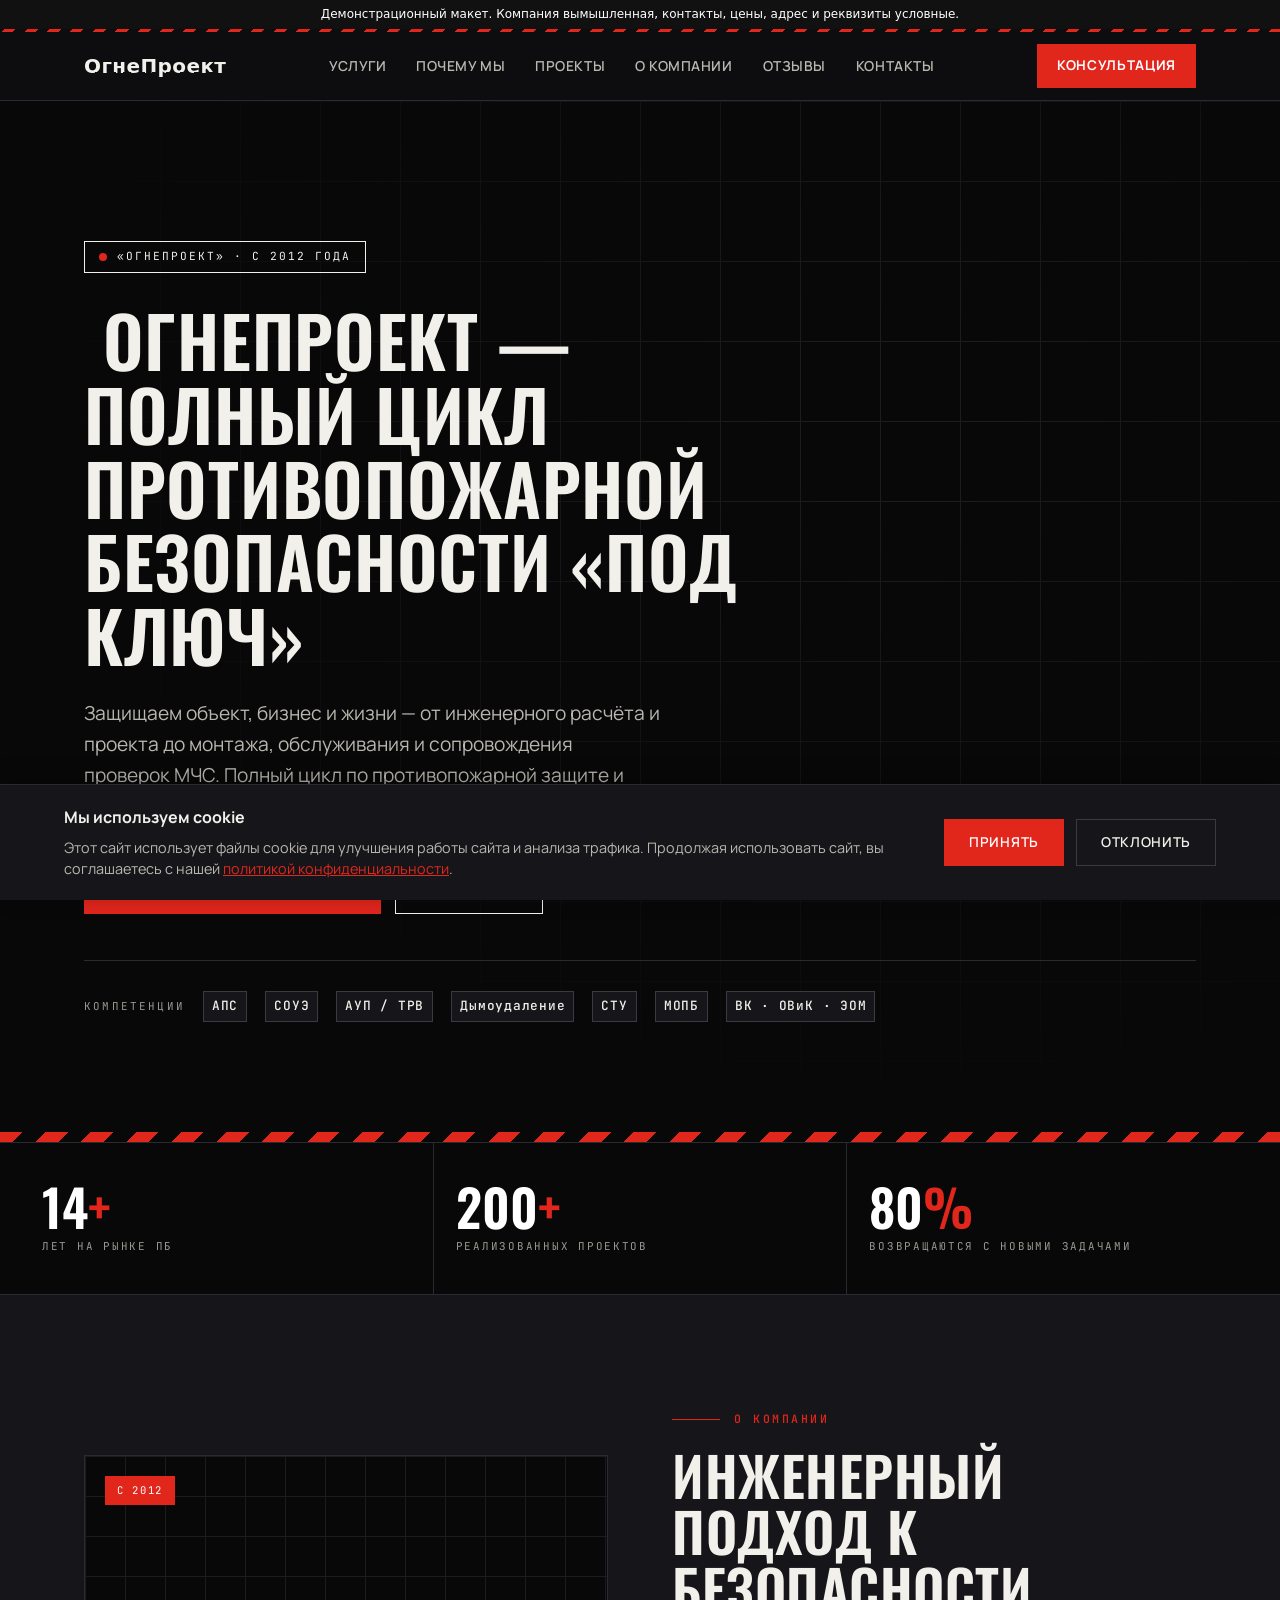
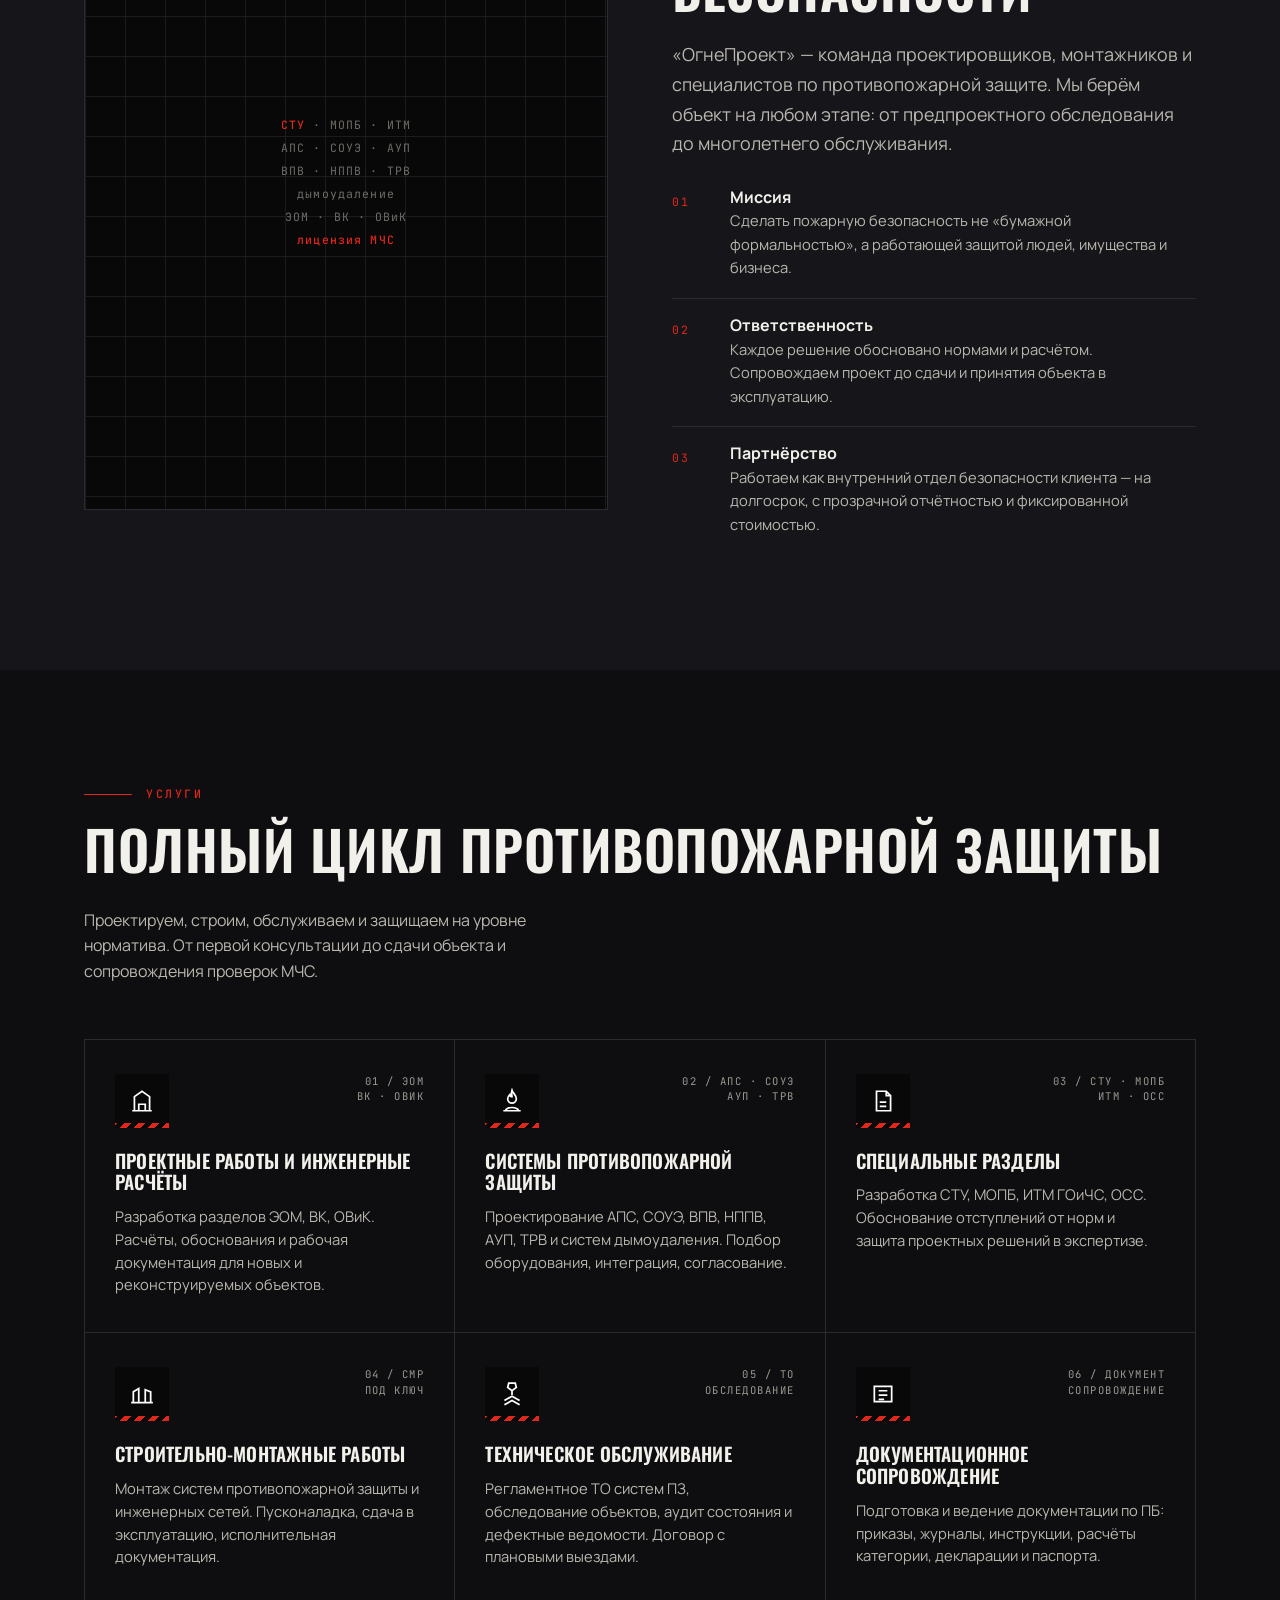
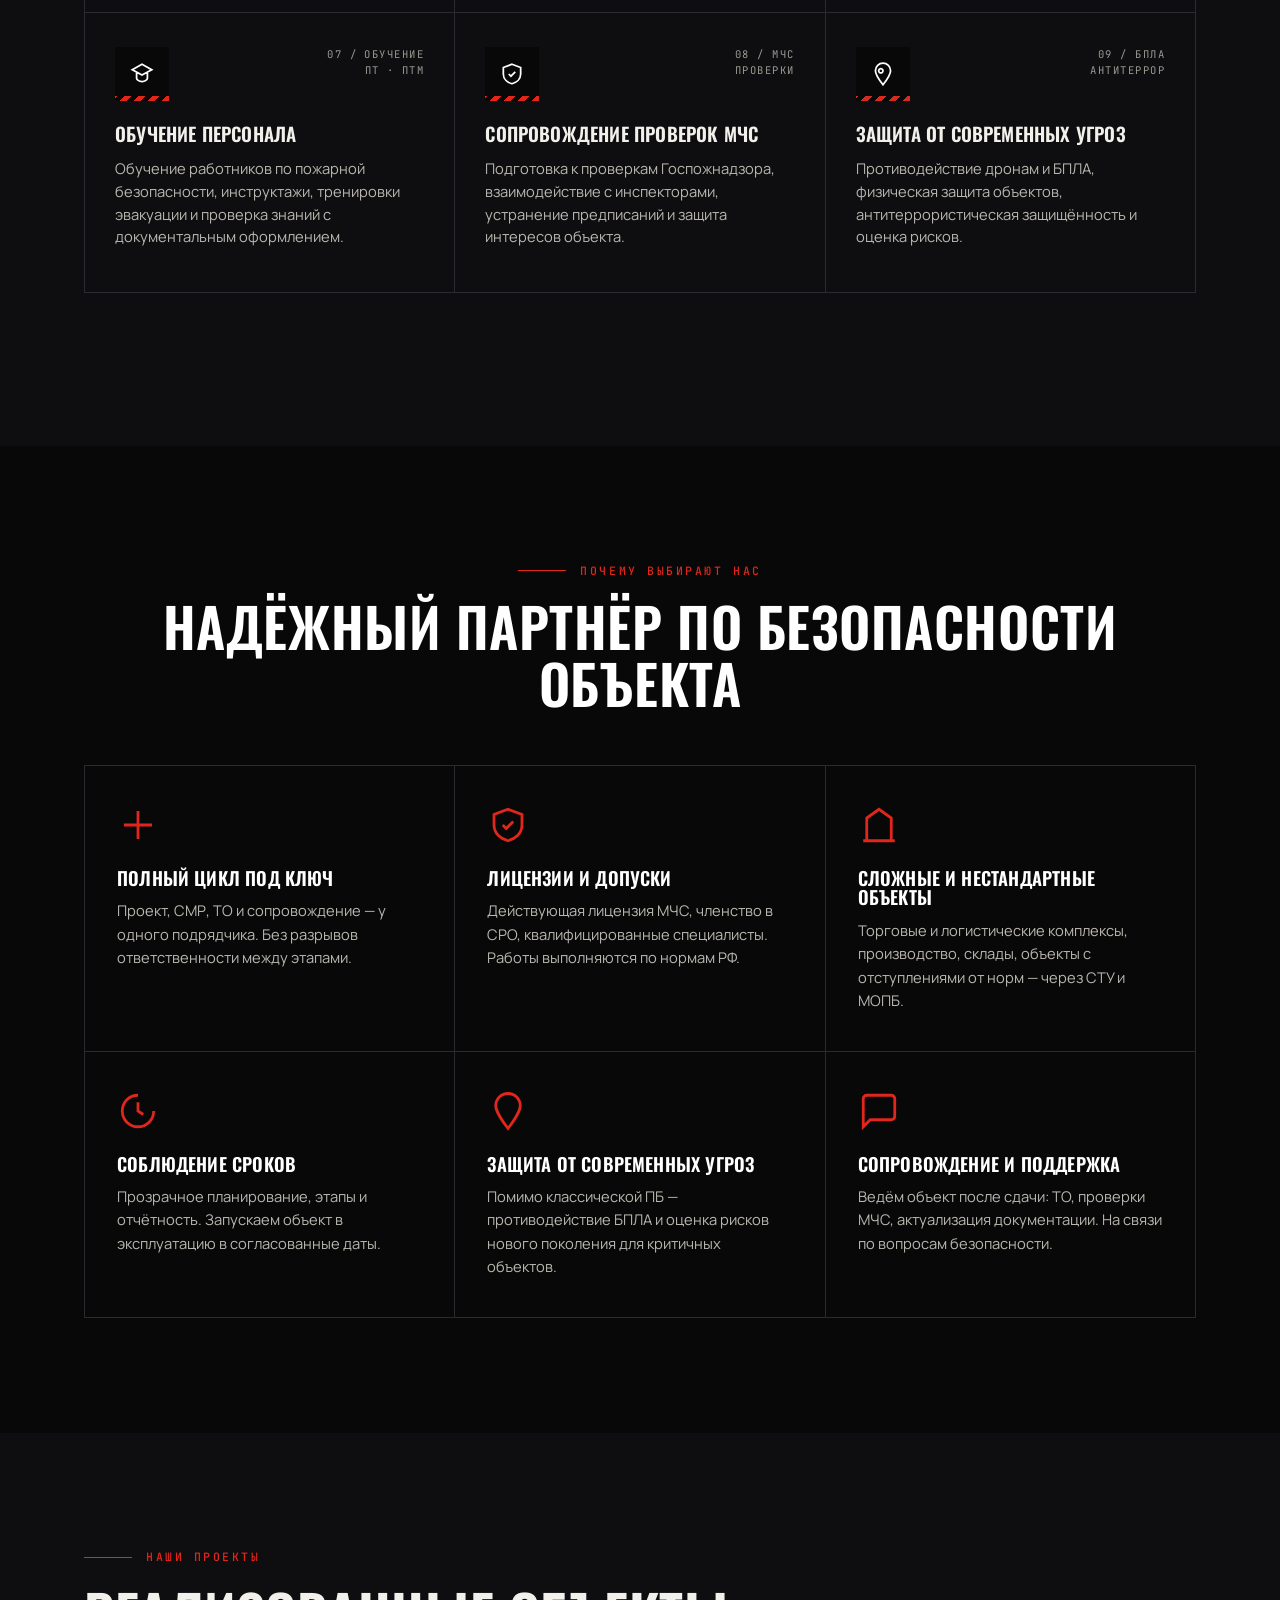
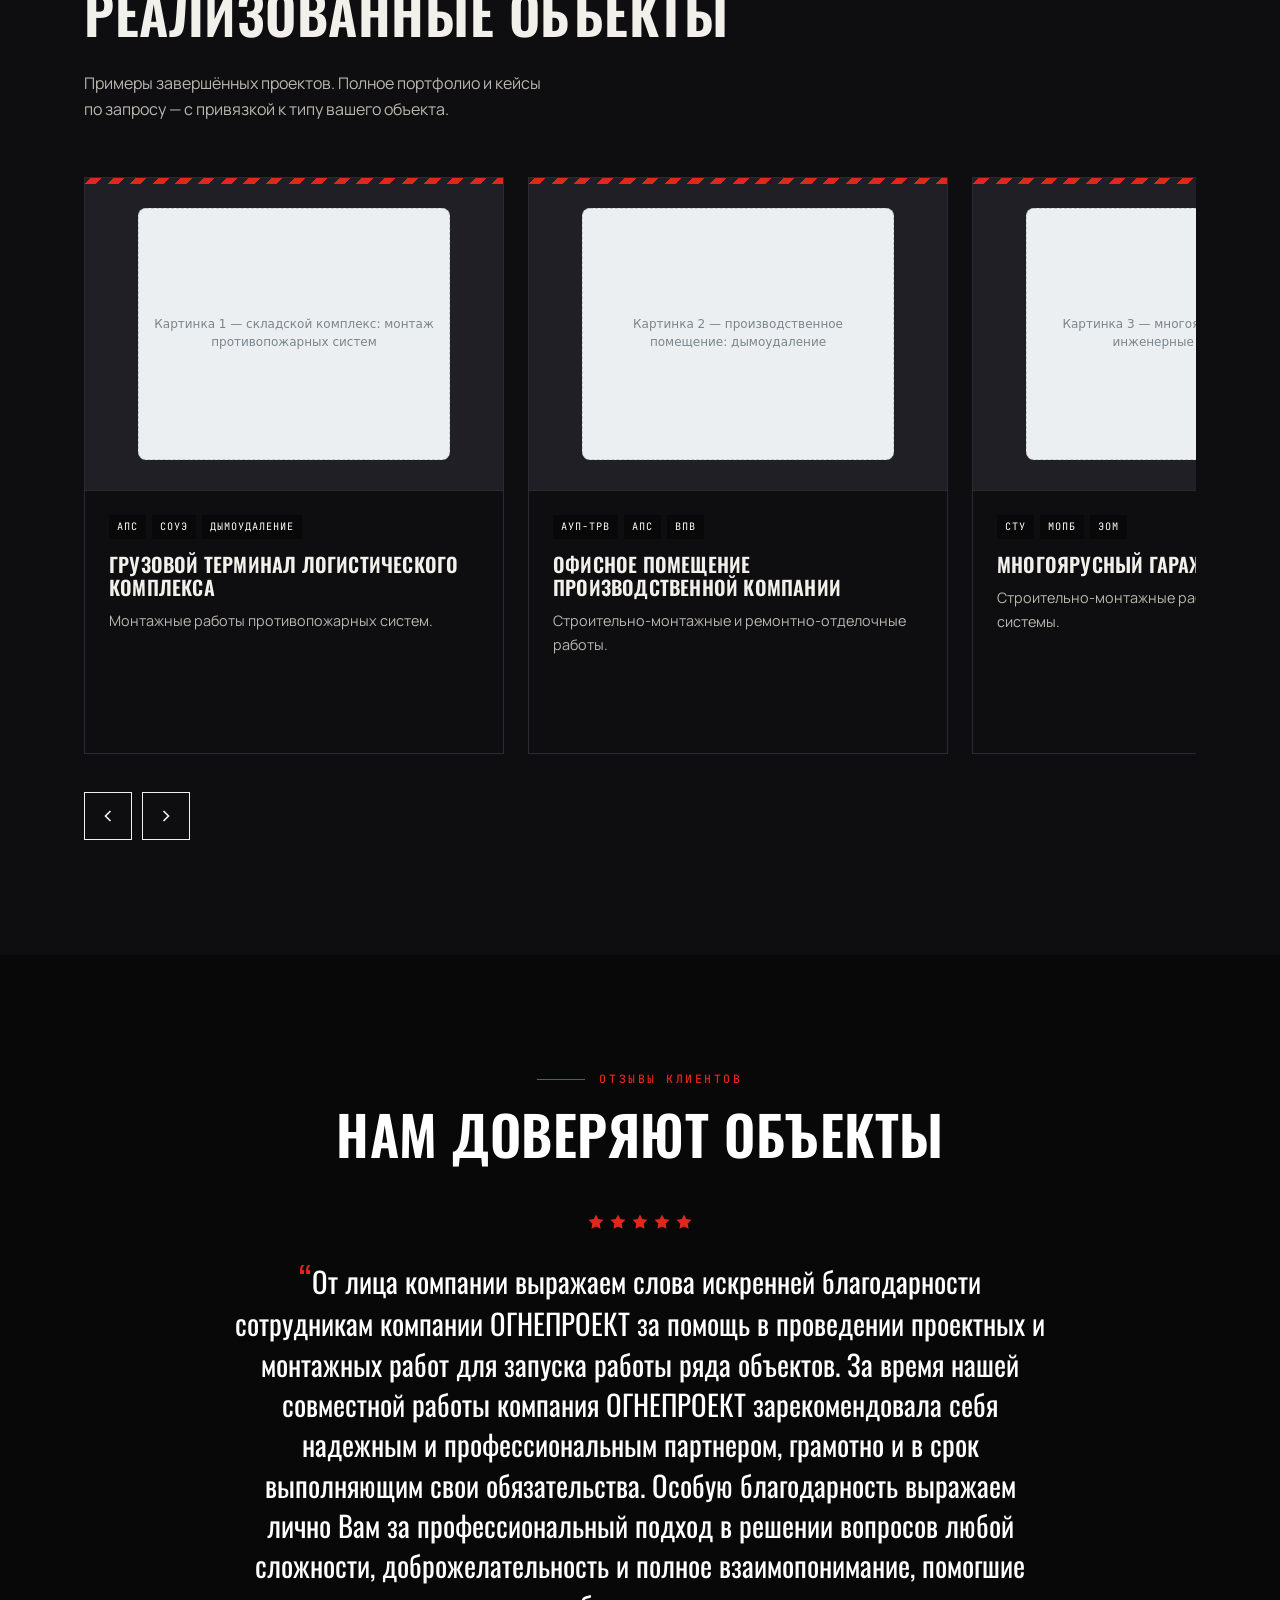
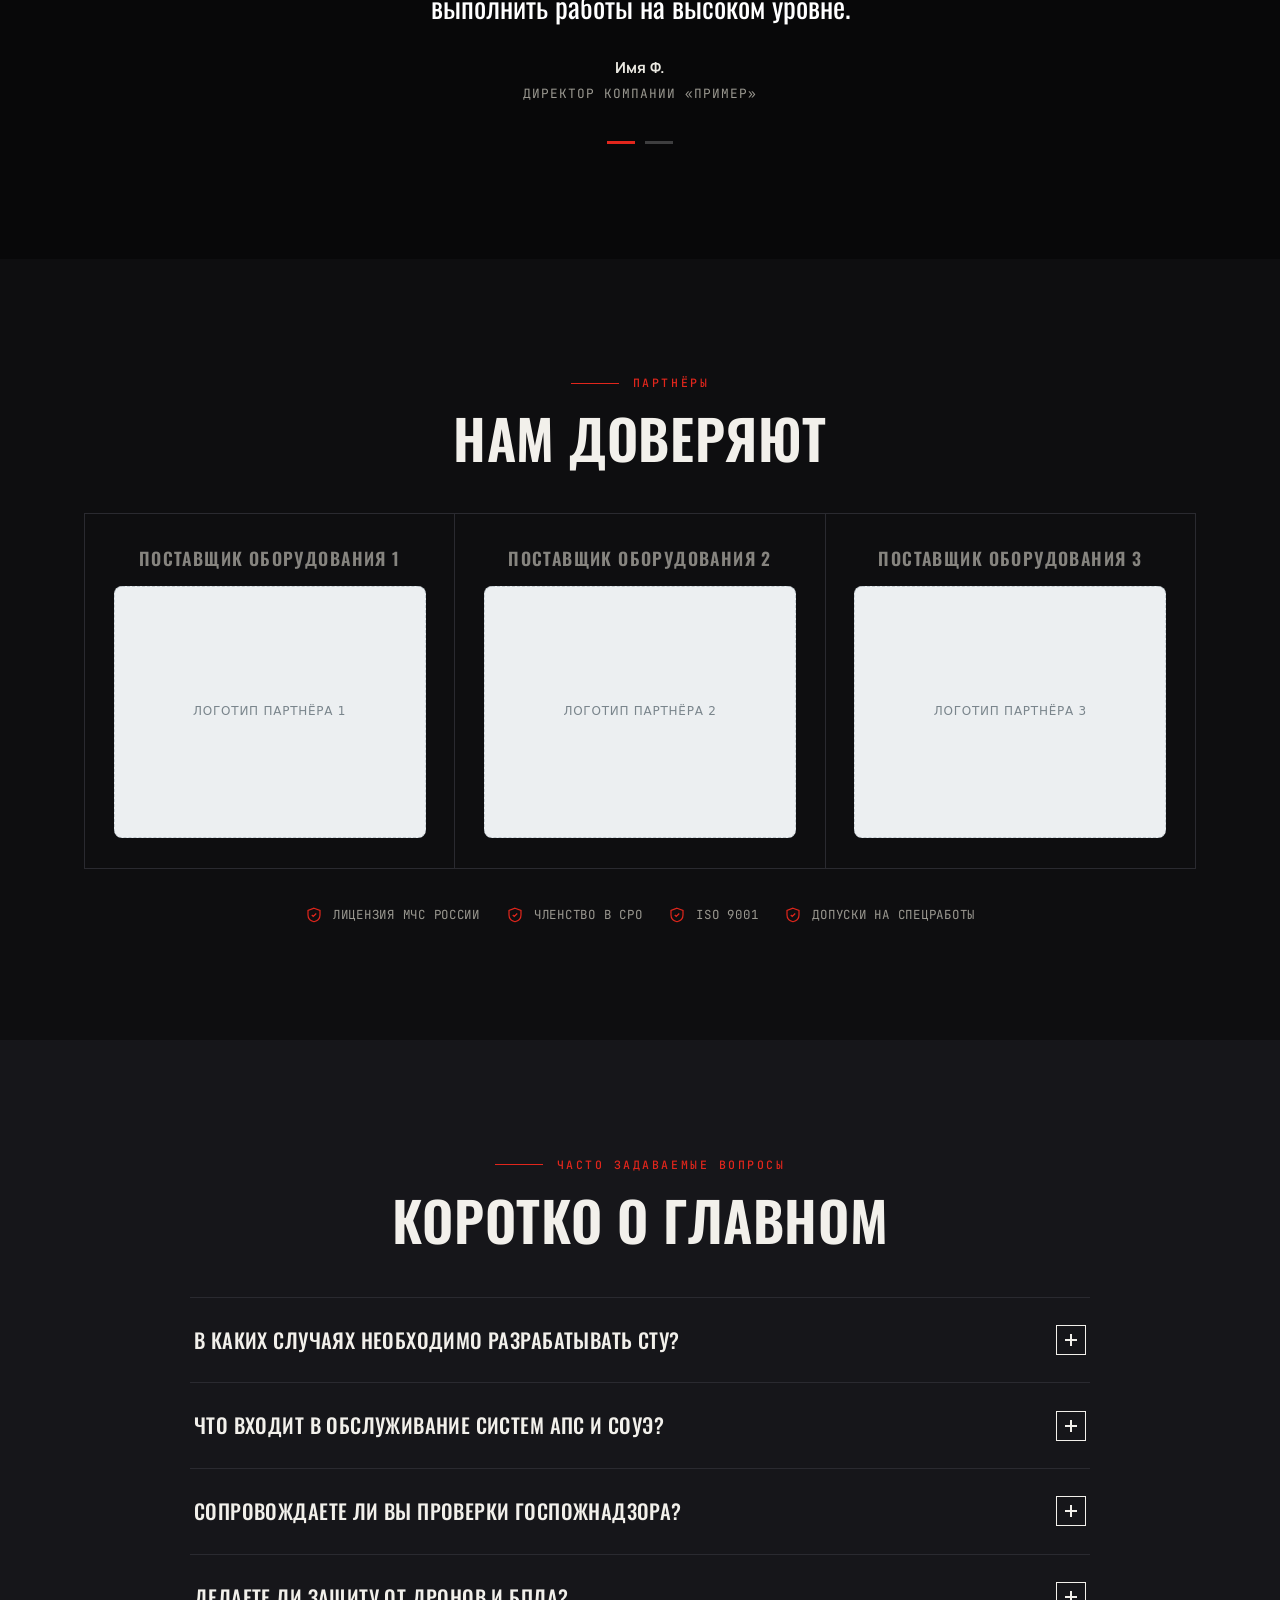
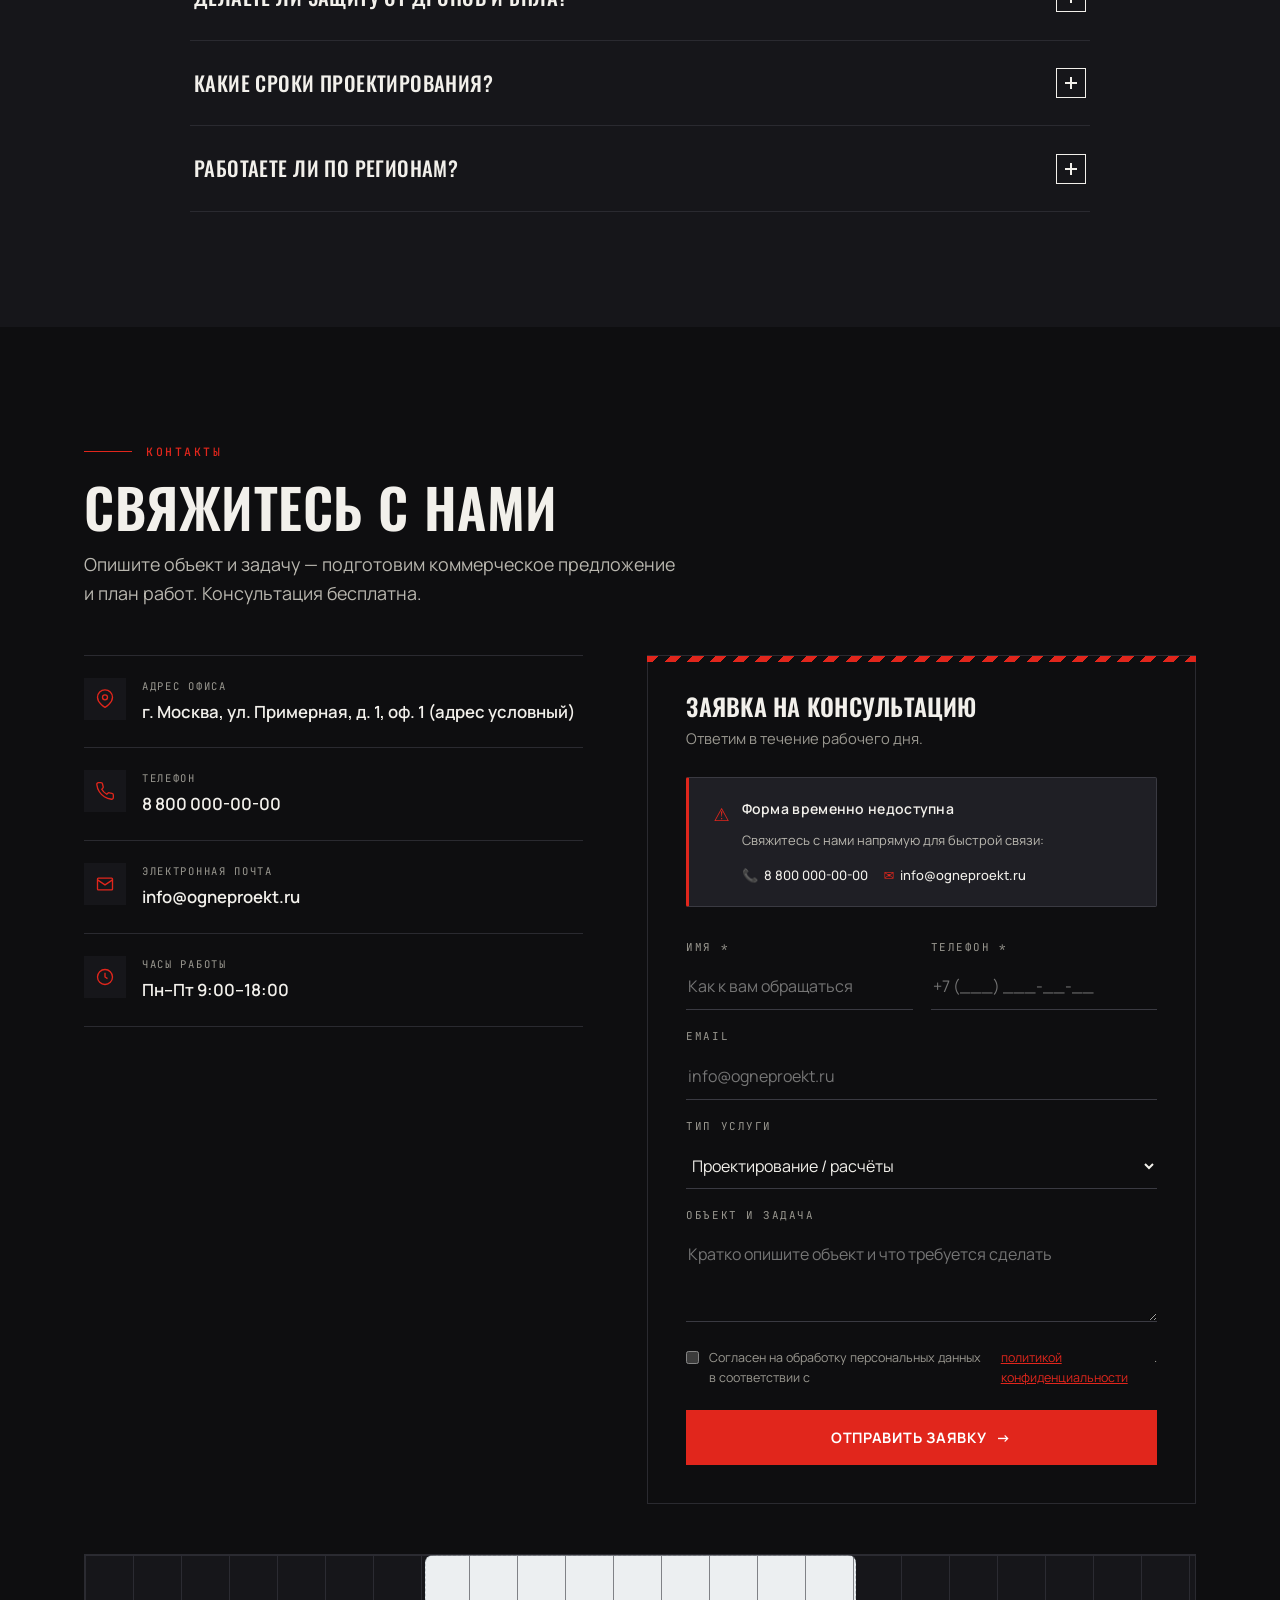
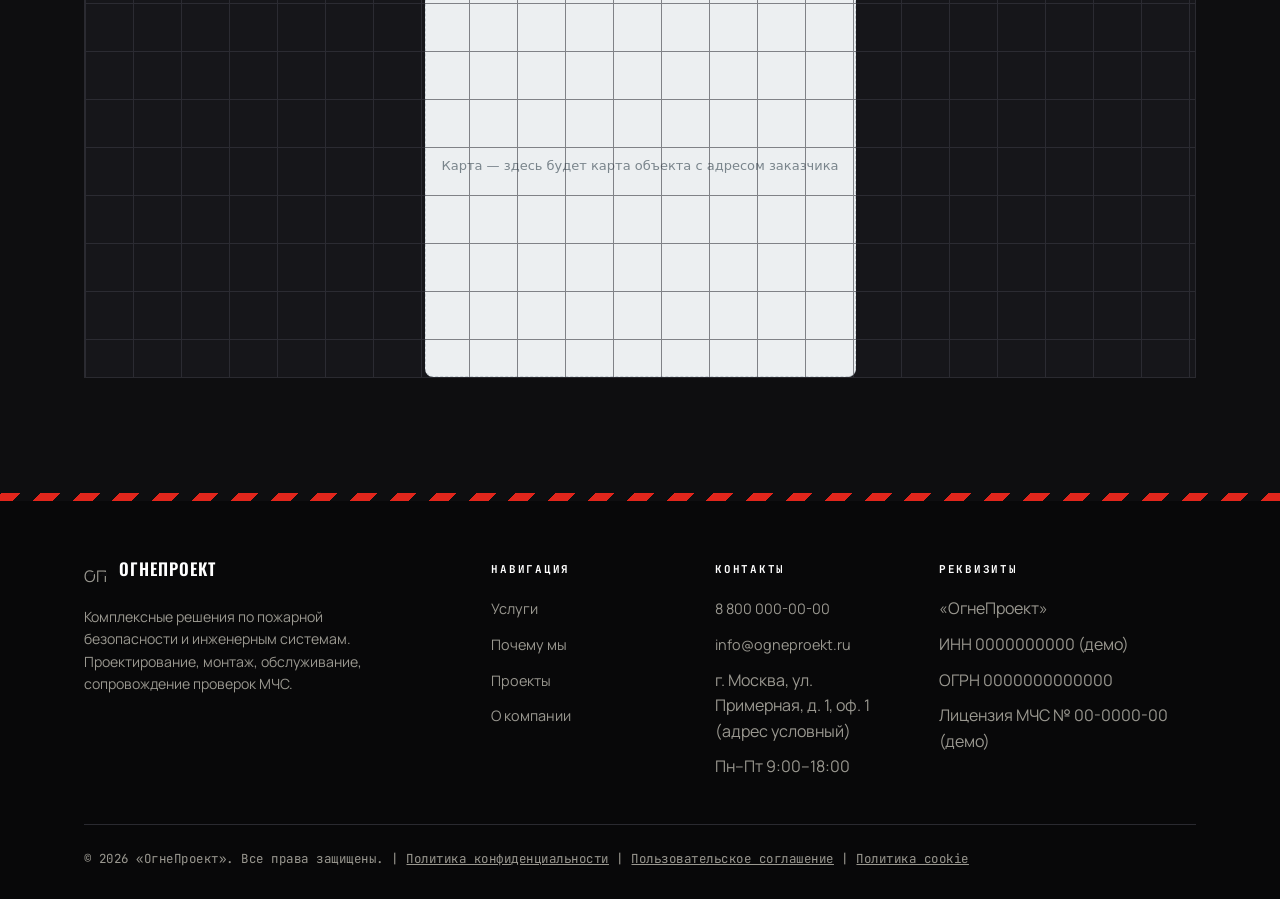
==== commit 0f7bb790: "демо: относительные ссылки, тексты заголовка и подвала, таблицы на телефоне" ====
--- a/index.html
+++ b/index.html
@@ -154,7 +154,7 @@
   <div class="wrap hero-inner">
     <div class="hero-tag reveal"><span class="dot"></span> «ОгнеПроект» · с 2012 года</div>
 
-		<h1 id="heroH1">&nbsp;ОгнеПроект&nbsp;—полный&nbsp;цикл противопожарной безопасности «под ключ»</h1>
+		<h1 id="heroH1">&nbsp;ОгнеПроект&nbsp;— полный&nbsp;цикл противопожарной безопасности «под ключ»</h1>
 
     <p class="hero-sub reveal d2">Защищаем объект, бизнес и жизни — от инженерного расчёта и проекта до монтажа, обслуживания и сопровождения проверок МЧС. Полный цикл по противопожарной защите и инженерным системам.</p>
     <div class="hero-cta reveal d3">
@@ -172,7 +172,7 @@
 <section class="stats" aria-label="Показатели">
   <div class="wrap" style="padding-inline:0">
     <div class="stats-inner">
-      <div class="stat reveal"><span class="num">20<span class="red">+</span></span><span class="lbl">лет на рынке ПБ</span></div>
+      <div class="stat reveal"><span class="num">14<span class="red">+</span></span><span class="lbl">лет на рынке ПБ</span></div>
       <div class="stat reveal d1"><span class="num">200<span class="red">+</span></span><span class="lbl">реализованных проектов</span></div>
       <div class="stat reveal d2"><span class="num">80<span class="red">%</span></span><span class="lbl">возвращаются с новыми задачами</span></div>
  
@@ -544,7 +544,7 @@
         </div>
         <div class="ci">
           <span class="ic"><svg viewBox="0 0 24 24" fill="none" stroke="currentColor" stroke-width="1.6"><rect x="3" y="5" width="18" height="14" rx="1"/><path d="M3 7l9 6 9-6"/></svg></span>
-          <div><div class="lbl">Электронная почта</div><div class="val"><a href="mailto:info@your-domain.ru">info@your-domain.ru</a></div></div>
+          <div><div class="lbl">Электронная почта</div><div class="val"><a href="mailto:info@ogneproekt.ru">info@ogneproekt.ru</a></div></div>
         </div>
         <div class="ci">
           <span class="ic"><svg viewBox="0 0 24 24" fill="none" stroke="currentColor" stroke-width="1.6"><circle cx="12" cy="12" r="9"/><path d="M12 7v5l3 2"/></svg></span>
@@ -569,8 +569,8 @@
           <a href="tel:+78000000000" style="color: #F2F0EB; text-decoration: none; font-weight: 500; transition: color 0.2s; display: inline-flex; align-items: center; gap: 6px;">
             <span style="color: #E1261C;">📞</span> 8 800 000-00-00
           </a>
-          <a href="mailto:info@your-domain.ru" style="color: #F2F0EB; text-decoration: none; font-weight: 500; transition: color 0.2s; display: inline-flex; align-items: center; gap: 6px;">
-            <span style="color: #E1261C;">✉</span> info@your-domain.ru
+          <a href="mailto:info@ogneproekt.ru" style="color: #F2F0EB; text-decoration: none; font-weight: 500; transition: color 0.2s; display: inline-flex; align-items: center; gap: 6px;">
+            <span style="color: #E1261C;">✉</span> info@ogneproekt.ru
           </a>
         </div>
       </div>
@@ -588,7 +588,7 @@
         </div>
         <div class="field">
           <label for="f-email">Email</label>
-          <input id="f-email" name="email" type="email" placeholder="info@your-domain.ru">
+          <input id="f-email" name="email" type="email" placeholder="info@ogneproekt.ru">
         </div>
         <div class="field">
           <label for="f-type">Тип услуги</label>
@@ -607,7 +607,7 @@
           <label for="f-msg">Объект и задача</label>
           <textarea id="f-msg" name="message" placeholder="Кратко опишите объект и что требуется сделать"></textarea>
         </div>
-        <label class="consent"><input type="checkbox" name="consent" required> Согласен на обработку персональных данных в соответствии с <a href="/privacy.html" style="color: var(--signal); text-decoration: underline;">политикой конфиденциальности</a>.</label>
+        <label class="consent"><input type="checkbox" name="consent" required> Согласен на обработку персональных данных в соответствии с <a href="privacy.html" style="color: var(--signal); text-decoration: underline;">политикой конфиденциальности</a>.</label>
         <button type="submit" class="btn btn--primary" style="width:100%;justify-content:center">Отправить заявку <span class="arrow">→</span></button>
         <div class="form-success" id="formSuccess" style="display:none">Демонстрационный макет: заявка не отправлена, данные никуда не уходят.</div>
 <!--        <p class="form-note">Форма работает в демо-режиме. Подключите обработчик на сервере (PHP/SMTP) или интегрируйте с CRM.</p> -->
@@ -642,7 +642,7 @@
         <h5>Контакты</h5>
         <ul>
           <li><a href="tel:+78000000000">8 800 000-00-00</a></li>
-          <li><a href="mailto:info@your-domain.ru">info@your-domain.ru</a></li>
+          <li><a href="mailto:info@ogneproekt.ru">info@ogneproekt.ru</a></li>
           <li>г. Москва, ул. Примерная, д. 1, оф. 1 (адрес условный)</li>
           <li>Пн–Пт 9:00–18:00</li>
         </ul>
@@ -658,7 +658,7 @@
       </div>
     </div>
     <div class="foot-bottom">
-      <span>© <span id="year"></span> ©  «ОгнеПроект». Все права защищены. | <a href="/privacy.html" style="color: var(--muted); text-decoration: underline;">Политика конфиденциальности</a> | <a href="/terms.html" style="color: var(--muted); text-decoration: underline;">Политика соглашения</a>| <a href="/privacy.html" style="color: var(--muted); text-decoration: underline;">Политика cookie</a></span>
+      <span>© <span id="year"></span> «ОгнеПроект». Все права защищены. | <a href="privacy.html" style="color: var(--muted); text-decoration: underline;">Политика конфиденциальности</a> | <a href="terms.html" style="color: var(--muted); text-decoration: underline;">Пользовательское соглашение</a> | <a href="cookie-policy.html" style="color: var(--muted); text-decoration: underline;">Политика cookie</a></span>
 
     </div>
   </div>
@@ -802,9 +802,9 @@
   "@context": "https://schema.org",
   "@type": "LocalBusiness",
   "name": "«ОгнеПроект»",
-  "image": "https://your-domain.ru/favicon.svg",
-  "@id": "https://your-domain.ru/",
-  "url": "https://your-domain.ru/",
+  "image": "https://ogneproekt.ru/favicon.svg",
+  "@id": "https://ogneproekt.ru/",
+  "url": "https://ogneproekt.ru/",
   "telephone": "8 800 000-00-00",
   "priceRange": "₽₽",
   "address": {
@@ -913,7 +913,7 @@
   <div class="cookie-banner__content">
     <div class="cookie-banner__text">
       <strong>Мы используем cookie</strong>
-      <p>Этот сайт использует файлы cookie для улучшения работы сайта и анализа трафика. Продолжая использовать сайт, вы соглашаетесь с нашей <a href="/privacy.html" target="_blank">политикой конфиденциальности</a>.</p>
+      <p>Этот сайт использует файлы cookie для улучшения работы сайта и анализа трафика. Продолжая использовать сайт, вы соглашаетесь с нашей <a href="privacy.html" target="_blank">политикой конфиденциальности</a>.</p>
     </div>
     <div class="cookie-banner__buttons">
       <button id="cookie-accept" class="cookie-banner__btn cookie-banner__btn--primary">Принять</button>
--- a/css/style.css
+++ b/css/style.css
@@ -253,7 +253,7 @@
 .project-img picture {width: 100%;height: 100%;display: block;line-height: 0;}
 .project-card:hover .project-img img {transform: scale(1.05);}
 .project-card{flex:0 0 min(420px,85%);scroll-snap-align:start;border:1px solid var(--line);background:var(--paper)}
-.project-img{aspect-ratio:4/3;background:var(--paper-3);position:relative;overflow:hidden;display:grid;place-items:center;border-bottom:1px solid var(--line)}
+.project-img{aspect-ratio:4/3;background:var(--paper-3);position:relative;overflow:hidden;display:grid;place-items:center;border-bottom:1px solid var(--line)}
 .project-img .ph{font-family:var(--font-mono);font-size:.7rem;letter-spacing:.16em;text-transform:uppercase;color:var(--muted-2);text-align:center}
 .project-img .ph svg{margin:0 auto 14px;opacity:.4}
 .project-img::before{content:"";position:absolute;left:0;right:0;top:0;height:6px;
@@ -585,7 +585,6 @@
     align-items: flex-start;
     gap: 16px;
   }
-  
   .cookie-banner__text {
     min-width: 100%;
   }
@@ -602,11 +601,28 @@
 }
 
 @media (max-width: 480px) {
+  /* компактный баннер: на телефоне прежний вариант закрывал половину экрана */
   .cookie-banner {
-    padding: 16px var(--gutter);
-  }
-  
+    padding: 10px 14px;
+  }
+  .cookie-banner__content {
+    gap: 8px;
+  }
+  .cookie-banner__text {
+    min-width: 0;
+    font-size: .76rem;
+    line-height: 1.35;
+  }
+  .cookie-banner__text strong {
+    font-size: .82rem;
+    margin-bottom: 4px;
+  }
   .cookie-banner__buttons {
-    flex-direction: column;
+    flex-direction: row;
+    gap: 8px;
+  }
+  .cookie-banner__btn {
+    padding: 9px 10px;
+    font-size: .74rem;
   }
 }
--- a/css/style.css
+++ b/css/style.css
@@ -253,7 +253,7 @@
 .project-img picture {width: 100%;height: 100%;display: block;line-height: 0;}
 .project-card:hover .project-img img {transform: scale(1.05);}
 .project-card{flex:0 0 min(420px,85%);scroll-snap-align:start;border:1px solid var(--line);background:var(--paper)}
-.project-img{aspect-ratio:4/3;background:var(--paper-3);position:relative;overflow:hidden;display:grid;place-items:center;border-bottom:1px solid var(--line)}
+.project-img{aspect-ratio:4/3;background:var(--paper-3);position:relative;overflow:hidden;display:grid;place-items:center;border-bottom:1px solid var(--line)}
 .project-img .ph{font-family:var(--font-mono);font-size:.7rem;letter-spacing:.16em;text-transform:uppercase;color:var(--muted-2);text-align:center}
 .project-img .ph svg{margin:0 auto 14px;opacity:.4}
 .project-img::before{content:"";position:absolute;left:0;right:0;top:0;height:6px;
@@ -585,7 +585,6 @@
     align-items: flex-start;
     gap: 16px;
   }
-  
   .cookie-banner__text {
     min-width: 100%;
   }
@@ -602,11 +601,28 @@
 }
 
 @media (max-width: 480px) {
+  /* компактный баннер: на телефоне прежний вариант закрывал половину экрана */
   .cookie-banner {
-    padding: 16px var(--gutter);
-  }
-  
+    padding: 10px 14px;
+  }
+  .cookie-banner__content {
+    gap: 8px;
+  }
+  .cookie-banner__text {
+    min-width: 0;
+    font-size: .76rem;
+    line-height: 1.35;
+  }
+  .cookie-banner__text strong {
+    font-size: .82rem;
+    margin-bottom: 4px;
+  }
   .cookie-banner__buttons {
-    flex-direction: column;
+    flex-direction: row;
+    gap: 8px;
+  }
+  .cookie-banner__btn {
+    padding: 9px 10px;
+    font-size: .74rem;
   }
 }
